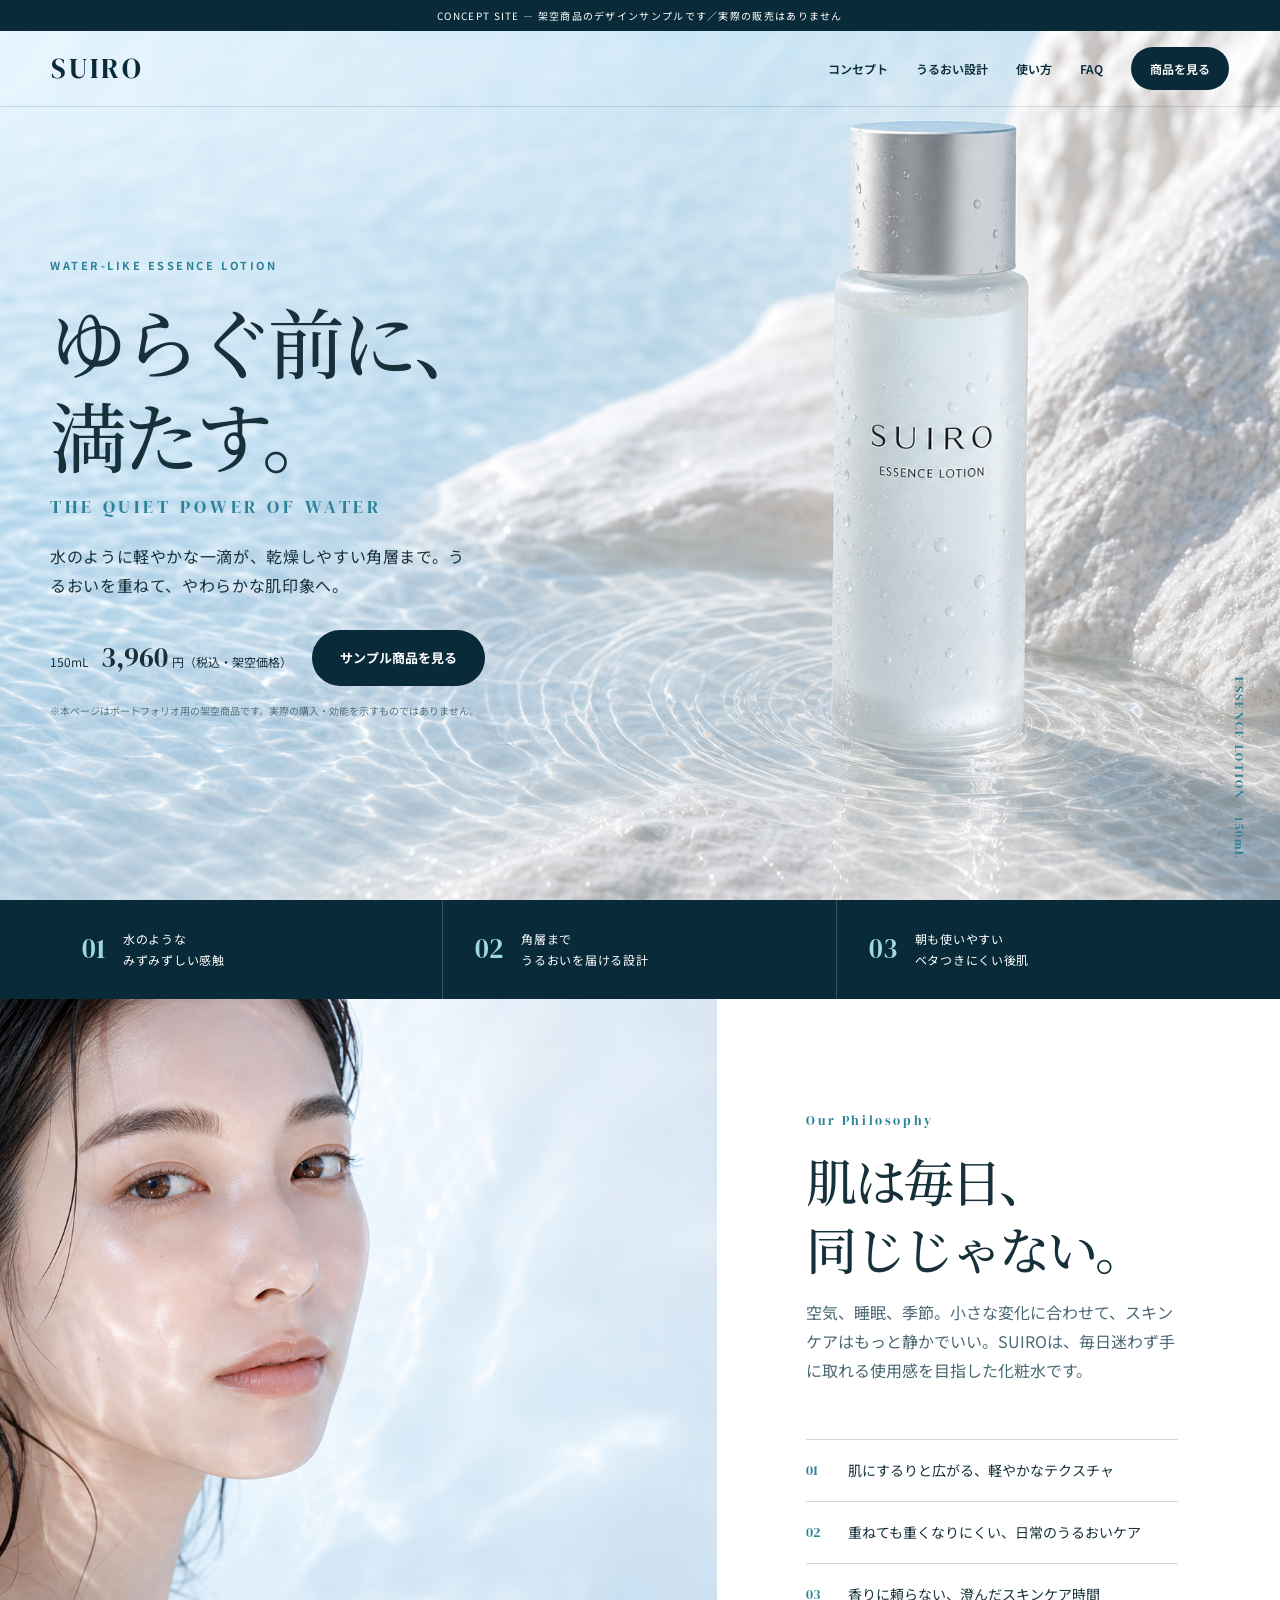
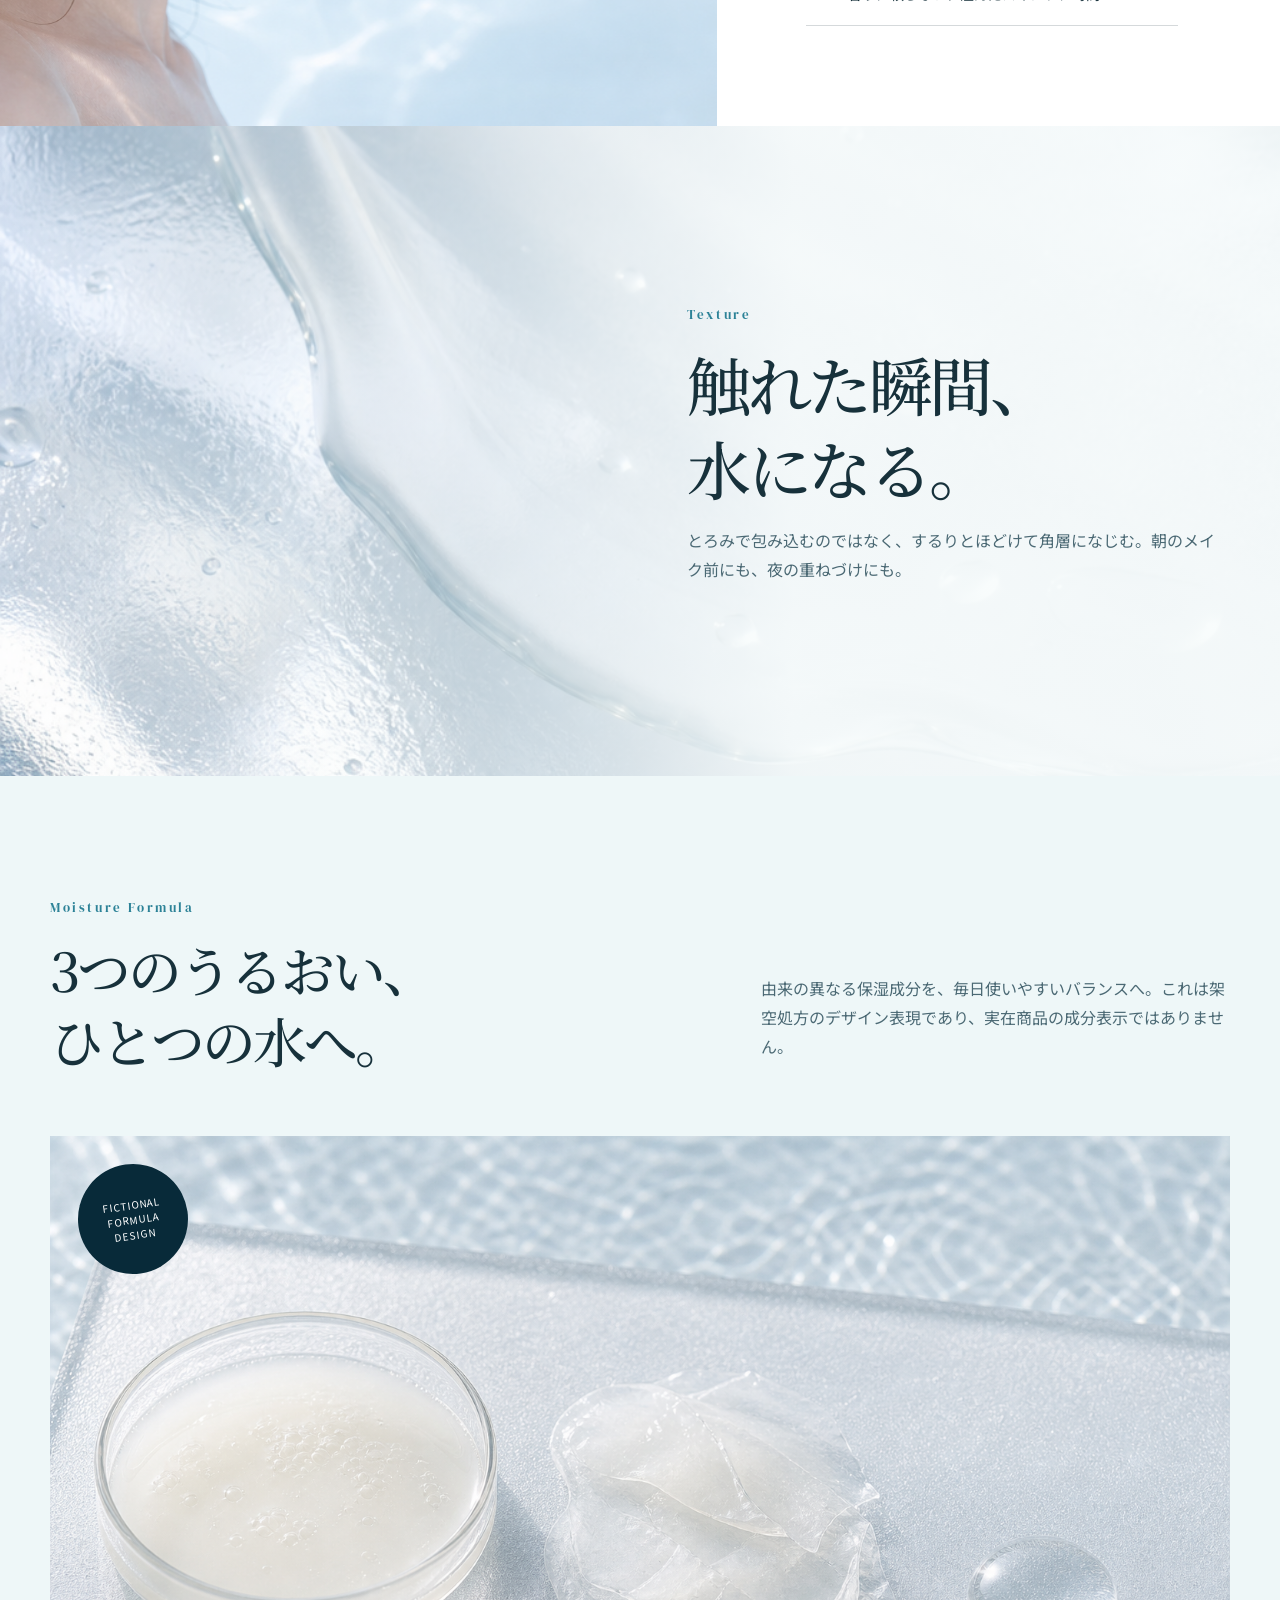
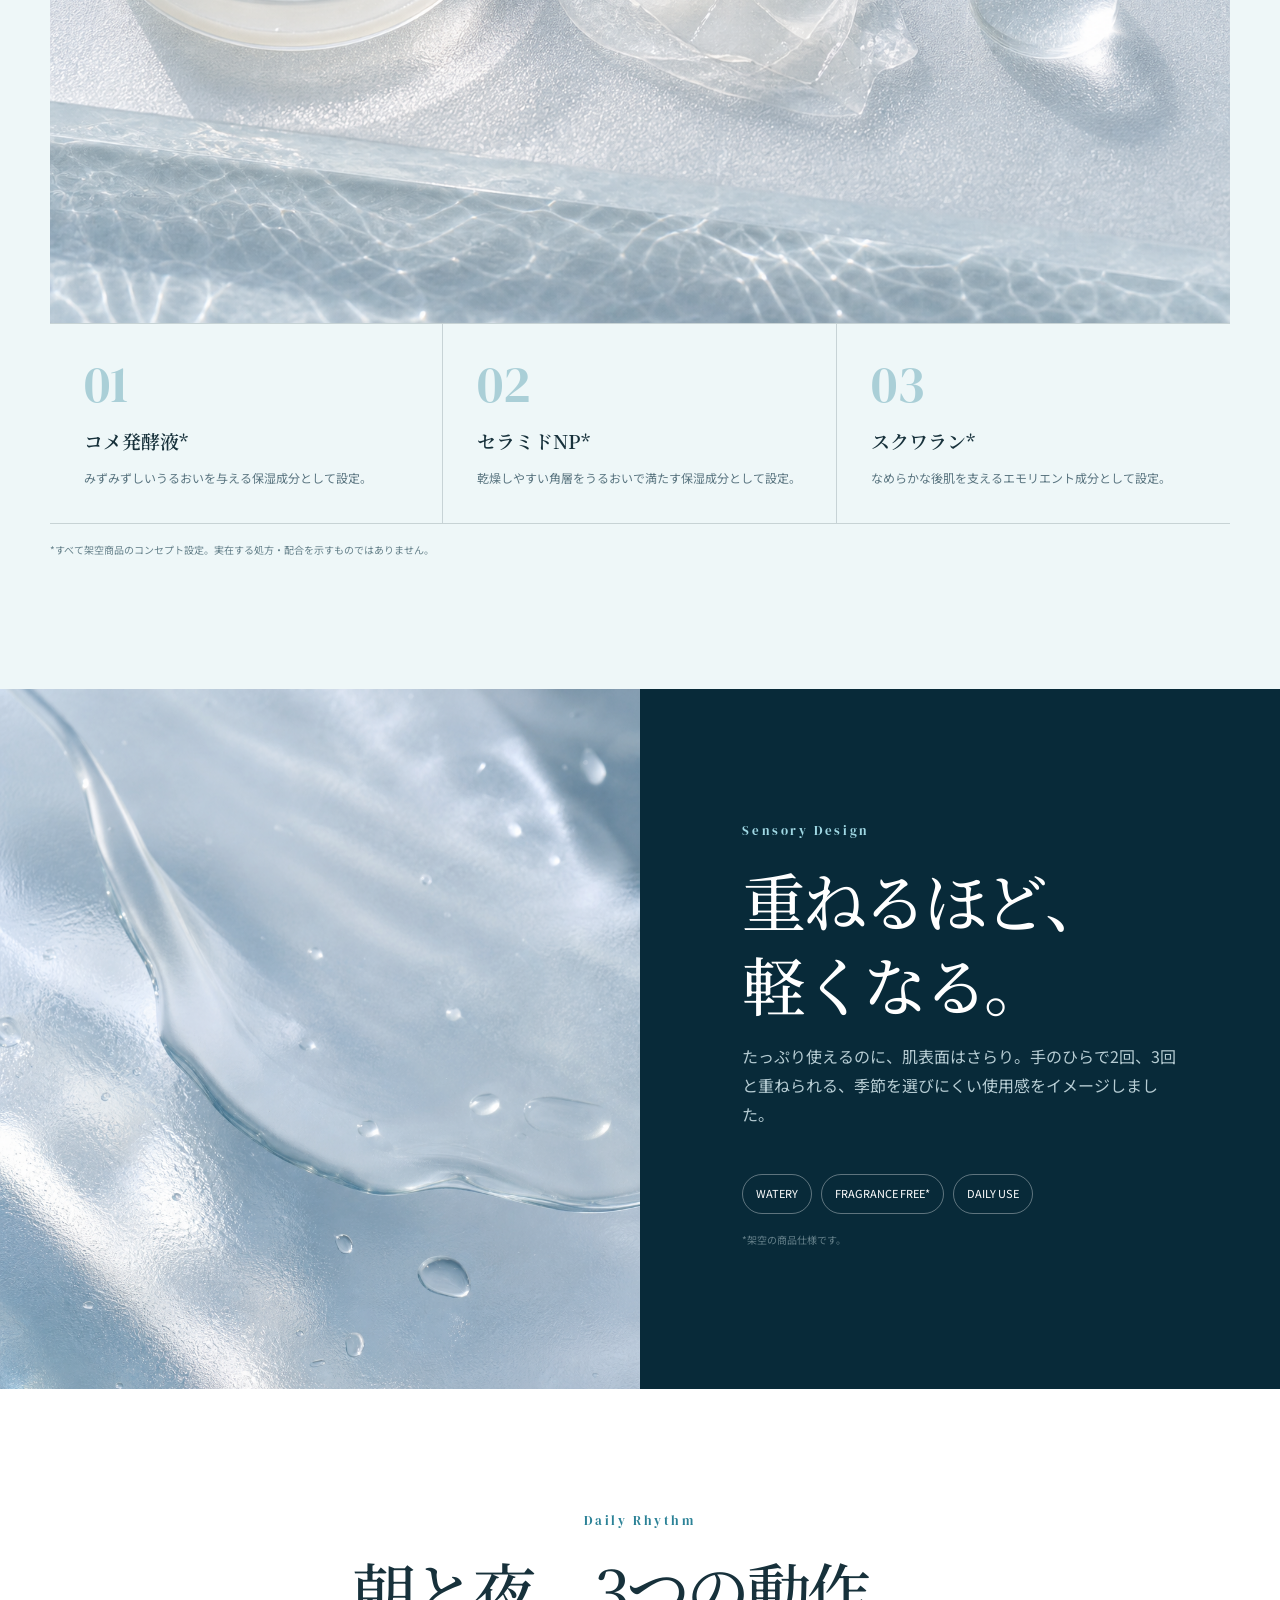
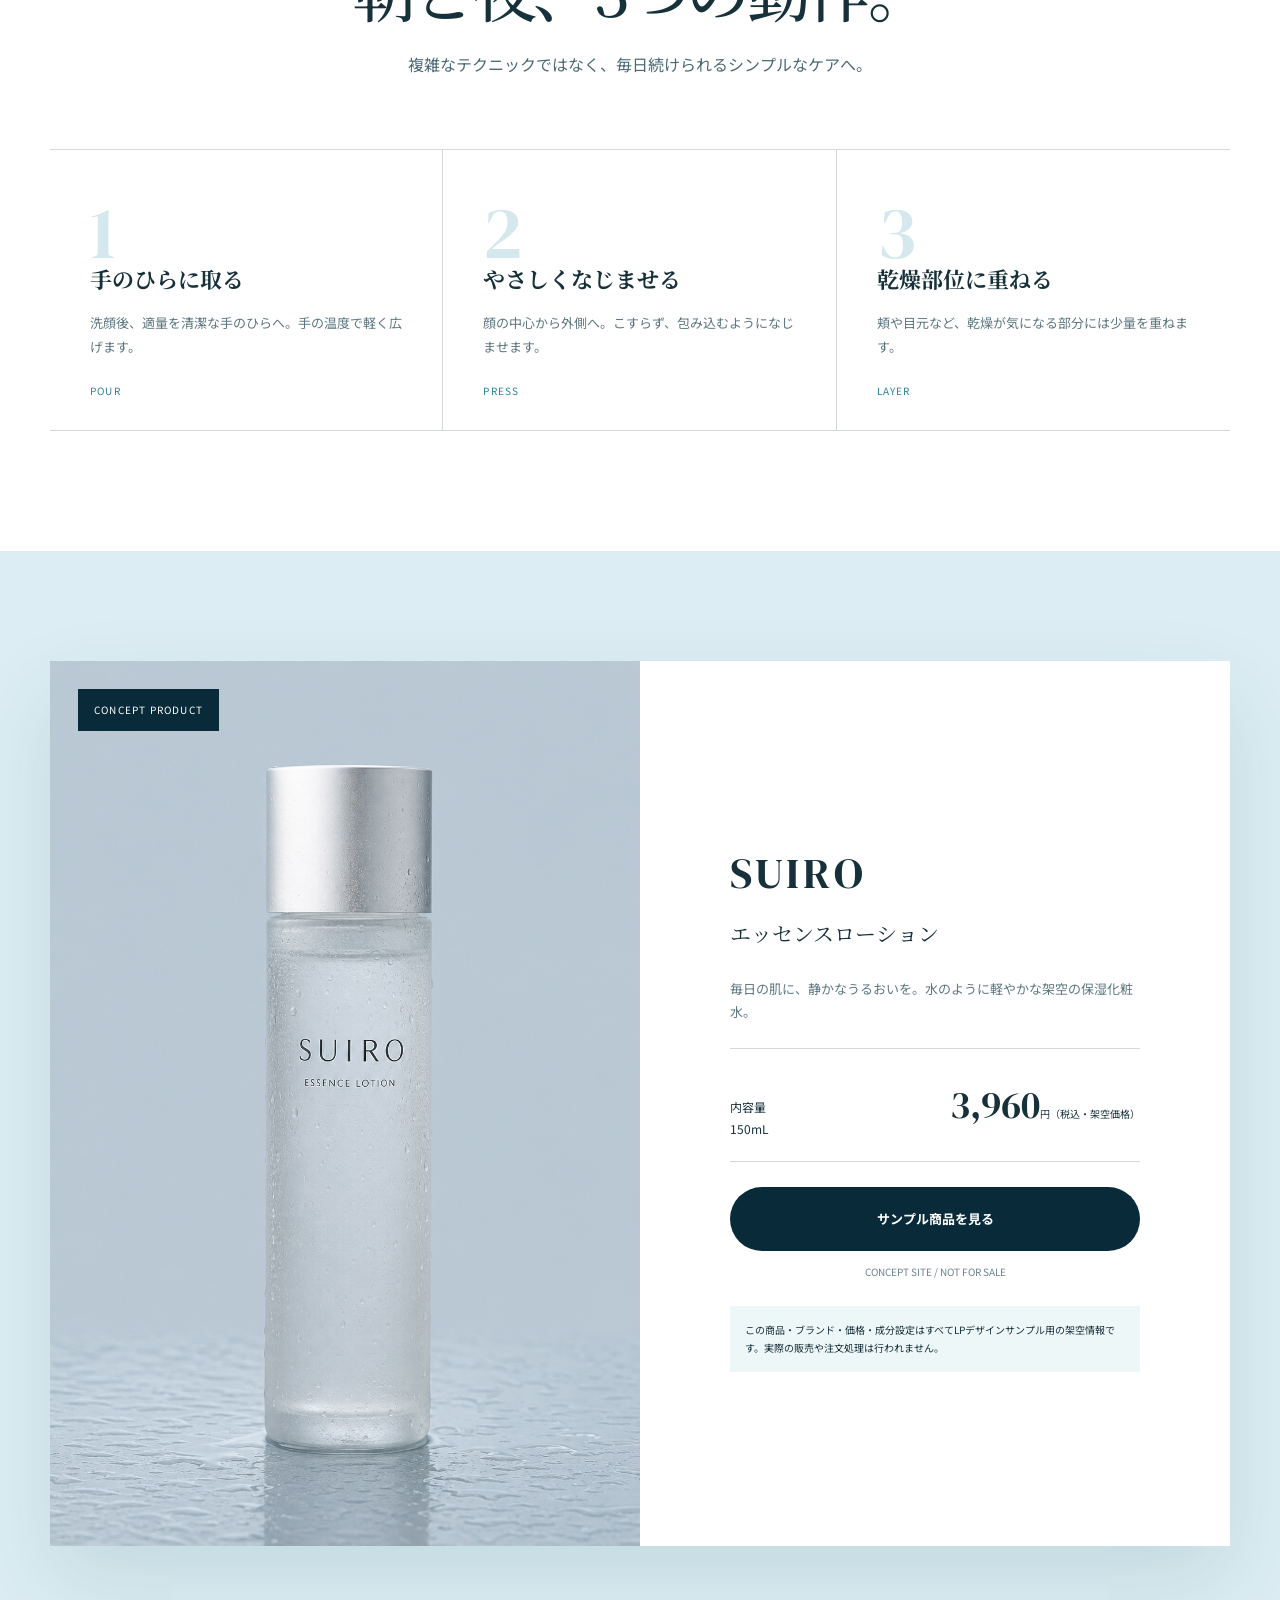
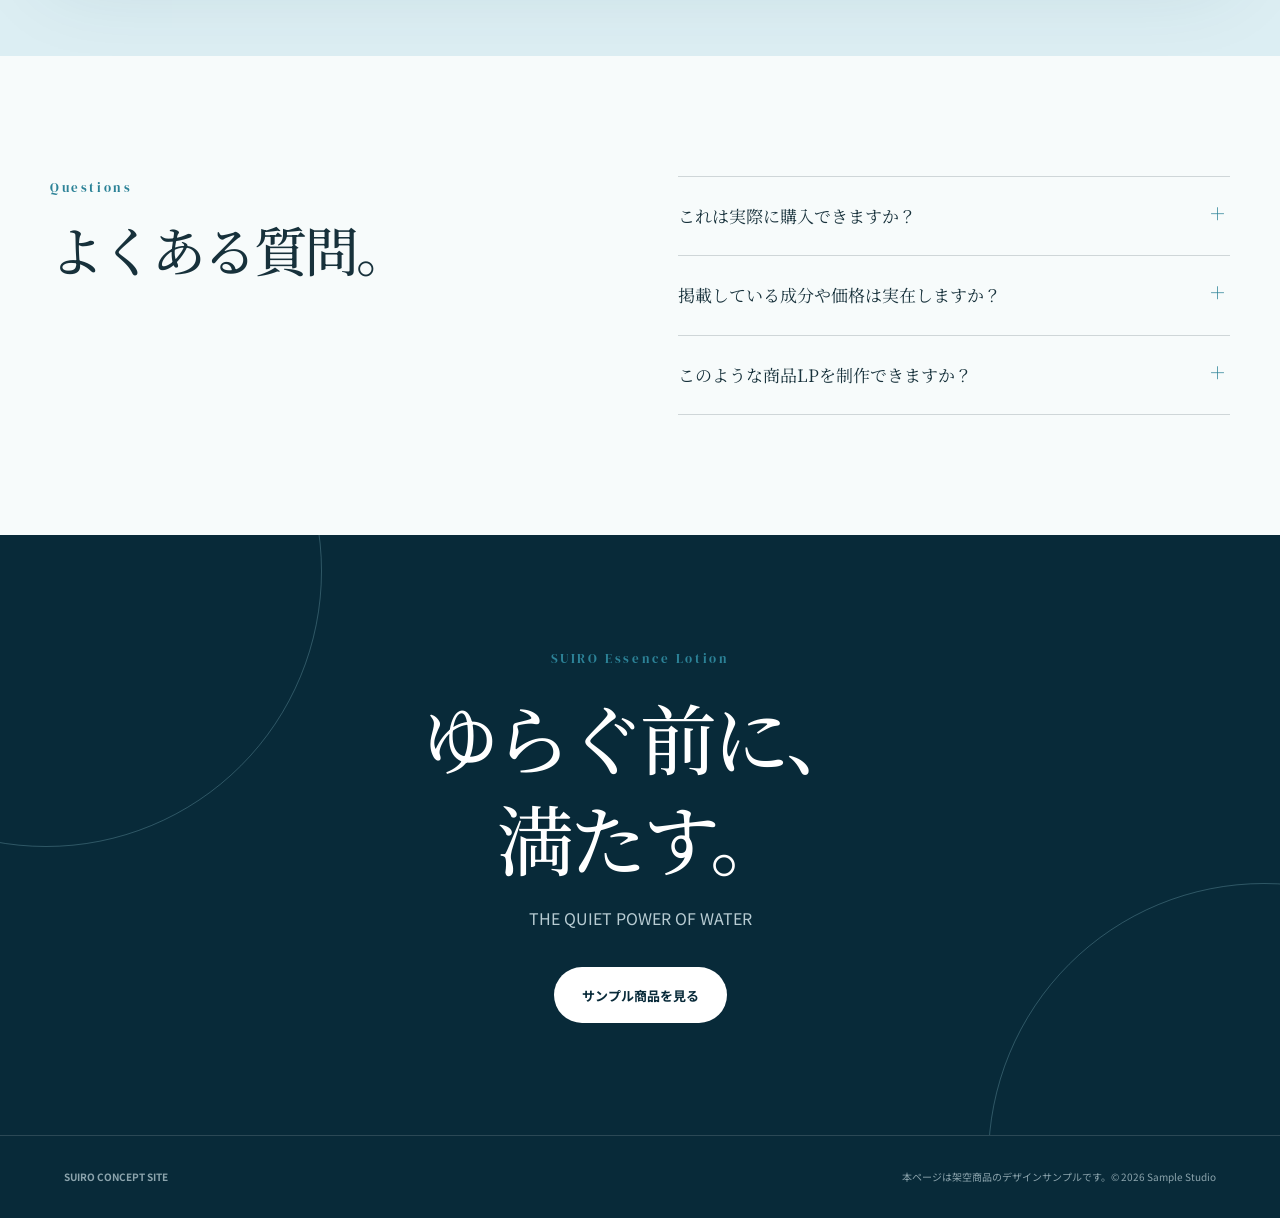
==== index.html @ c91f00da "Publish SUIRO cinematic LP preview" ====
<!doctype html>
<html lang="ja">
<head>
<meta charset="utf-8"><meta name="viewport" content="width=device-width,initial-scale=1">
<title>SUIRO｜ゆらぐ前に、満たす。エッセンスローション</title>
<meta name="description" content="水のように軽やかに、角層までうるおいを届ける架空の化粧水SUIRO。デザインサンプルLPです。">
<link rel="preconnect" href="https://fonts.googleapis.com"><link rel="preconnect" href="https://fonts.gstatic.com" crossorigin>
<link href="https://fonts.googleapis.com/css2?family=DM+Serif+Display&family=Noto+Sans+JP:wght@400;500;600;700;800&family=Noto+Serif+JP:wght@500;600&display=swap" rel="stylesheet">
<style>
:root{--ink:#17313b;--deep:#082a39;--blue:#dceef4;--pale:#eef7f8;--ice:#f7fbfb;--white:#fff;--line:rgba(23,49,59,.18);--aqua:#2c8297;--sans:"Noto Sans JP",sans-serif;--serif:"Noto Serif JP",serif;--display:"DM Serif Display",serif}*{box-sizing:border-box}html{scroll-behavior:smooth}body{margin:0;color:var(--ink);font-family:var(--sans);line-height:1.8;background:var(--ice);-webkit-font-smoothing:antialiased}a{color:inherit}img{display:block;max-width:100%}.wrap{width:min(1180px,calc(100% - 64px));margin:auto}.concept{height:31px;background:var(--deep);color:#fff;display:flex;align-items:center;justify-content:center;font-size:10px;letter-spacing:.13em;position:relative;z-index:30}header{position:absolute;top:31px;left:0;right:0;z-index:20;height:76px;padding:0 4vw;display:flex;align-items:center;justify-content:space-between;color:var(--deep);border-bottom:1px solid rgba(8,42,57,.14)}.logo{font-family:var(--display);font-size:28px;letter-spacing:.12em;text-decoration:none}.nav{display:flex;align-items:center;gap:28px;font-size:12px;font-weight:600}.nav a{text-decoration:none}.nav-buy{padding:11px 19px;background:var(--deep);color:#fff;border-radius:100px}.menu{display:none;border:0;background:none;color:inherit;font:inherit;font-weight:700}.hero{position:relative;min-height:720px;height:calc(100svh - 31px);max-height:930px;overflow:hidden;display:flex;align-items:center}.hero picture,.hero picture img{position:absolute;inset:0;width:100%;height:100%;object-fit:cover}.hero-copy{position:relative;z-index:2;width:min(1180px,calc(100% - 64px));margin:auto;padding-top:55px}.hero-kicker{font-size:11px;letter-spacing:.23em;font-weight:700;color:var(--aqua);margin-bottom:18px}.hero h1{font-family:var(--serif);font-size:clamp(54px,6vw,90px);font-weight:500;line-height:1.22;letter-spacing:-.055em;margin:0 0 24px}.hero h1 span{display:block;font-family:var(--display);font-size:.23em;letter-spacing:.22em;margin-top:15px;color:var(--aqua)}.hero-lede{font-size:16px;max-width:430px;letter-spacing:.04em}.hero-meta{display:flex;align-items:center;gap:20px;margin-top:30px}.price{font-size:12px}.price strong{font-family:var(--display);font-size:28px;font-weight:400;margin-right:4px}.btn{height:56px;padding:0 28px;display:inline-flex;align-items:center;justify-content:center;background:var(--deep);color:#fff;border:0;border-radius:100px;text-decoration:none;font:inherit;font-size:13px;font-weight:700;cursor:pointer;transition:.25s}.btn:hover{background:var(--aqua);transform:translateY(-2px)}.hero-note{font-size:10px;color:#54717c;margin-top:16px}.vertical{position:absolute;z-index:2;right:2.4vw;bottom:40px;writing-mode:vertical-rl;font-family:var(--display);font-size:12px;letter-spacing:.18em;color:var(--aqua)}
.ribbon{background:var(--deep);color:#fff}.ribbon-inner{width:min(1180px,calc(100% - 64px));margin:auto;display:grid;grid-template-columns:repeat(3,1fr)}.ribbon-item{padding:25px 32px;border-right:1px solid rgba(255,255,255,.2);display:flex;align-items:center;gap:18px}.ribbon-item:last-child{border:0}.ribbon-item b{font-family:var(--display);font-size:27px;font-weight:400;color:#9fd7e3}.ribbon-item span{font-size:12px;letter-spacing:.06em}
.section{padding:120px 0}.eyebrow{font-family:var(--display);font-size:13px;letter-spacing:.2em;color:var(--aqua);margin-bottom:15px}.title{font-family:var(--serif);font-size:clamp(39px,5vw,70px);font-weight:500;line-height:1.32;letter-spacing:-.055em;margin:0}.lead{font-size:16px;max-width:580px;color:#4b6974}.story{background:var(--white)}.story-grid{display:grid;grid-template-columns:1.12fr .88fr;min-height:720px}.story-img{position:relative;overflow:hidden}.story-img img{position:absolute;inset:0;width:100%;height:100%;object-fit:cover}.story-copy{padding:110px 8vw 100px 7vw;display:flex;flex-direction:column;justify-content:center}.story-copy .title{font-size:clamp(40px,4vw,64px)}.story-list{margin-top:38px;border-top:1px solid var(--line)}.story-list div{padding:18px 0;border-bottom:1px solid var(--line);display:grid;grid-template-columns:42px 1fr;font-size:14px}.story-list b{font-family:var(--display);font-weight:400;color:var(--aqua)}
.statement{position:relative;min-height:650px;display:flex;align-items:center;overflow:hidden}.statement img{position:absolute;inset:0;width:100%;height:100%;object-fit:cover}.statement:after{content:"";position:absolute;inset:0;background:linear-gradient(90deg,rgba(255,255,255,.03),rgba(248,252,252,.93) 62%)}.statement-copy{position:relative;z-index:2;width:min(1180px,calc(100% - 64px));margin:auto;display:flex;justify-content:flex-end}.statement-copy>div{width:46%}.statement .title{font-size:clamp(44px,5vw,72px)}
.formula{background:var(--pale);overflow:hidden}.formula-head{display:grid;grid-template-columns:1.15fr .85fr;gap:6vw;align-items:end;margin-bottom:60px}.formula-head .title{font-size:clamp(46px,4.2vw,62px)}.formula-visual{position:relative}.formula-visual img{width:100%;aspect-ratio:3/2;object-fit:cover}.formula-stamp{position:absolute;left:28px;top:28px;width:110px;height:110px;border-radius:50%;background:var(--deep);color:#fff;display:grid;place-items:center;text-align:center;font-size:10px;line-height:1.5;letter-spacing:.1em;transform:rotate(-8deg)}.ingredients{display:grid;grid-template-columns:repeat(3,1fr);margin-top:0;border-top:1px solid var(--line);border-bottom:1px solid var(--line)}.ingredient{padding:34px;border-right:1px solid var(--line)}.ingredient:last-child{border:0}.ingredient b{display:block;font-family:var(--display);font-size:52px;font-weight:400;color:#aacfd7;line-height:1}.ingredient h3{font-family:var(--serif);font-weight:600;font-size:19px;margin:14px 0 9px}.ingredient p{font-size:12px;color:#5a7580;margin:0}.formula-note{margin-top:17px;font-size:10px;color:#65808a}
.texture{display:grid;grid-template-columns:1fr 1fr;background:var(--deep);color:#fff;min-height:700px}.texture-img{position:relative}.texture-img img{position:absolute;inset:0;width:100%;height:100%;object-fit:cover}.texture-copy{padding:100px 8vw;display:flex;flex-direction:column;justify-content:center}.texture-copy .eyebrow{color:#9fd7e3}.texture-copy .lead{color:#b6ccd3}.texture-points{display:flex;gap:9px;flex-wrap:wrap;margin-top:30px}.texture-points span{border:1px solid rgba(255,255,255,.35);padding:9px 13px;border-radius:100px;font-size:11px}
.rhythm{background:#fff}.rhythm-head{text-align:center}.rhythm-head .lead{margin:18px auto 0}.steps{display:grid;grid-template-columns:repeat(3,1fr);gap:0;margin-top:70px;border-top:1px solid var(--line);border-bottom:1px solid var(--line)}.step{padding:45px 40px;border-right:1px solid var(--line);position:relative;min-height:280px}.step:last-child{border:0}.step-no{font-family:var(--display);font-size:74px;line-height:1;color:#d4e8ed}.step h3{font-family:var(--serif);font-size:22px;margin:-10px 0 12px}.step p{font-size:13px;color:#5d7780}.step small{position:absolute;bottom:30px;color:var(--aqua);font-size:10px;letter-spacing:.12em}
.offer{background:#dceef3;padding:110px 0}.offer-card{background:#fff;display:grid;grid-template-columns:1fr 1fr;min-height:650px;box-shadow:0 35px 80px rgba(14,67,82,.12)}.offer-img{position:relative;overflow:hidden}.offer-img img{width:100%;height:100%;object-fit:cover}.offer-badge{position:absolute;left:28px;top:28px;padding:12px 16px;background:var(--deep);color:#fff;font-size:10px;letter-spacing:.12em}.offer-copy{padding:70px 7vw;display:flex;flex-direction:column;justify-content:center}.offer-brand{font-family:var(--display);font-size:43px;letter-spacing:.1em}.offer-name{font-family:var(--serif);font-size:21px;margin-top:4px}.offer-desc{font-size:13px;color:#5d7882;margin:24px 0}.offer-price{padding:22px 0;border-block:1px solid var(--line);display:flex;justify-content:space-between;align-items:end}.offer-price span{font-size:12px}.offer-price strong{font-family:var(--display);font-size:38px;font-weight:400}.offer-price small{font-size:10px}.offer .btn{width:100%;margin-top:25px;height:64px}.shipping{text-align:center;font-size:10px;color:#6c858e;margin-top:12px}.sample-note{margin-top:25px;padding:15px;background:var(--pale);font-size:10px}
.faq{background:var(--ice)}.faq-grid{display:grid;grid-template-columns:1fr 1fr;gap:6vw}.faq-grid .title{font-size:clamp(42px,4.2vw,60px)}.faq-list{border-top:1px solid var(--line)}details{border-bottom:1px solid var(--line)}summary{list-style:none;padding:24px 42px 24px 0;font-family:var(--serif);font-size:17px;cursor:pointer;position:relative}summary::-webkit-details-marker{display:none}summary:after{content:"＋";position:absolute;right:4px;top:21px;color:var(--aqua)}details[open] summary:after{content:"−"}details p{margin:0;padding:0 36px 24px 0;font-size:13px;color:#5b7580}
.closing{position:relative;min-height:600px;display:grid;place-items:center;text-align:center;overflow:hidden;background:var(--deep);color:#fff}.closing:before,.closing:after{content:"";position:absolute;border:1px solid rgba(159,215,227,.26);border-radius:50%;width:550px;height:550px}.closing:before{left:-230px;top:-240px}.closing:after{right:-260px;bottom:-300px}.closing-content{position:relative;z-index:2}.closing .title{font-size:clamp(46px,6vw,80px)}.closing p{color:#b8ccd3}.closing .btn{background:#fff;color:var(--deep);margin-top:18px}footer{background:var(--deep);color:#8ca4ad;border-top:1px solid rgba(255,255,255,.14);padding:32px 5vw;display:flex;justify-content:space-between;font-size:10px}.sticky-buy{display:none}.modal{position:fixed;inset:0;z-index:80;background:rgba(4,24,31,.72);display:none;place-items:center;padding:24px}.modal.open{display:grid}.modal-card{width:min(520px,100%);background:#fff;padding:45px;text-align:center;box-shadow:0 30px 80px rgba(0,0,0,.3)}.modal-card h2{font-family:var(--serif);font-size:29px}.modal-card p{font-size:13px;color:#5d7580}.modal-card button{margin-top:16px}.reveal{transform:translateY(22px);transition:.7s ease}.reveal.on{transform:none}
.hero-video,.motion-plate{position:absolute;inset:0;width:100%;height:100%;object-fit:cover;opacity:0;pointer-events:none;transition:opacity .5s ease}.hero-video[data-ready="true"],.motion-plate[data-ready="true"]{opacity:1}.story-img .motion-plate,.statement .motion-plate{z-index:1}.statement-copy{z-index:3}.story-copy{position:relative;z-index:2}
body[data-motion-level="subtle"] .hero picture img{transform:scale(calc(1.02 + var(--motion-scroll,0)*.00002));transform-origin:70% 55%;transition:transform .15s linear}body[data-motion-level="subtle"] .story-img img{transform:translateY(calc(var(--motion-scroll,0)*-.012px)) scale(1.03)}body[data-motion-level="subtle"] .formula-stamp{animation:floatStamp 5s ease-in-out infinite}body[data-motion-level="static"] .reveal{transform:none}body[data-motion-level="static"] *{animation:none!important;scroll-behavior:auto!important}
.motion-demo{position:fixed;z-index:70;right:14px;bottom:14px;padding:7px;background:rgba(8,42,57,.9);backdrop-filter:blur(12px);border-radius:999px;box-shadow:0 12px 30px rgba(0,0,0,.2)}.motion-demo button{border:0;background:transparent;color:#b9d4dc;font:700 10px var(--sans);padding:8px 11px;border-radius:999px;cursor:pointer}.motion-demo button[aria-current="true"]{background:#fff;color:var(--deep)}@keyframes floatStamp{50%{transform:rotate(-4deg) translateY(-8px)}}
@media(max-width:760px){.wrap{width:calc(100% - 36px)}.concept{font-size:8px}header{top:31px;height:62px;padding:0 18px}.logo{font-size:23px}.nav{display:none}.nav.open{display:flex;position:absolute;top:62px;left:0;right:0;background:rgba(247,251,251,.98);padding:14px 18px;flex-direction:column;align-items:stretch;gap:0;box-shadow:0 18px 32px rgba(0,0,0,.1)}.nav.open a{padding:13px 0;border-bottom:1px solid var(--line)}.nav.open .nav-buy{background:none;color:var(--deep);border-radius:0}.menu{display:block}.hero{height:auto;min-height:780px;align-items:flex-start}.hero picture img{object-position:center bottom}.hero:after{content:"";position:absolute;inset:0;background:linear-gradient(180deg,#f7fbfb 0%,#f7fbfb 50%,rgba(247,251,251,.96) 61%,rgba(247,251,251,.48) 72%,transparent 82%)}.hero-copy{width:calc(100% - 36px);padding-top:132px}.hero-kicker{font-size:9px}.hero h1{font-size:48px;line-height:1.25}.hero-lede{font-size:13px;max-width:340px}.hero-meta{display:block;margin-top:20px}.price{margin-bottom:13px}.hero-note{max-width:290px}.vertical{display:none}.ribbon-inner{width:100%;grid-template-columns:1fr}.ribbon-item{padding:15px 20px;border-right:0;border-bottom:1px solid rgba(255,255,255,.2)}.ribbon-item b{font-size:22px}.section{padding:80px 0}.title{font-size:38px}.lead{font-size:14px}.story-grid{grid-template-columns:1fr}.story-img{height:450px}.story-img img{object-position:44% center}.story-copy{padding:70px 18px}.story-copy .title{font-size:38px}.statement{min-height:680px;align-items:flex-end}.statement img{object-position:28% center}.statement:after{background:linear-gradient(0deg,rgba(248,252,252,.98) 0%,rgba(248,252,252,.82) 38%,transparent 68%)}.statement-copy{width:calc(100% - 36px);padding-bottom:58px}.statement-copy>div{width:100%}.statement .title{font-size:40px}.formula-head{grid-template-columns:1fr;gap:12px}.formula-head .title{font-size:38px}.formula-visual img{aspect-ratio:4/3}.formula-stamp{width:86px;height:86px;left:15px;top:15px;font-size:8px}.ingredients{grid-template-columns:1fr}.ingredient{border-right:0;border-bottom:1px solid var(--line);padding:27px 4px}.ingredient:last-child{border:0}.ingredient b{font-size:42px}.texture{grid-template-columns:1fr;min-height:0}.texture-img{height:430px}.texture-copy{padding:70px 18px}.steps{grid-template-columns:1fr;margin-top:45px}.step{border-right:0;border-bottom:1px solid var(--line);padding:35px 4px;min-height:240px}.step:last-child{border:0}.offer{padding:70px 0}.offer-card{grid-template-columns:1fr}.offer-img{height:420px}.offer-copy{padding:48px 25px}.offer-brand{font-size:37px}.faq-grid{grid-template-columns:1fr}.faq-list{margin-top:20px}.closing{min-height:570px;padding:70px 18px}.closing .title{font-size:45px}footer{display:block;padding-bottom:105px}footer span{display:block;margin-top:8px}.sticky-buy{position:fixed;z-index:45;display:flex;left:10px;right:10px;bottom:10px;height:58px;background:var(--deep);color:#fff;border-radius:100px;align-items:center;justify-content:center;text-decoration:none;font-size:13px;font-weight:700;box-shadow:0 14px 35px rgba(0,0,0,.25);transform:translateY(90px);transition:.3s}.sticky-buy.show{transform:none}.modal-card{padding:34px 22px}}
@media(max-width:760px){.hero-video[data-ready="true"]{transform:translateY(7%) scale(1.08)}}
@media(prefers-reduced-motion:reduce){*{scroll-behavior:auto!important;animation:none!important}.reveal{transform:none}}
</style>
</head>
<body>
<div class="concept">CONCEPT SITE — 架空商品のデザインサンプルです／実際の販売はありません</div>
<header><a href="#top" class="logo">SUIRO</a><nav class="nav" id="nav"><a href="#concept">コンセプト</a><a href="#formula">うるおい設計</a><a href="#howto">使い方</a><a href="#faq">FAQ</a><a href="#offer" class="nav-buy">商品を見る</a></nav><button class="menu" aria-label="メニュー" aria-expanded="false" aria-controls="nav">MENU</button></header>
<main id="top">
<section class="hero"><picture><source media="(max-width:760px)" srcset="assets/hero-mobile.png"><img src="assets/hero-desktop.png" alt="浅い水面に置かれたSUIROエッセンスローション"></picture><video class="hero-video" muted loop playsinline preload="metadata" poster="assets/hero-desktop.png" aria-hidden="true"></video><div class="hero-copy"><div class="hero-kicker">WATER-LIKE ESSENCE LOTION</div><h1>ゆらぐ前に、<br>満たす。<span>THE QUIET POWER OF WATER</span></h1><p class="hero-lede">水のように軽やかな一滴が、乾燥しやすい角層まで。うるおいを重ねて、やわらかな肌印象へ。</p><div class="hero-meta"><div class="price">150mL　<strong>3,960</strong>円（税込・架空価格）</div><button class="btn open-modal">サンプル商品を見る</button></div><p class="hero-note">※本ページはポートフォリオ用の架空商品です。実際の購入・効能を示すものではありません。</p></div><div class="vertical">ESSENCE LOTION / 150mL</div></section>
<div class="ribbon"><div class="ribbon-inner"><div class="ribbon-item"><b>01</b><span>水のような<br>みずみずしい感触</span></div><div class="ribbon-item"><b>02</b><span>角層まで<br>うるおいを届ける設計</span></div><div class="ribbon-item"><b>03</b><span>朝も使いやすい<br>ベタつきにくい後肌</span></div></div></div>
<section class="story" id="concept"><div class="story-grid"><div class="story-img"><img src="assets/model.png" alt="自然な肌質の女性のポートレート"><video class="motion-plate" data-motion-slot="model" muted loop playsinline preload="none" poster="assets/model.png" aria-hidden="true"></video></div><div class="story-copy reveal"><div class="eyebrow">Our Philosophy</div><h2 class="title">肌は毎日、<br>同じじゃない。</h2><p class="lead">空気、睡眠、季節。小さな変化に合わせて、スキンケアはもっと静かでいい。SUIROは、毎日迷わず手に取れる使用感を目指した化粧水です。</p><div class="story-list"><div><b>01</b><span>肌にするりと広がる、軽やかなテクスチャ</span></div><div><b>02</b><span>重ねても重くなりにくい、日常のうるおいケア</span></div><div><b>03</b><span>香りに頼らない、澄んだスキンケア時間</span></div></div></div></div></section>
<section class="statement"><img src="assets/texture.png" alt="水の中に広がる化粧水のテクスチャ"><video class="motion-plate" data-motion-slot="texture" muted loop playsinline preload="none" poster="assets/texture.png" aria-hidden="true"></video><div class="statement-copy"><div class="reveal"><div class="eyebrow">Texture</div><h2 class="title">触れた瞬間、<br>水になる。</h2><p class="lead">とろみで包み込むのではなく、するりとほどけて角層になじむ。朝のメイク前にも、夜の重ねづけにも。</p></div></div></section>
<section class="section formula" id="formula"><div class="wrap"><div class="formula-head reveal"><div><div class="eyebrow">Moisture Formula</div><h2 class="title">3つのうるおい、<br>ひとつの水へ。</h2></div><p class="lead">由来の異なる保湿成分を、毎日使いやすいバランスへ。これは架空処方のデザイン表現であり、実在商品の成分表示ではありません。</p></div><div class="formula-visual reveal"><img src="assets/ingredients.png" alt="水と保湿成分をイメージした静物写真"><div class="formula-stamp">FICTIONAL<br>FORMULA<br>DESIGN</div></div><div class="ingredients reveal"><article class="ingredient"><b>01</b><h3>コメ発酵液*</h3><p>みずみずしいうるおいを与える保湿成分として設定。</p></article><article class="ingredient"><b>02</b><h3>セラミドNP*</h3><p>乾燥しやすい角層をうるおいで満たす保湿成分として設定。</p></article><article class="ingredient"><b>03</b><h3>スクワラン*</h3><p>なめらかな後肌を支えるエモリエント成分として設定。</p></article></div><p class="formula-note">*すべて架空商品のコンセプト設定。実在する処方・配合を示すものではありません。</p></div></section>
<section class="texture"><div class="texture-img"><img src="assets/texture.png" alt="透明な化粧水テクスチャのマクロ写真"></div><div class="texture-copy reveal"><div class="eyebrow">Sensory Design</div><h2 class="title">重ねるほど、<br>軽くなる。</h2><p class="lead">たっぷり使えるのに、肌表面はさらり。手のひらで2回、3回と重ねられる、季節を選びにくい使用感をイメージしました。</p><div class="texture-points"><span>WATERY</span><span>FRAGRANCE FREE*</span><span>DAILY USE</span></div><p class="formula-note">*架空の商品仕様です。</p></div></section>
<section class="section rhythm" id="howto"><div class="wrap"><div class="rhythm-head reveal"><div class="eyebrow">Daily Rhythm</div><h2 class="title">朝と夜、3つの動作。</h2><p class="lead">複雑なテクニックではなく、毎日続けられるシンプルなケアへ。</p></div><div class="steps reveal"><article class="step"><div class="step-no">1</div><h3>手のひらに取る</h3><p>洗顔後、適量を清潔な手のひらへ。手の温度で軽く広げます。</p><small>POUR</small></article><article class="step"><div class="step-no">2</div><h3>やさしくなじませる</h3><p>顔の中心から外側へ。こすらず、包み込むようになじませます。</p><small>PRESS</small></article><article class="step"><div class="step-no">3</div><h3>乾燥部位に重ねる</h3><p>頬や目元など、乾燥が気になる部分には少量を重ねます。</p><small>LAYER</small></article></div></div></section>
<section class="offer" id="offer"><div class="wrap"><div class="offer-card reveal"><div class="offer-img"><img src="assets/product.png" alt="SUIROエッセンスローションの商品画像"><div class="offer-badge">CONCEPT PRODUCT</div></div><div class="offer-copy"><div class="offer-brand">SUIRO</div><div class="offer-name">エッセンスローション</div><p class="offer-desc">毎日の肌に、静かなうるおいを。水のように軽やかな架空の保湿化粧水。</p><div class="offer-price"><span>内容量<br>150mL</span><div><strong>3,960</strong><small>円（税込・架空価格）</small></div></div><button class="btn open-modal">サンプル商品を見る</button><div class="shipping">CONCEPT SITE / NOT FOR SALE</div><div class="sample-note">この商品・ブランド・価格・成分設定はすべてLPデザインサンプル用の架空情報です。実際の販売や注文処理は行われません。</div></div></div></div></section>
<section class="section faq" id="faq"><div class="wrap faq-grid"><div class="reveal"><div class="eyebrow">Questions</div><h2 class="title">よくある質問。</h2></div><div class="faq-list reveal"><details><summary>これは実際に購入できますか？</summary><p>いいえ。本ページはLPデザインと画像制作のサンプルです。商品は架空であり、注文・決済は行われません。</p></details><details><summary>掲載している成分や価格は実在しますか？</summary><p>すべて架空商品のコンセプト設定です。実在する処方、価格、効能を示すものではありません。</p></details><details><summary>このような商品LPを制作できますか？</summary><p>商品情報、法的表示、写真素材、販売条件を確認し、実案件用に企画・画像制作・実装・PC/SP検証まで設計できます。</p></details></div></div></section>
<section class="closing"><div class="closing-content reveal"><div class="eyebrow">SUIRO Essence Lotion</div><h2 class="title">ゆらぐ前に、<br>満たす。</h2><p>THE QUIET POWER OF WATER</p><button class="btn open-modal">サンプル商品を見る</button></div></section>
</main><footer><strong>SUIRO CONCEPT SITE</strong><span>本ページは架空商品のデザインサンプルです。© 2026 Sample Studio</span></footer><a href="#offer" class="sticky-buy">SUIROの商品を見る</a>
<div class="modal" role="dialog" aria-modal="true" aria-labelledby="modalTitle"><div class="modal-card"><div class="eyebrow">Concept Only</div><h2 id="modalTitle">この商品は架空のサンプルです。</h2><p>デザイン確認用のため、購入・決済はできません。商品LP制作の見本としてご覧ください。</p><button class="btn close-modal">閉じる</button></div></div>
<script>
const menu=document.querySelector('.menu'),nav=document.querySelector('#nav');menu.addEventListener('click',()=>{const open=nav.classList.toggle('open');menu.setAttribute('aria-expanded',String(open))});nav.querySelectorAll('a').forEach(a=>a.addEventListener('click',()=>{nav.classList.remove('open');menu.setAttribute('aria-expanded','false')}));
const modal=document.querySelector('.modal'),openers=document.querySelectorAll('.open-modal'),closer=document.querySelector('.close-modal');openers.forEach(b=>b.addEventListener('click',()=>{modal.classList.add('open');closer.focus()}));const close=()=>modal.classList.remove('open');closer.addEventListener('click',close);modal.addEventListener('click',e=>{if(e.target===modal)close()});document.addEventListener('keydown',e=>{if(e.key==='Escape')close()});
const obs=new IntersectionObserver(es=>es.forEach(e=>{if(e.isIntersecting){e.target.classList.add('on');obs.unobserve(e.target)}}),{threshold:.1});document.querySelectorAll('.reveal').forEach(el=>obs.observe(el));
const sticky=document.querySelector('.sticky-buy');new IntersectionObserver(([e])=>sticky.classList.toggle('show',!e.isIntersecting),{threshold:.05}).observe(document.querySelector('.ribbon'));
</script>
<div class="motion-demo" hidden aria-label="モーションモード確認"><button data-mode="static">STATIC</button><button data-mode="subtle">SUBTLE</button><button data-mode="cinematic">CINEMATIC</button></div>
<script src="motion.js" defer></script>
</body></html>
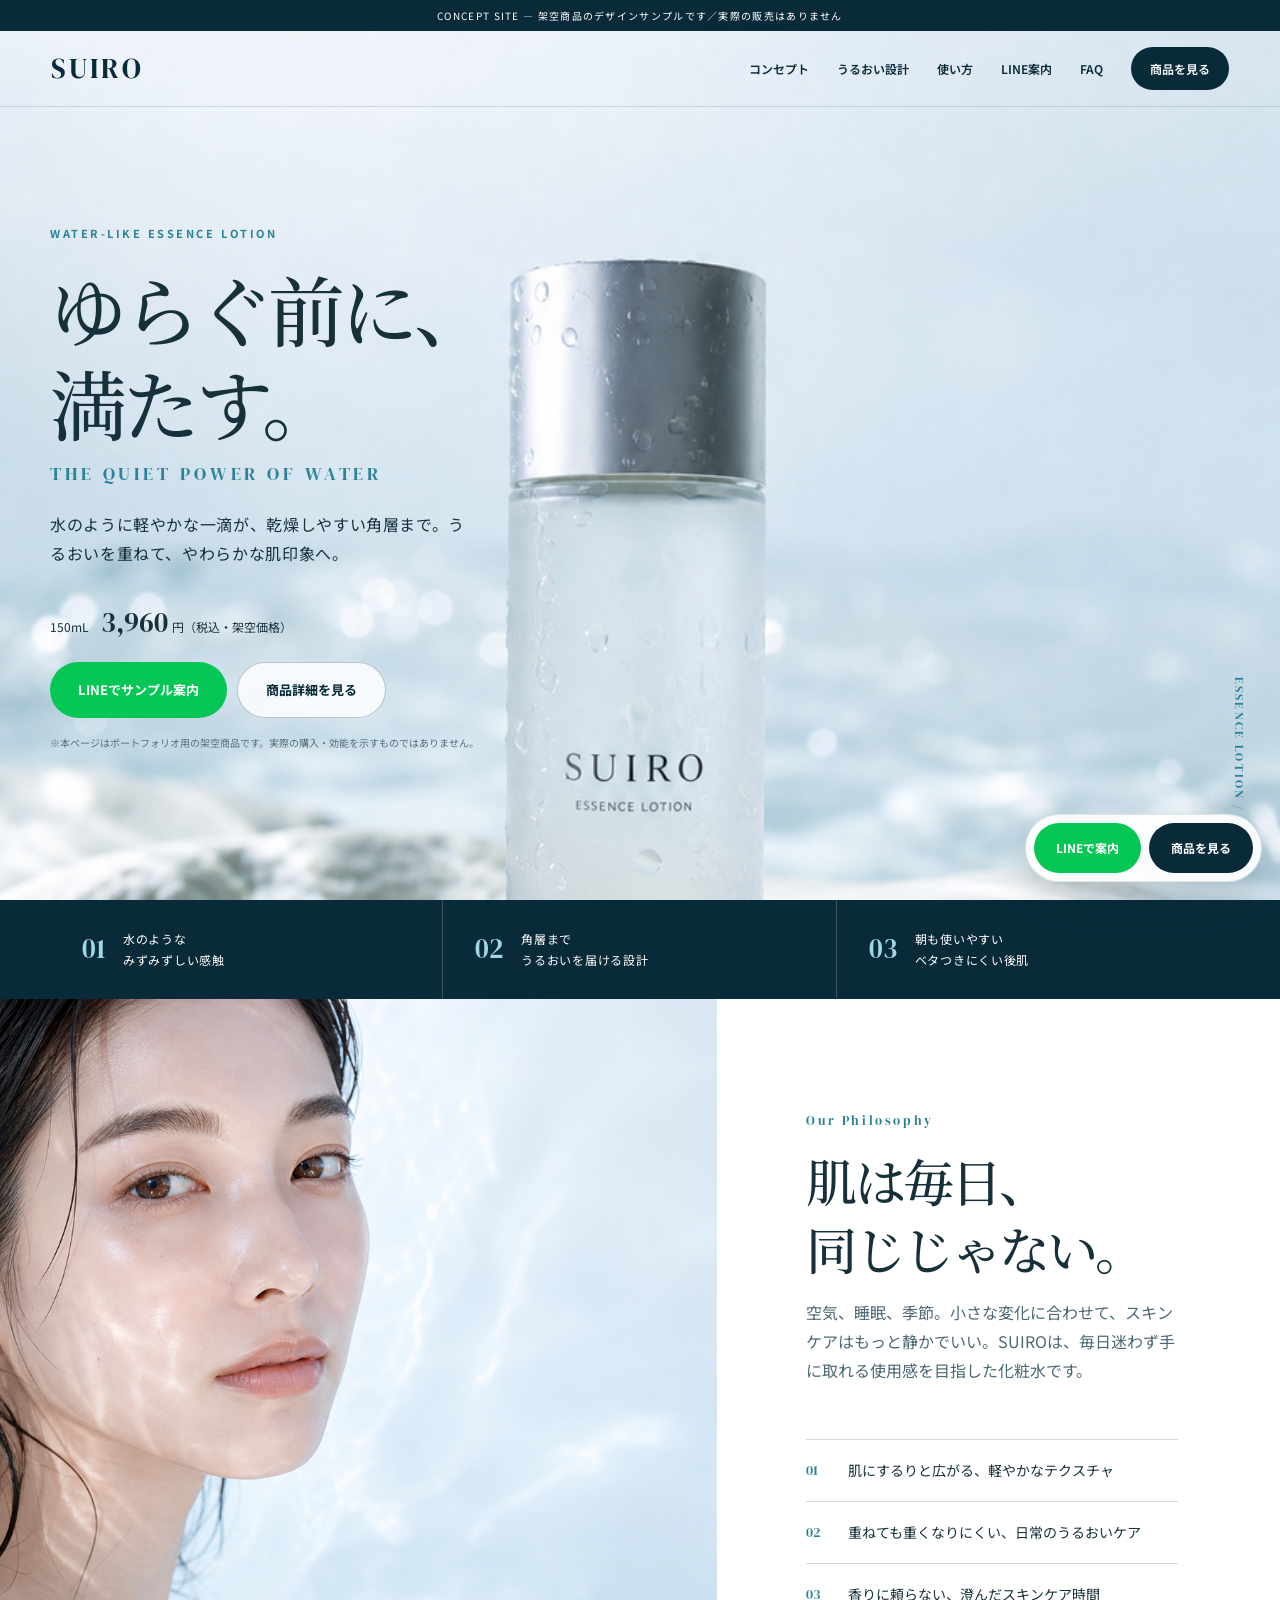
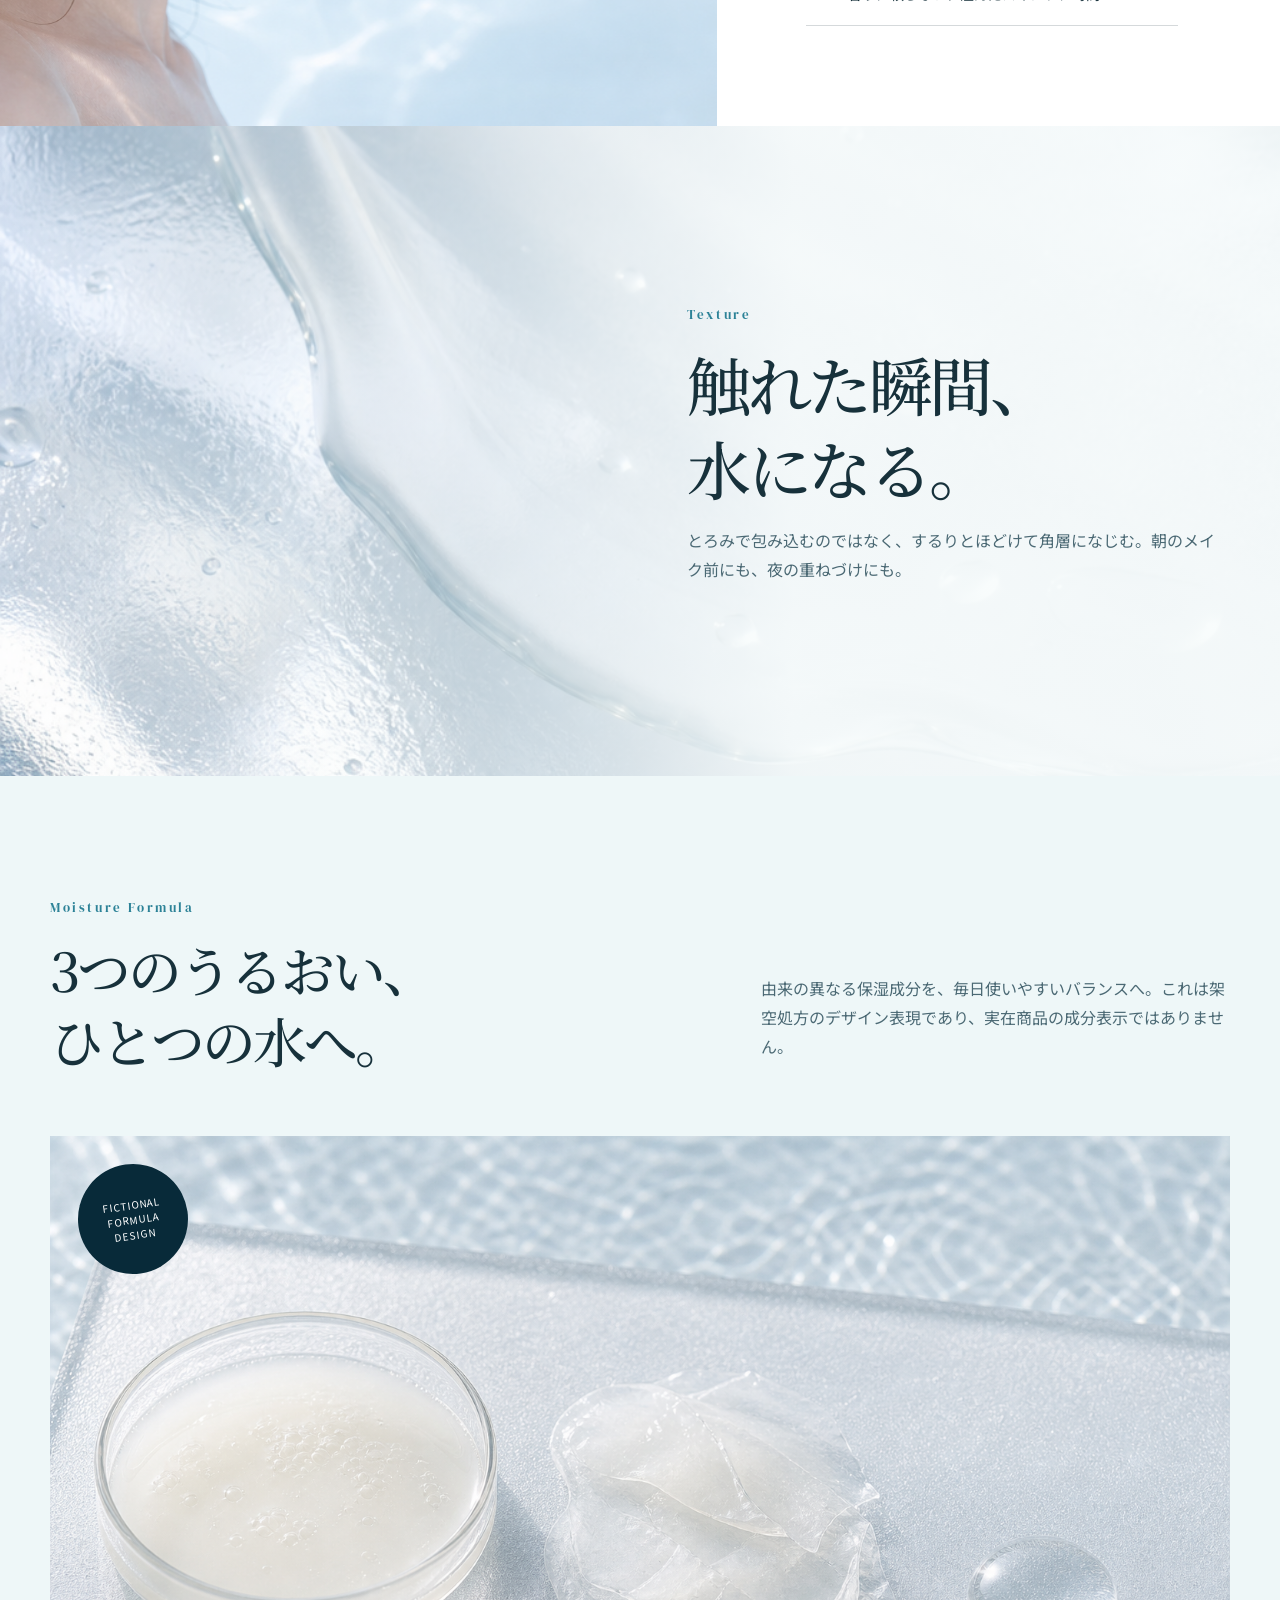
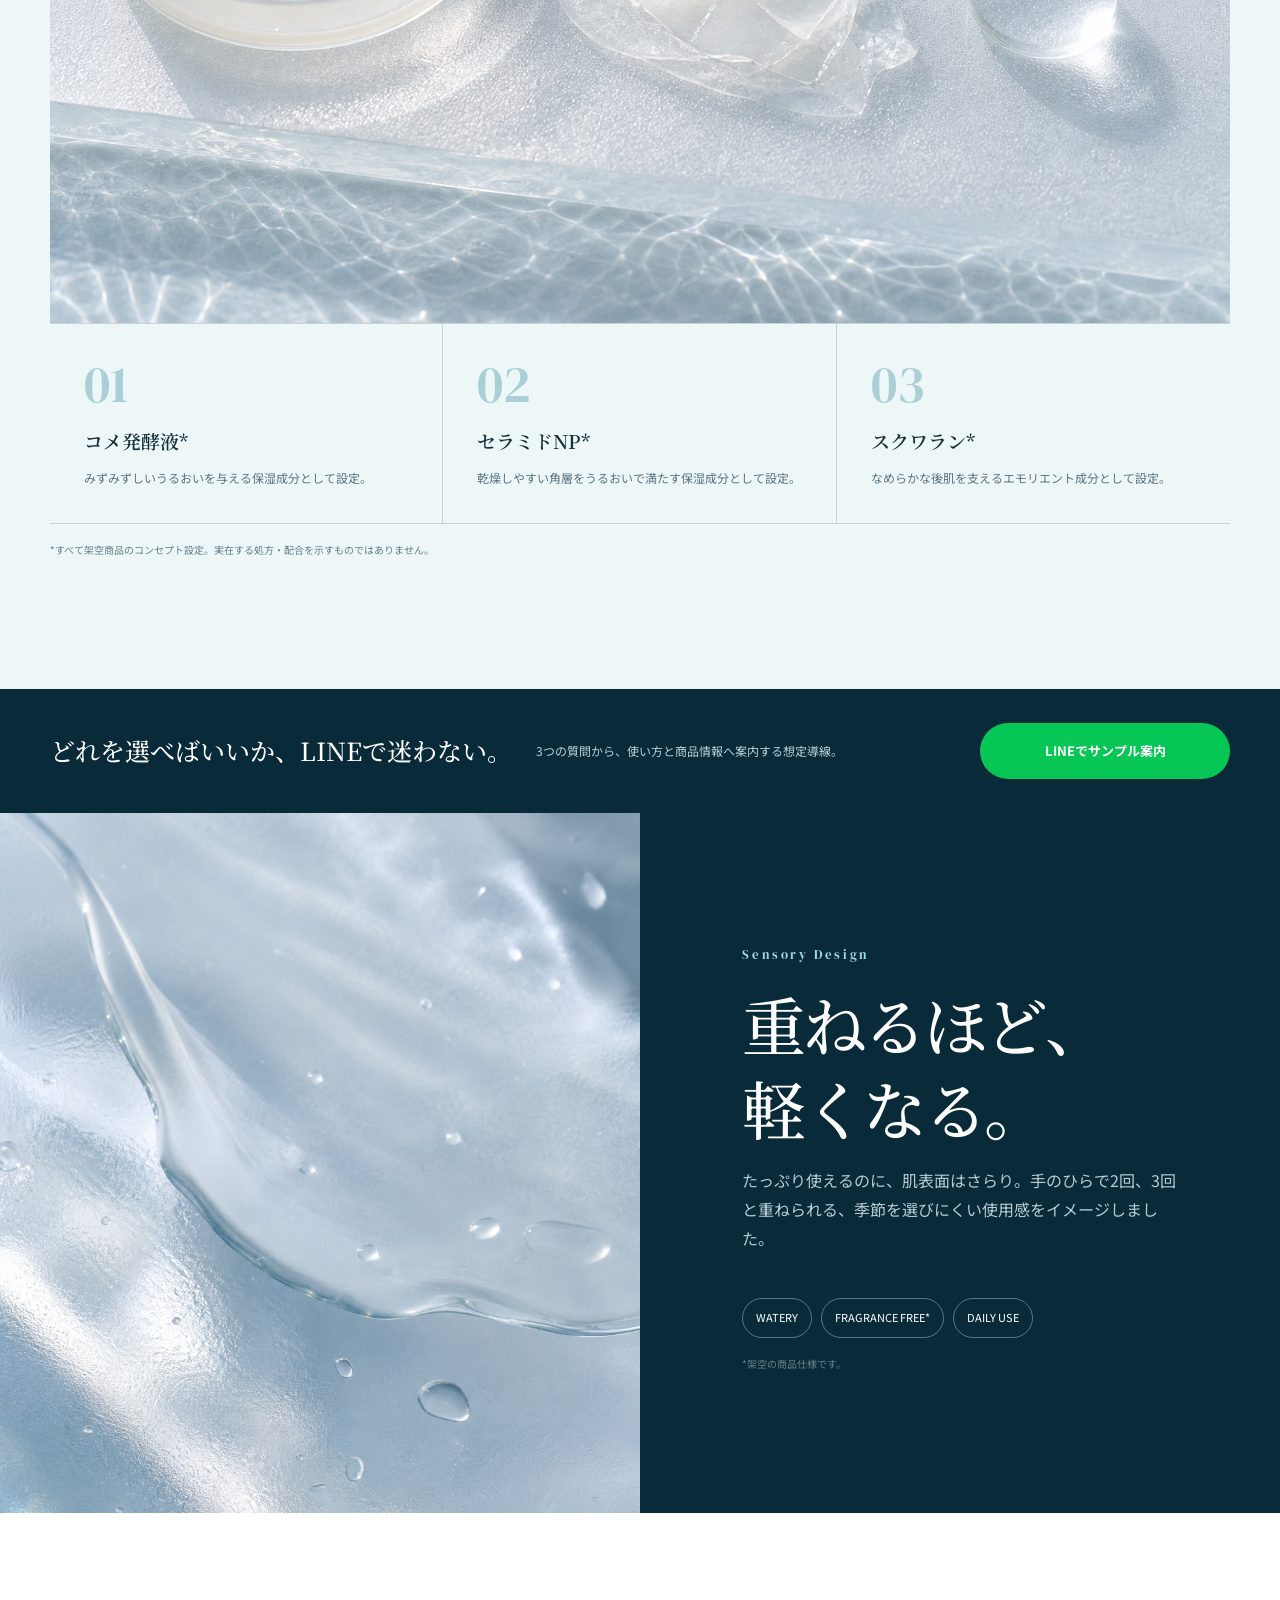
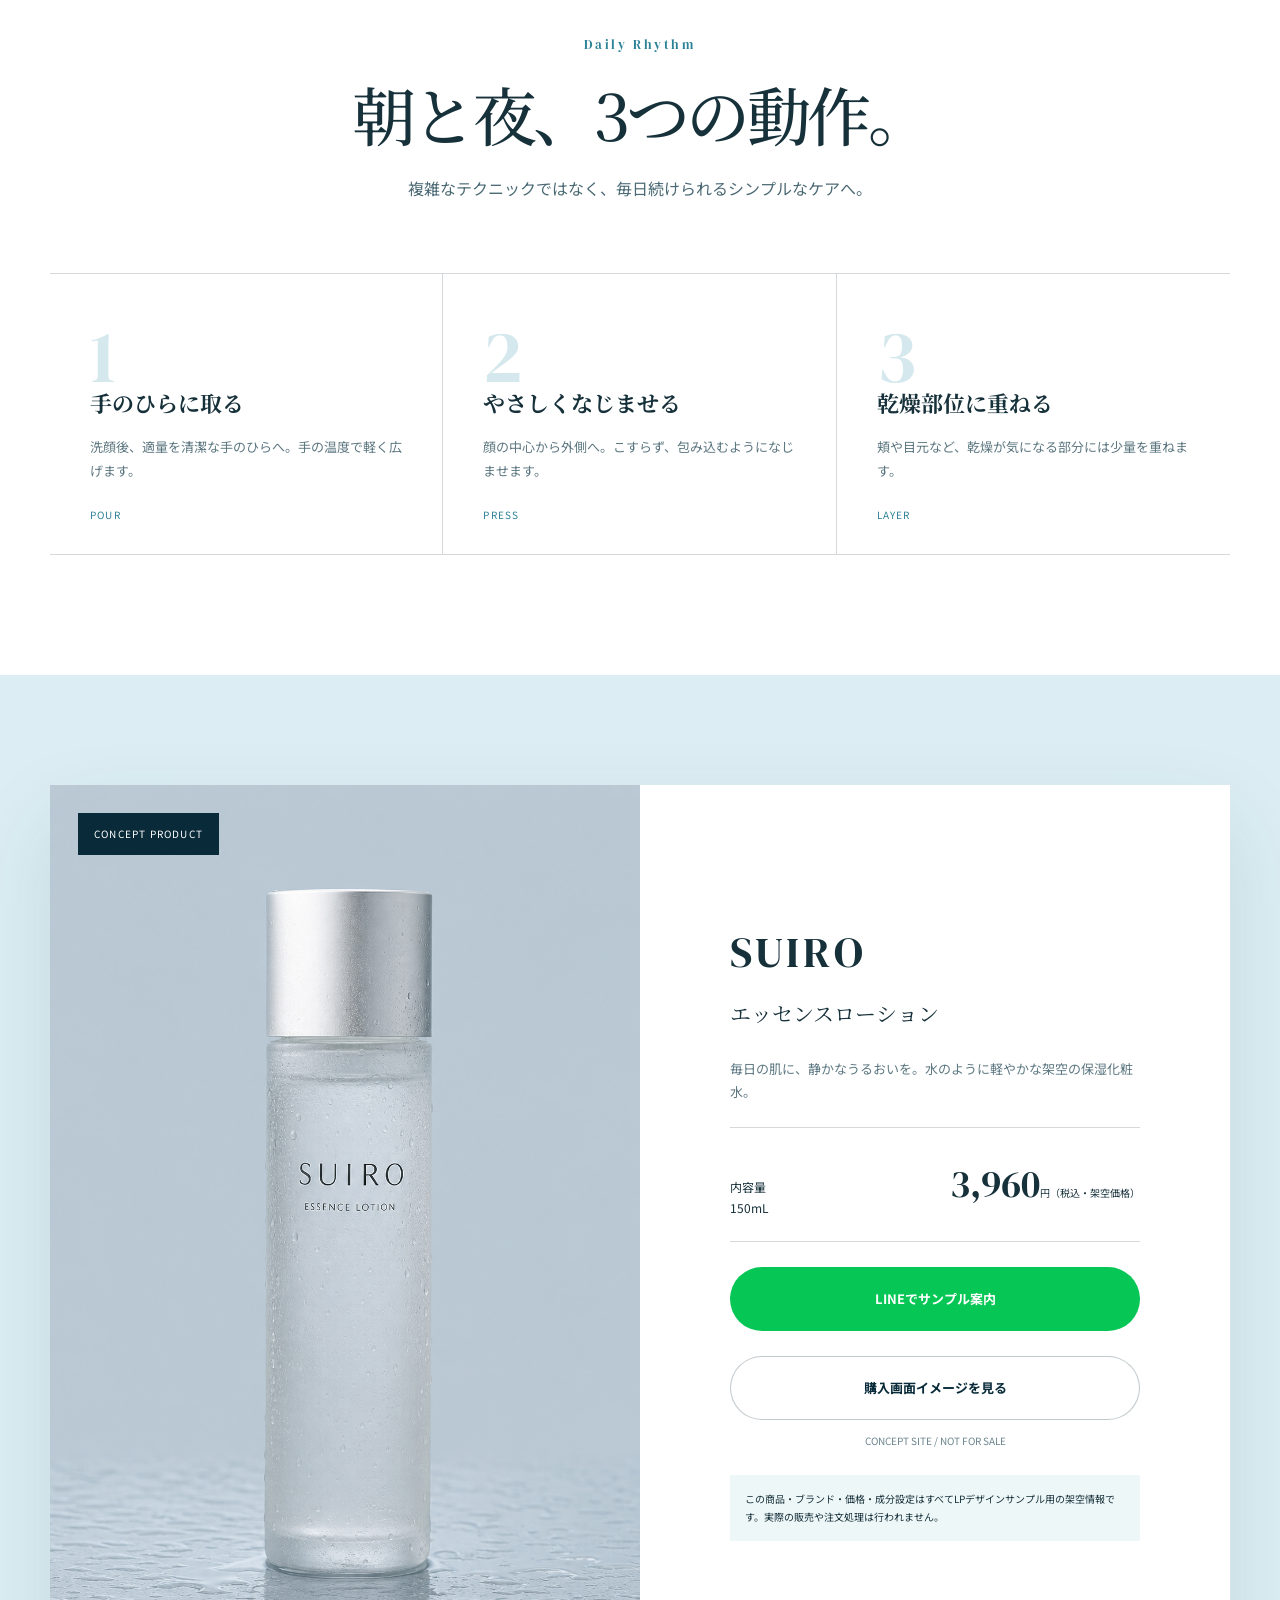
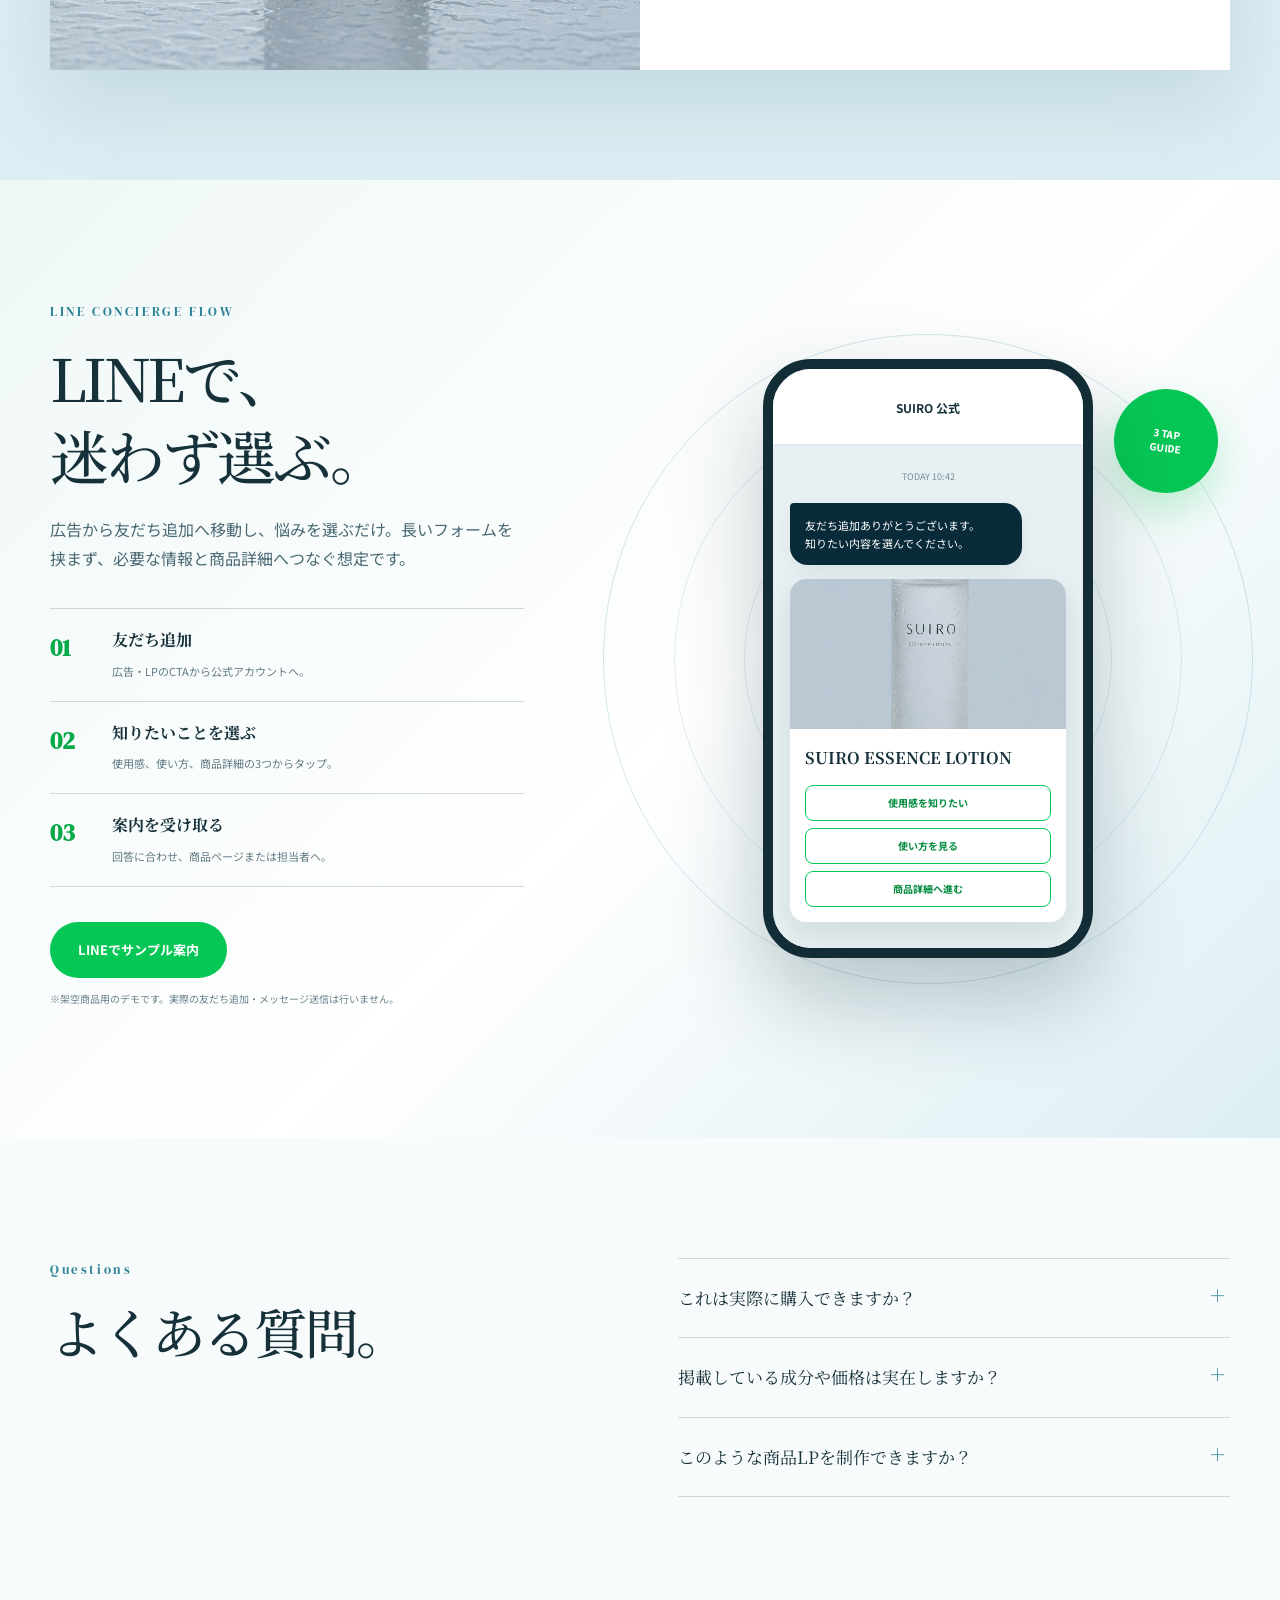
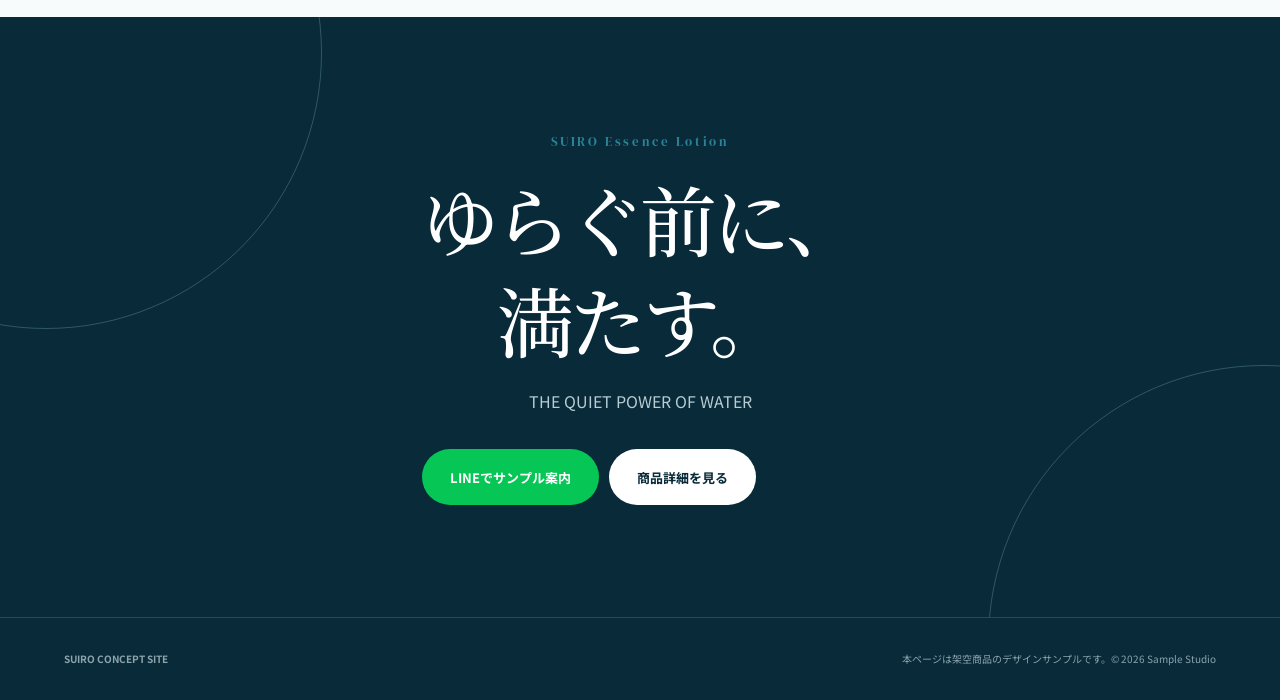
==== commit acec8ebb: "Add LINE conversion flow and repeated CTAs" ====
--- a/index.html
+++ b/index.html
@@ -16,36 +16,47 @@
 .rhythm{background:#fff}.rhythm-head{text-align:center}.rhythm-head .lead{margin:18px auto 0}.steps{display:grid;grid-template-columns:repeat(3,1fr);gap:0;margin-top:70px;border-top:1px solid var(--line);border-bottom:1px solid var(--line)}.step{padding:45px 40px;border-right:1px solid var(--line);position:relative;min-height:280px}.step:last-child{border:0}.step-no{font-family:var(--display);font-size:74px;line-height:1;color:#d4e8ed}.step h3{font-family:var(--serif);font-size:22px;margin:-10px 0 12px}.step p{font-size:13px;color:#5d7780}.step small{position:absolute;bottom:30px;color:var(--aqua);font-size:10px;letter-spacing:.12em}
 .offer{background:#dceef3;padding:110px 0}.offer-card{background:#fff;display:grid;grid-template-columns:1fr 1fr;min-height:650px;box-shadow:0 35px 80px rgba(14,67,82,.12)}.offer-img{position:relative;overflow:hidden}.offer-img img{width:100%;height:100%;object-fit:cover}.offer-badge{position:absolute;left:28px;top:28px;padding:12px 16px;background:var(--deep);color:#fff;font-size:10px;letter-spacing:.12em}.offer-copy{padding:70px 7vw;display:flex;flex-direction:column;justify-content:center}.offer-brand{font-family:var(--display);font-size:43px;letter-spacing:.1em}.offer-name{font-family:var(--serif);font-size:21px;margin-top:4px}.offer-desc{font-size:13px;color:#5d7882;margin:24px 0}.offer-price{padding:22px 0;border-block:1px solid var(--line);display:flex;justify-content:space-between;align-items:end}.offer-price span{font-size:12px}.offer-price strong{font-family:var(--display);font-size:38px;font-weight:400}.offer-price small{font-size:10px}.offer .btn{width:100%;margin-top:25px;height:64px}.shipping{text-align:center;font-size:10px;color:#6c858e;margin-top:12px}.sample-note{margin-top:25px;padding:15px;background:var(--pale);font-size:10px}
 .faq{background:var(--ice)}.faq-grid{display:grid;grid-template-columns:1fr 1fr;gap:6vw}.faq-grid .title{font-size:clamp(42px,4.2vw,60px)}.faq-list{border-top:1px solid var(--line)}details{border-bottom:1px solid var(--line)}summary{list-style:none;padding:24px 42px 24px 0;font-family:var(--serif);font-size:17px;cursor:pointer;position:relative}summary::-webkit-details-marker{display:none}summary:after{content:"＋";position:absolute;right:4px;top:21px;color:var(--aqua)}details[open] summary:after{content:"−"}details p{margin:0;padding:0 36px 24px 0;font-size:13px;color:#5b7580}
-.closing{position:relative;min-height:600px;display:grid;place-items:center;text-align:center;overflow:hidden;background:var(--deep);color:#fff}.closing:before,.closing:after{content:"";position:absolute;border:1px solid rgba(159,215,227,.26);border-radius:50%;width:550px;height:550px}.closing:before{left:-230px;top:-240px}.closing:after{right:-260px;bottom:-300px}.closing-content{position:relative;z-index:2}.closing .title{font-size:clamp(46px,6vw,80px)}.closing p{color:#b8ccd3}.closing .btn{background:#fff;color:var(--deep);margin-top:18px}footer{background:var(--deep);color:#8ca4ad;border-top:1px solid rgba(255,255,255,.14);padding:32px 5vw;display:flex;justify-content:space-between;font-size:10px}.sticky-buy{display:none}.modal{position:fixed;inset:0;z-index:80;background:rgba(4,24,31,.72);display:none;place-items:center;padding:24px}.modal.open{display:grid}.modal-card{width:min(520px,100%);background:#fff;padding:45px;text-align:center;box-shadow:0 30px 80px rgba(0,0,0,.3)}.modal-card h2{font-family:var(--serif);font-size:29px}.modal-card p{font-size:13px;color:#5d7580}.modal-card button{margin-top:16px}.reveal{transform:translateY(22px);transition:.7s ease}.reveal.on{transform:none}
+.closing{position:relative;min-height:600px;display:grid;place-items:center;text-align:center;overflow:hidden;background:var(--deep);color:#fff}.closing:before,.closing:after{content:"";position:absolute;border:1px solid rgba(159,215,227,.26);border-radius:50%;width:550px;height:550px}.closing:before{left:-230px;top:-240px}.closing:after{right:-260px;bottom:-300px}.closing-content{position:relative;z-index:2}.closing .title{font-size:clamp(46px,6vw,80px)}.closing p{color:#b8ccd3}.closing .btn{background:#fff;color:var(--deep);margin-top:18px}.closing .btn-line{background:#06c755;color:#fff}.closing .btn-line:hover{background:#05aa49}footer{background:var(--deep);color:#8ca4ad;border-top:1px solid rgba(255,255,255,.14);padding:32px 5vw;display:flex;justify-content:space-between;font-size:10px}.sticky-buy{display:none}.modal{position:fixed;inset:0;z-index:80;background:rgba(4,24,31,.72);display:none;place-items:center;padding:24px}.modal.open{display:grid}.modal-card{width:min(520px,100%);background:#fff;padding:45px;text-align:center;box-shadow:0 30px 80px rgba(0,0,0,.3)}.modal-card h2{font-family:var(--serif);font-size:29px}.modal-card p{font-size:13px;color:#5d7580}.modal-card button{margin-top:16px}.reveal{transform:translateY(22px);transition:.7s ease}.reveal.on{transform:none}
 .hero-video,.motion-plate{position:absolute;inset:0;width:100%;height:100%;object-fit:cover;opacity:0;pointer-events:none;transition:opacity .5s ease}.hero-video[data-ready="true"],.motion-plate[data-ready="true"]{opacity:1}.story-img .motion-plate,.statement .motion-plate{z-index:1}.statement-copy{z-index:3}.story-copy{position:relative;z-index:2}
 body[data-motion-level="subtle"] .hero picture img{transform:scale(calc(1.02 + var(--motion-scroll,0)*.00002));transform-origin:70% 55%;transition:transform .15s linear}body[data-motion-level="subtle"] .story-img img{transform:translateY(calc(var(--motion-scroll,0)*-.012px)) scale(1.03)}body[data-motion-level="subtle"] .formula-stamp{animation:floatStamp 5s ease-in-out infinite}body[data-motion-level="static"] .reveal{transform:none}body[data-motion-level="static"] *{animation:none!important;scroll-behavior:auto!important}
 .motion-demo{position:fixed;z-index:70;right:14px;bottom:14px;padding:7px;background:rgba(8,42,57,.9);backdrop-filter:blur(12px);border-radius:999px;box-shadow:0 12px 30px rgba(0,0,0,.2)}.motion-demo button{border:0;background:transparent;color:#b9d4dc;font:700 10px var(--sans);padding:8px 11px;border-radius:999px;cursor:pointer}.motion-demo button[aria-current="true"]{background:#fff;color:var(--deep)}@keyframes floatStamp{50%{transform:rotate(-4deg) translateY(-8px)}}
+.hero-actions,.closing-actions{display:flex;gap:10px;flex-wrap:wrap}.btn-line{background:#06c755;color:#fff}.btn-line:hover{background:#05aa49}.btn-ghost{background:rgba(255,255,255,.82);color:var(--deep);border:1px solid rgba(8,42,57,.25)}.hero-meta{align-items:flex-end}.hero-meta-main{display:grid;gap:14px}
+.mid-cta{background:var(--deep);color:#fff;padding:34px 0}.mid-cta-inner{display:grid;grid-template-columns:1fr auto;align-items:center;gap:40px}.mid-cta-copy{display:flex;align-items:center;gap:24px}.mid-cta-copy b{font-family:var(--serif);font-size:25px;font-weight:500}.mid-cta-copy span{font-size:12px;color:#b8cfd7}.mid-cta .btn-line{min-width:250px}
+.line-flow{padding:120px 0;background:linear-gradient(135deg,#eff8f7 0%,#fff 55%,#dceef3 100%);overflow:hidden}.line-grid{display:grid;grid-template-columns:.88fr 1.12fr;gap:8vw;align-items:center}.line-copy .title{font-size:clamp(42px,4.6vw,68px)}.line-copy .lead{margin:22px 0 30px}.line-steps{display:grid;gap:0;border-top:1px solid var(--line);margin:35px 0}.line-step{display:grid;grid-template-columns:48px 1fr;gap:14px;padding:17px 0;border-bottom:1px solid var(--line)}.line-step b{font-family:var(--display);font-size:24px;color:#06a948}.line-step strong{display:block;font-family:var(--serif);font-size:16px}.line-step span{font-size:11px;color:#627a83}.line-disclosure{font-size:10px;color:#68818a;margin-top:12px}
+.line-phone-wrap{position:relative;min-height:690px;display:grid;place-items:center}.line-orbit{position:absolute;width:650px;height:650px;border-radius:50%;border:1px solid rgba(44,130,151,.2)}.line-orbit:before,.line-orbit:after{content:"";position:absolute;border-radius:50%;border:1px solid rgba(44,130,151,.14);inset:70px}.line-orbit:after{inset:140px}.line-phone{position:relative;width:330px;background:#f8fafb;border:10px solid #132d37;border-radius:48px;box-shadow:0 40px 90px rgba(8,42,57,.25);overflow:hidden}.phone-head{height:76px;background:#fff;padding:28px 20px 12px;text-align:center;font-size:12px;font-weight:700;border-bottom:1px solid #e2e9eb}.phone-chat{padding:24px 17px 26px;background:#e7f0f2;min-height:490px}.chat-time{text-align:center;color:#799098;font-size:9px;margin-bottom:18px}.bubble{width:84%;background:#fff;border-radius:4px 18px 18px 18px;padding:13px 15px;font-size:11px;line-height:1.65;margin:0 0 12px;box-shadow:0 6px 18px rgba(8,42,57,.06)}.bubble.brand{background:var(--deep);color:#fff}.chat-card{background:#fff;border-radius:16px;overflow:hidden;margin-top:14px;box-shadow:0 12px 30px rgba(8,42,57,.1)}.chat-card img{width:100%;height:150px;object-fit:cover}.chat-card-copy{padding:15px}.chat-card-copy b{font-family:var(--serif);display:block}.chat-choices{display:grid;gap:7px;margin-top:12px}.chat-choices span{display:block;border:1px solid #06c755;color:#068d42;border-radius:8px;padding:8px;text-align:center;font-size:10px;font-weight:700}.line-badge{position:absolute;right:2%;top:11%;width:104px;height:104px;background:#06c755;color:#fff;border-radius:50%;display:grid;place-items:center;text-align:center;font-size:10px;font-weight:800;line-height:1.4;transform:rotate(7deg);box-shadow:0 18px 40px rgba(6,199,85,.25)}
+.sticky-dock{position:fixed;z-index:46;right:18px;bottom:18px;display:flex;gap:8px;padding:8px;background:rgba(255,255,255,.9);backdrop-filter:blur(12px);border:1px solid rgba(8,42,57,.12);border-radius:999px;box-shadow:0 18px 45px rgba(8,42,57,.2);transform:translateY(120px);opacity:0;transition:.3s}.sticky-dock.show{transform:none;opacity:1}.sticky-dock .btn{height:50px;padding:0 22px;font-size:12px}.sticky-dock .dock-product{background:var(--deep)}
+.line-modal-card{width:min(780px,100%);background:#fff;display:grid;grid-template-columns:.8fr 1.2fr;overflow:hidden}.line-modal-visual{background:var(--deep);color:#fff;padding:42px;display:flex;flex-direction:column;justify-content:space-between}.line-modal-visual strong{font-family:var(--display);font-size:36px;letter-spacing:.08em}.line-modal-body{padding:44px}.line-modal-body h2{font-family:var(--serif);font-size:30px;margin:0 0 12px}.line-modal-body p{font-size:13px;color:#607780}.line-demo-path{display:grid;gap:10px;margin:25px 0}.line-demo-path div{display:flex;gap:13px;align-items:center;font-size:12px}.line-demo-path b{width:28px;height:28px;border-radius:50%;background:#06c755;color:#fff;display:grid;place-items:center}.line-modal-actions{display:flex;gap:9px;flex-wrap:wrap}
 @media(max-width:760px){.wrap{width:calc(100% - 36px)}.concept{font-size:8px}header{top:31px;height:62px;padding:0 18px}.logo{font-size:23px}.nav{display:none}.nav.open{display:flex;position:absolute;top:62px;left:0;right:0;background:rgba(247,251,251,.98);padding:14px 18px;flex-direction:column;align-items:stretch;gap:0;box-shadow:0 18px 32px rgba(0,0,0,.1)}.nav.open a{padding:13px 0;border-bottom:1px solid var(--line)}.nav.open .nav-buy{background:none;color:var(--deep);border-radius:0}.menu{display:block}.hero{height:auto;min-height:780px;align-items:flex-start}.hero picture img{object-position:center bottom}.hero:after{content:"";position:absolute;inset:0;background:linear-gradient(180deg,#f7fbfb 0%,#f7fbfb 50%,rgba(247,251,251,.96) 61%,rgba(247,251,251,.48) 72%,transparent 82%)}.hero-copy{width:calc(100% - 36px);padding-top:132px}.hero-kicker{font-size:9px}.hero h1{font-size:48px;line-height:1.25}.hero-lede{font-size:13px;max-width:340px}.hero-meta{display:block;margin-top:20px}.price{margin-bottom:13px}.hero-note{max-width:290px}.vertical{display:none}.ribbon-inner{width:100%;grid-template-columns:1fr}.ribbon-item{padding:15px 20px;border-right:0;border-bottom:1px solid rgba(255,255,255,.2)}.ribbon-item b{font-size:22px}.section{padding:80px 0}.title{font-size:38px}.lead{font-size:14px}.story-grid{grid-template-columns:1fr}.story-img{height:450px}.story-img img{object-position:44% center}.story-copy{padding:70px 18px}.story-copy .title{font-size:38px}.statement{min-height:680px;align-items:flex-end}.statement img{object-position:28% center}.statement:after{background:linear-gradient(0deg,rgba(248,252,252,.98) 0%,rgba(248,252,252,.82) 38%,transparent 68%)}.statement-copy{width:calc(100% - 36px);padding-bottom:58px}.statement-copy>div{width:100%}.statement .title{font-size:40px}.formula-head{grid-template-columns:1fr;gap:12px}.formula-head .title{font-size:38px}.formula-visual img{aspect-ratio:4/3}.formula-stamp{width:86px;height:86px;left:15px;top:15px;font-size:8px}.ingredients{grid-template-columns:1fr}.ingredient{border-right:0;border-bottom:1px solid var(--line);padding:27px 4px}.ingredient:last-child{border:0}.ingredient b{font-size:42px}.texture{grid-template-columns:1fr;min-height:0}.texture-img{height:430px}.texture-copy{padding:70px 18px}.steps{grid-template-columns:1fr;margin-top:45px}.step{border-right:0;border-bottom:1px solid var(--line);padding:35px 4px;min-height:240px}.step:last-child{border:0}.offer{padding:70px 0}.offer-card{grid-template-columns:1fr}.offer-img{height:420px}.offer-copy{padding:48px 25px}.offer-brand{font-size:37px}.faq-grid{grid-template-columns:1fr}.faq-list{margin-top:20px}.closing{min-height:570px;padding:70px 18px}.closing .title{font-size:45px}footer{display:block;padding-bottom:105px}footer span{display:block;margin-top:8px}.sticky-buy{position:fixed;z-index:45;display:flex;left:10px;right:10px;bottom:10px;height:58px;background:var(--deep);color:#fff;border-radius:100px;align-items:center;justify-content:center;text-decoration:none;font-size:13px;font-weight:700;box-shadow:0 14px 35px rgba(0,0,0,.25);transform:translateY(90px);transition:.3s}.sticky-buy.show{transform:none}.modal-card{padding:34px 22px}}
 @media(max-width:760px){.hero-video[data-ready="true"]{transform:translateY(7%) scale(1.08)}}
+@media(max-width:760px){.hero-actions{display:grid}.hero-actions .btn{width:100%}.mid-cta{padding:28px 18px}.mid-cta-inner{grid-template-columns:1fr;gap:20px}.mid-cta-copy{display:block}.mid-cta-copy b{display:block;font-size:22px}.mid-cta-copy span{display:block;margin-top:6px}.mid-cta .btn-line{width:100%;min-width:0}.line-flow{padding:80px 0}.line-grid{grid-template-columns:1fr}.line-phone-wrap{min-height:580px;margin-top:20px}.line-orbit{width:520px;height:520px}.line-phone{width:290px;border-width:8px;border-radius:40px}.phone-chat{min-height:440px}.line-badge{right:4%;top:5%;width:82px;height:82px}.sticky-dock{left:8px;right:8px;bottom:8px;border-radius:18px}.sticky-dock .btn{flex:1;padding:0 10px}.line-modal-card{grid-template-columns:1fr}.line-modal-visual{padding:24px}.line-modal-body{padding:28px 22px}.closing-actions{display:grid}.closing-actions .btn{width:100%}}
 @media(prefers-reduced-motion:reduce){*{scroll-behavior:auto!important;animation:none!important}.reveal{transform:none}}
 </style>
 </head>
 <body>
 <div class="concept">CONCEPT SITE — 架空商品のデザインサンプルです／実際の販売はありません</div>
-<header><a href="#top" class="logo">SUIRO</a><nav class="nav" id="nav"><a href="#concept">コンセプト</a><a href="#formula">うるおい設計</a><a href="#howto">使い方</a><a href="#faq">FAQ</a><a href="#offer" class="nav-buy">商品を見る</a></nav><button class="menu" aria-label="メニュー" aria-expanded="false" aria-controls="nav">MENU</button></header>
+<header><a href="#top" class="logo">SUIRO</a><nav class="nav" id="nav"><a href="#concept">コンセプト</a><a href="#formula">うるおい設計</a><a href="#howto">使い方</a><a href="#line-flow">LINE案内</a><a href="#faq">FAQ</a><a href="#offer" class="nav-buy">商品を見る</a></nav><button class="menu" aria-label="メニュー" aria-expanded="false" aria-controls="nav">MENU</button></header>
 <main id="top">
-<section class="hero"><picture><source media="(max-width:760px)" srcset="assets/hero-mobile.png"><img src="assets/hero-desktop.png" alt="浅い水面に置かれたSUIROエッセンスローション"></picture><video class="hero-video" muted loop playsinline preload="metadata" poster="assets/hero-desktop.png" aria-hidden="true"></video><div class="hero-copy"><div class="hero-kicker">WATER-LIKE ESSENCE LOTION</div><h1>ゆらぐ前に、<br>満たす。<span>THE QUIET POWER OF WATER</span></h1><p class="hero-lede">水のように軽やかな一滴が、乾燥しやすい角層まで。うるおいを重ねて、やわらかな肌印象へ。</p><div class="hero-meta"><div class="price">150mL　<strong>3,960</strong>円（税込・架空価格）</div><button class="btn open-modal">サンプル商品を見る</button></div><p class="hero-note">※本ページはポートフォリオ用の架空商品です。実際の購入・効能を示すものではありません。</p></div><div class="vertical">ESSENCE LOTION / 150mL</div></section>
+<section class="hero"><picture><source media="(max-width:760px)" srcset="assets/hero-mobile.png"><img src="assets/hero-desktop.png" alt="浅い水面に置かれたSUIROエッセンスローション"></picture><video class="hero-video" muted loop playsinline preload="metadata" poster="assets/hero-desktop.png" aria-hidden="true"></video><div class="hero-copy"><div class="hero-kicker">WATER-LIKE ESSENCE LOTION</div><h1>ゆらぐ前に、<br>満たす。<span>THE QUIET POWER OF WATER</span></h1><p class="hero-lede">水のように軽やかな一滴が、乾燥しやすい角層まで。うるおいを重ねて、やわらかな肌印象へ。</p><div class="hero-meta"><div class="hero-meta-main"><div class="price">150mL　<strong>3,960</strong>円（税込・架空価格）</div><div class="hero-actions"><button class="btn btn-line open-line">LINEでサンプル案内</button><a class="btn btn-ghost" href="#offer">商品詳細を見る</a></div></div></div><p class="hero-note">※本ページはポートフォリオ用の架空商品です。実際の購入・効能を示すものではありません。</p></div><div class="vertical">ESSENCE LOTION / 150mL</div></section>
 <div class="ribbon"><div class="ribbon-inner"><div class="ribbon-item"><b>01</b><span>水のような<br>みずみずしい感触</span></div><div class="ribbon-item"><b>02</b><span>角層まで<br>うるおいを届ける設計</span></div><div class="ribbon-item"><b>03</b><span>朝も使いやすい<br>ベタつきにくい後肌</span></div></div></div>
 <section class="story" id="concept"><div class="story-grid"><div class="story-img"><img src="assets/model.png" alt="自然な肌質の女性のポートレート"><video class="motion-plate" data-motion-slot="model" muted loop playsinline preload="none" poster="assets/model.png" aria-hidden="true"></video></div><div class="story-copy reveal"><div class="eyebrow">Our Philosophy</div><h2 class="title">肌は毎日、<br>同じじゃない。</h2><p class="lead">空気、睡眠、季節。小さな変化に合わせて、スキンケアはもっと静かでいい。SUIROは、毎日迷わず手に取れる使用感を目指した化粧水です。</p><div class="story-list"><div><b>01</b><span>肌にするりと広がる、軽やかなテクスチャ</span></div><div><b>02</b><span>重ねても重くなりにくい、日常のうるおいケア</span></div><div><b>03</b><span>香りに頼らない、澄んだスキンケア時間</span></div></div></div></div></section>
 <section class="statement"><img src="assets/texture.png" alt="水の中に広がる化粧水のテクスチャ"><video class="motion-plate" data-motion-slot="texture" muted loop playsinline preload="none" poster="assets/texture.png" aria-hidden="true"></video><div class="statement-copy"><div class="reveal"><div class="eyebrow">Texture</div><h2 class="title">触れた瞬間、<br>水になる。</h2><p class="lead">とろみで包み込むのではなく、するりとほどけて角層になじむ。朝のメイク前にも、夜の重ねづけにも。</p></div></div></section>
 <section class="section formula" id="formula"><div class="wrap"><div class="formula-head reveal"><div><div class="eyebrow">Moisture Formula</div><h2 class="title">3つのうるおい、<br>ひとつの水へ。</h2></div><p class="lead">由来の異なる保湿成分を、毎日使いやすいバランスへ。これは架空処方のデザイン表現であり、実在商品の成分表示ではありません。</p></div><div class="formula-visual reveal"><img src="assets/ingredients.png" alt="水と保湿成分をイメージした静物写真"><div class="formula-stamp">FICTIONAL<br>FORMULA<br>DESIGN</div></div><div class="ingredients reveal"><article class="ingredient"><b>01</b><h3>コメ発酵液*</h3><p>みずみずしいうるおいを与える保湿成分として設定。</p></article><article class="ingredient"><b>02</b><h3>セラミドNP*</h3><p>乾燥しやすい角層をうるおいで満たす保湿成分として設定。</p></article><article class="ingredient"><b>03</b><h3>スクワラン*</h3><p>なめらかな後肌を支えるエモリエント成分として設定。</p></article></div><p class="formula-note">*すべて架空商品のコンセプト設定。実在する処方・配合を示すものではありません。</p></div></section>
+<aside class="mid-cta"><div class="wrap mid-cta-inner"><div class="mid-cta-copy"><b>どれを選べばいいか、LINEで迷わない。</b><span>3つの質問から、使い方と商品情報へ案内する想定導線。</span></div><button class="btn btn-line open-line">LINEでサンプル案内</button></div></aside>
 <section class="texture"><div class="texture-img"><img src="assets/texture.png" alt="透明な化粧水テクスチャのマクロ写真"></div><div class="texture-copy reveal"><div class="eyebrow">Sensory Design</div><h2 class="title">重ねるほど、<br>軽くなる。</h2><p class="lead">たっぷり使えるのに、肌表面はさらり。手のひらで2回、3回と重ねられる、季節を選びにくい使用感をイメージしました。</p><div class="texture-points"><span>WATERY</span><span>FRAGRANCE FREE*</span><span>DAILY USE</span></div><p class="formula-note">*架空の商品仕様です。</p></div></section>
 <section class="section rhythm" id="howto"><div class="wrap"><div class="rhythm-head reveal"><div class="eyebrow">Daily Rhythm</div><h2 class="title">朝と夜、3つの動作。</h2><p class="lead">複雑なテクニックではなく、毎日続けられるシンプルなケアへ。</p></div><div class="steps reveal"><article class="step"><div class="step-no">1</div><h3>手のひらに取る</h3><p>洗顔後、適量を清潔な手のひらへ。手の温度で軽く広げます。</p><small>POUR</small></article><article class="step"><div class="step-no">2</div><h3>やさしくなじませる</h3><p>顔の中心から外側へ。こすらず、包み込むようになじませます。</p><small>PRESS</small></article><article class="step"><div class="step-no">3</div><h3>乾燥部位に重ねる</h3><p>頬や目元など、乾燥が気になる部分には少量を重ねます。</p><small>LAYER</small></article></div></div></section>
-<section class="offer" id="offer"><div class="wrap"><div class="offer-card reveal"><div class="offer-img"><img src="assets/product.png" alt="SUIROエッセンスローションの商品画像"><div class="offer-badge">CONCEPT PRODUCT</div></div><div class="offer-copy"><div class="offer-brand">SUIRO</div><div class="offer-name">エッセンスローション</div><p class="offer-desc">毎日の肌に、静かなうるおいを。水のように軽やかな架空の保湿化粧水。</p><div class="offer-price"><span>内容量<br>150mL</span><div><strong>3,960</strong><small>円（税込・架空価格）</small></div></div><button class="btn open-modal">サンプル商品を見る</button><div class="shipping">CONCEPT SITE / NOT FOR SALE</div><div class="sample-note">この商品・ブランド・価格・成分設定はすべてLPデザインサンプル用の架空情報です。実際の販売や注文処理は行われません。</div></div></div></div></section>
+<section class="offer" id="offer"><div class="wrap"><div class="offer-card reveal"><div class="offer-img"><img src="assets/product.png" alt="SUIROエッセンスローションの商品画像"><div class="offer-badge">CONCEPT PRODUCT</div></div><div class="offer-copy"><div class="offer-brand">SUIRO</div><div class="offer-name">エッセンスローション</div><p class="offer-desc">毎日の肌に、静かなうるおいを。水のように軽やかな架空の保湿化粧水。</p><div class="offer-price"><span>内容量<br>150mL</span><div><strong>3,960</strong><small>円（税込・架空価格）</small></div></div><button class="btn btn-line open-line">LINEでサンプル案内</button><button class="btn btn-ghost open-modal">購入画面イメージを見る</button><div class="shipping">CONCEPT SITE / NOT FOR SALE</div><div class="sample-note">この商品・ブランド・価格・成分設定はすべてLPデザインサンプル用の架空情報です。実際の販売や注文処理は行われません。</div></div></div></div></section>
+<section class="line-flow" id="line-flow"><div class="wrap line-grid"><div class="line-copy reveal"><div class="eyebrow">LINE CONCIERGE FLOW</div><h2 class="title">LINEで、<br>迷わず選ぶ。</h2><p class="lead">広告から友だち追加へ移動し、悩みを選ぶだけ。長いフォームを挟まず、必要な情報と商品詳細へつなぐ想定です。</p><div class="line-steps"><div class="line-step"><b>01</b><div><strong>友だち追加</strong><span>広告・LPのCTAから公式アカウントへ。</span></div></div><div class="line-step"><b>02</b><div><strong>知りたいことを選ぶ</strong><span>使用感、使い方、商品詳細の3つからタップ。</span></div></div><div class="line-step"><b>03</b><div><strong>案内を受け取る</strong><span>回答に合わせ、商品ページまたは担当者へ。</span></div></div></div><button class="btn btn-line open-line">LINEでサンプル案内</button><p class="line-disclosure">※架空商品用のデモです。実際の友だち追加・メッセージ送信は行いません。</p></div><div class="line-phone-wrap reveal"><div class="line-orbit"></div><div class="line-badge">3 TAP<br>GUIDE</div><div class="line-phone"><div class="phone-head">SUIRO 公式</div><div class="phone-chat"><div class="chat-time">TODAY 10:42</div><div class="bubble brand">友だち追加ありがとうございます。<br>知りたい内容を選んでください。</div><div class="chat-card"><img src="assets/product.png" alt="SUIROの商品案内カード"><div class="chat-card-copy"><b>SUIRO ESSENCE LOTION</b><div class="chat-choices"><span>使用感を知りたい</span><span>使い方を見る</span><span>商品詳細へ進む</span></div></div></div></div></div></div></div></section>
 <section class="section faq" id="faq"><div class="wrap faq-grid"><div class="reveal"><div class="eyebrow">Questions</div><h2 class="title">よくある質問。</h2></div><div class="faq-list reveal"><details><summary>これは実際に購入できますか？</summary><p>いいえ。本ページはLPデザインと画像制作のサンプルです。商品は架空であり、注文・決済は行われません。</p></details><details><summary>掲載している成分や価格は実在しますか？</summary><p>すべて架空商品のコンセプト設定です。実在する処方、価格、効能を示すものではありません。</p></details><details><summary>このような商品LPを制作できますか？</summary><p>商品情報、法的表示、写真素材、販売条件を確認し、実案件用に企画・画像制作・実装・PC/SP検証まで設計できます。</p></details></div></div></section>
-<section class="closing"><div class="closing-content reveal"><div class="eyebrow">SUIRO Essence Lotion</div><h2 class="title">ゆらぐ前に、<br>満たす。</h2><p>THE QUIET POWER OF WATER</p><button class="btn open-modal">サンプル商品を見る</button></div></section>
-</main><footer><strong>SUIRO CONCEPT SITE</strong><span>本ページは架空商品のデザインサンプルです。© 2026 Sample Studio</span></footer><a href="#offer" class="sticky-buy">SUIROの商品を見る</a>
+<section class="closing"><div class="closing-content reveal"><div class="eyebrow">SUIRO Essence Lotion</div><h2 class="title">ゆらぐ前に、<br>満たす。</h2><p>THE QUIET POWER OF WATER</p><div class="closing-actions"><button class="btn btn-line open-line">LINEでサンプル案内</button><a class="btn" href="#offer">商品詳細を見る</a></div></div></section>
+</main><footer><strong>SUIRO CONCEPT SITE</strong><span>本ページは架空商品のデザインサンプルです。© 2026 Sample Studio</span></footer><div class="sticky-dock" aria-hidden="true" inert><button class="btn btn-line open-line">LINEで案内</button><a href="#offer" class="btn dock-product">商品を見る</a></div>
 <div class="modal" role="dialog" aria-modal="true" aria-labelledby="modalTitle"><div class="modal-card"><div class="eyebrow">Concept Only</div><h2 id="modalTitle">この商品は架空のサンプルです。</h2><p>デザイン確認用のため、購入・決済はできません。商品LP制作の見本としてご覧ください。</p><button class="btn close-modal">閉じる</button></div></div>
+<div class="modal" id="lineModal" role="dialog" aria-modal="true" aria-labelledby="lineModalTitle"><div class="line-modal-card"><div class="line-modal-visual"><strong>SUIRO</strong><span>LINE CONCIERGE<br>FLOW DEMO</span></div><div class="line-modal-body"><div class="eyebrow">Preview Flow</div><h2 id="lineModalTitle">友だち追加後の流れ</h2><p>本番ではLINE公式アカウントへ接続し、タップ回答から商品詳細または購入ページへ案内します。</p><div class="line-demo-path"><div><b>1</b><span>友だち追加</span></div><div><b>2</b><span>悩み・知りたい情報を選択</span></div><div><b>3</b><span>商品情報・使い方を受け取る</span></div></div><p class="line-disclosure">現在は架空商品のデモのため、外部LINEへ移動しません。</p><div class="line-modal-actions"><button class="btn btn-line close-line">デモを確認しました</button><button class="btn btn-ghost close-line">閉じる</button></div></div></div></div>
 <script>
 const menu=document.querySelector('.menu'),nav=document.querySelector('#nav');menu.addEventListener('click',()=>{const open=nav.classList.toggle('open');menu.setAttribute('aria-expanded',String(open))});nav.querySelectorAll('a').forEach(a=>a.addEventListener('click',()=>{nav.classList.remove('open');menu.setAttribute('aria-expanded','false')}));
-const modal=document.querySelector('.modal'),openers=document.querySelectorAll('.open-modal'),closer=document.querySelector('.close-modal');openers.forEach(b=>b.addEventListener('click',()=>{modal.classList.add('open');closer.focus()}));const close=()=>modal.classList.remove('open');closer.addEventListener('click',close);modal.addEventListener('click',e=>{if(e.target===modal)close()});document.addEventListener('keydown',e=>{if(e.key==='Escape')close()});
+const modal=document.querySelector('.modal'),openers=document.querySelectorAll('.open-modal'),closer=document.querySelector('.close-modal');openers.forEach(b=>b.addEventListener('click',()=>{modal.classList.add('open');closer.focus()}));const close=()=>modal.classList.remove('open');closer.addEventListener('click',close);modal.addEventListener('click',e=>{if(e.target===modal)close()});document.addEventListener('keydown',e=>{if(e.key==='Escape'){close();document.querySelector('#lineModal')?.classList.remove('open')}});
 const obs=new IntersectionObserver(es=>es.forEach(e=>{if(e.isIntersecting){e.target.classList.add('on');obs.unobserve(e.target)}}),{threshold:.1});document.querySelectorAll('.reveal').forEach(el=>obs.observe(el));
-const sticky=document.querySelector('.sticky-buy');new IntersectionObserver(([e])=>sticky.classList.toggle('show',!e.isIntersecting),{threshold:.05}).observe(document.querySelector('.ribbon'));
+const lineModal=document.querySelector('#lineModal'),lineOpeners=document.querySelectorAll('.open-line'),lineClosers=document.querySelectorAll('.close-line');lineOpeners.forEach(b=>b.addEventListener('click',()=>{lineModal.classList.add('open');lineClosers[0].focus()}));lineClosers.forEach(b=>b.addEventListener('click',()=>lineModal.classList.remove('open')));lineModal.addEventListener('click',e=>{if(e.target===lineModal)lineModal.classList.remove('open')});
+const sticky=document.querySelector('.sticky-dock');new IntersectionObserver(([e])=>{const show=!e.isIntersecting;sticky.classList.toggle('show',show);sticky.toggleAttribute('inert',!show);sticky.setAttribute('aria-hidden',String(!show))},{threshold:.05}).observe(document.querySelector('.ribbon'));
 </script>
 <div class="motion-demo" hidden aria-label="モーションモード確認"><button data-mode="static">STATIC</button><button data-mode="subtle">SUBTLE</button><button data-mode="cinematic">CINEMATIC</button></div>
 <script src="motion.js" defer></script>
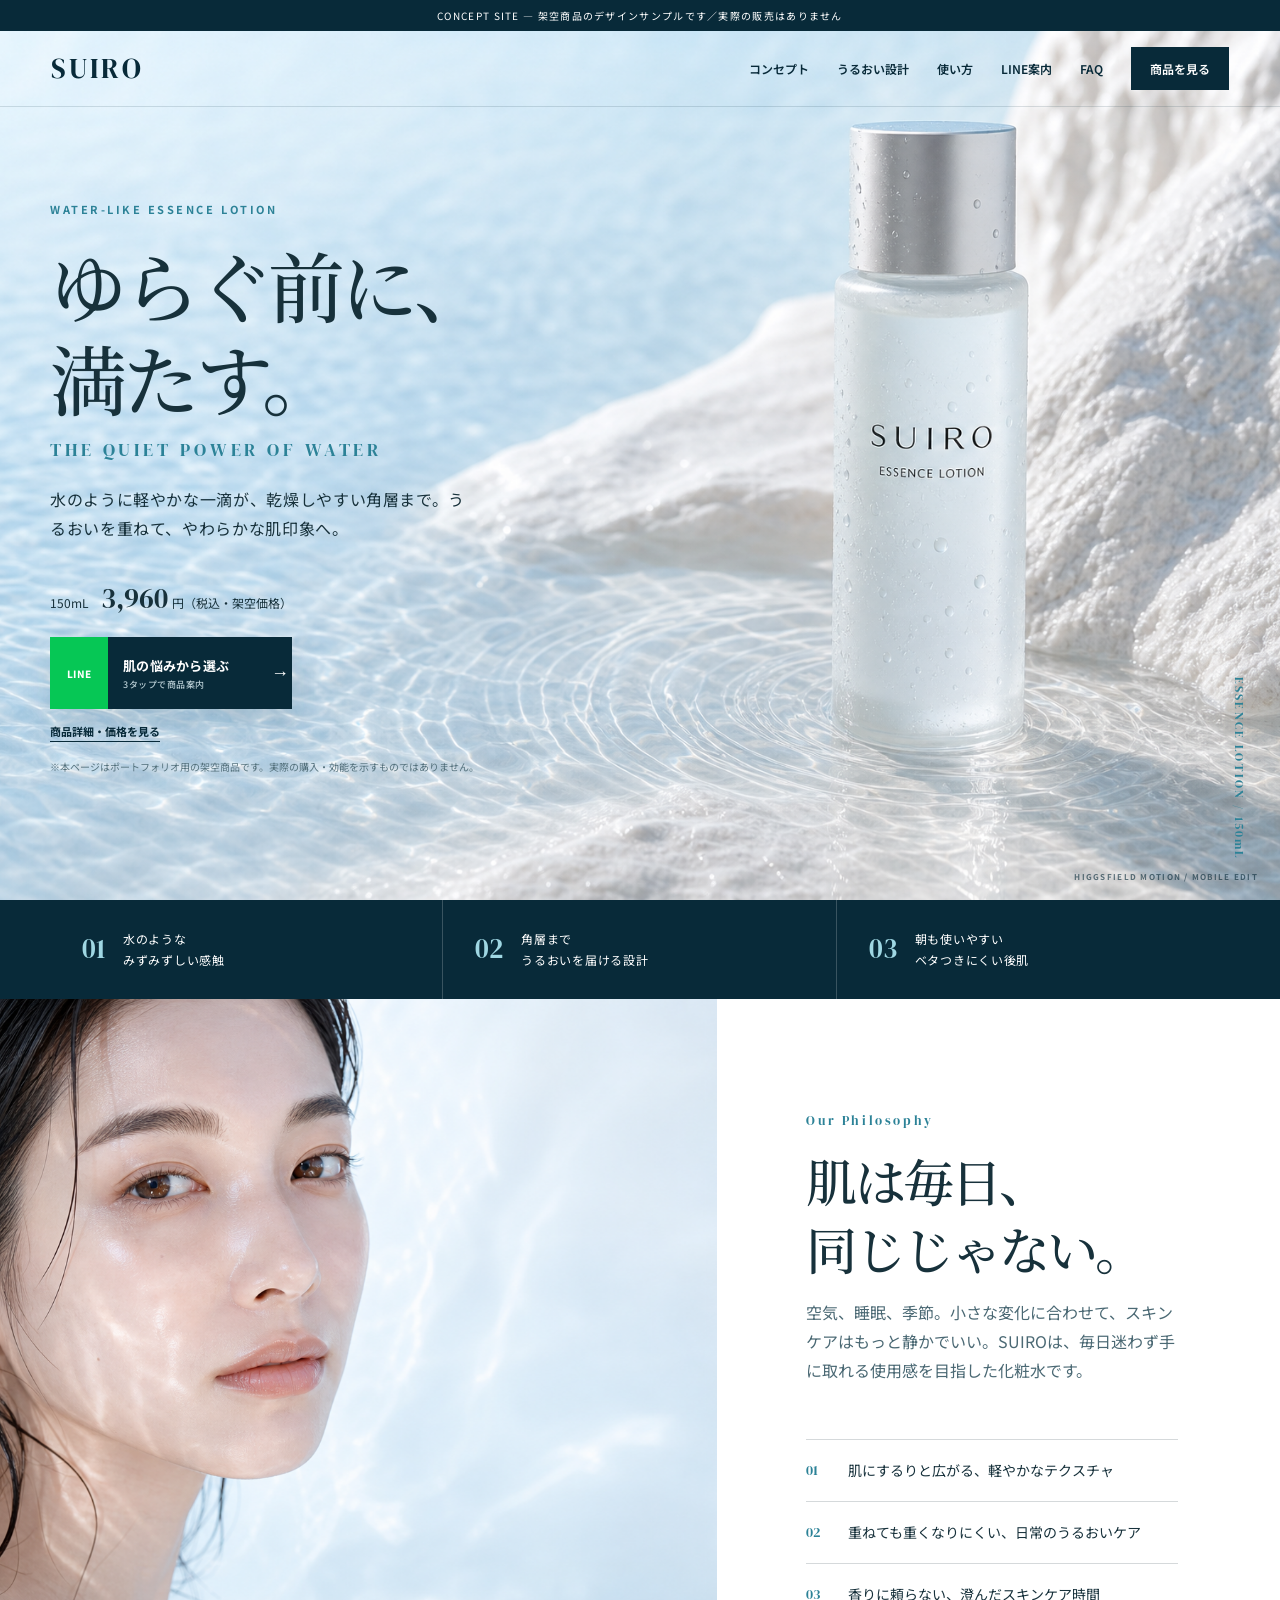
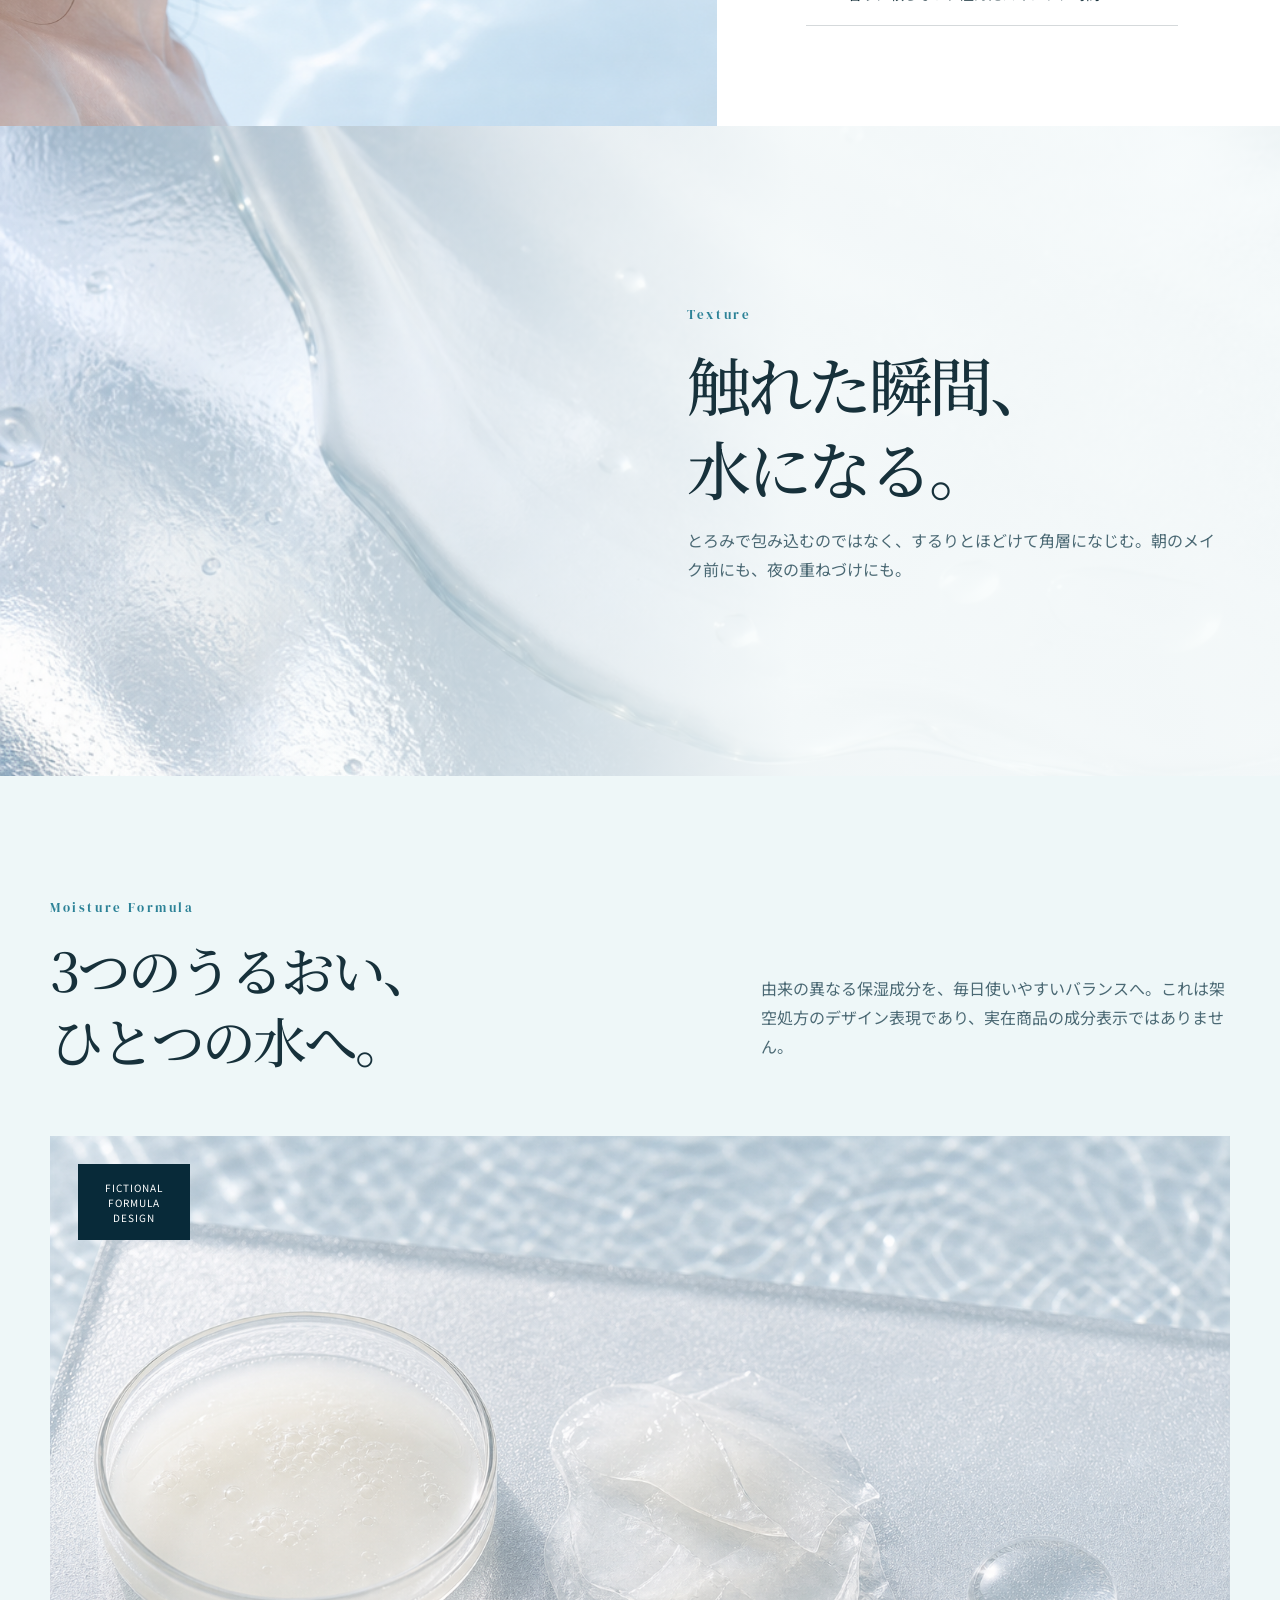
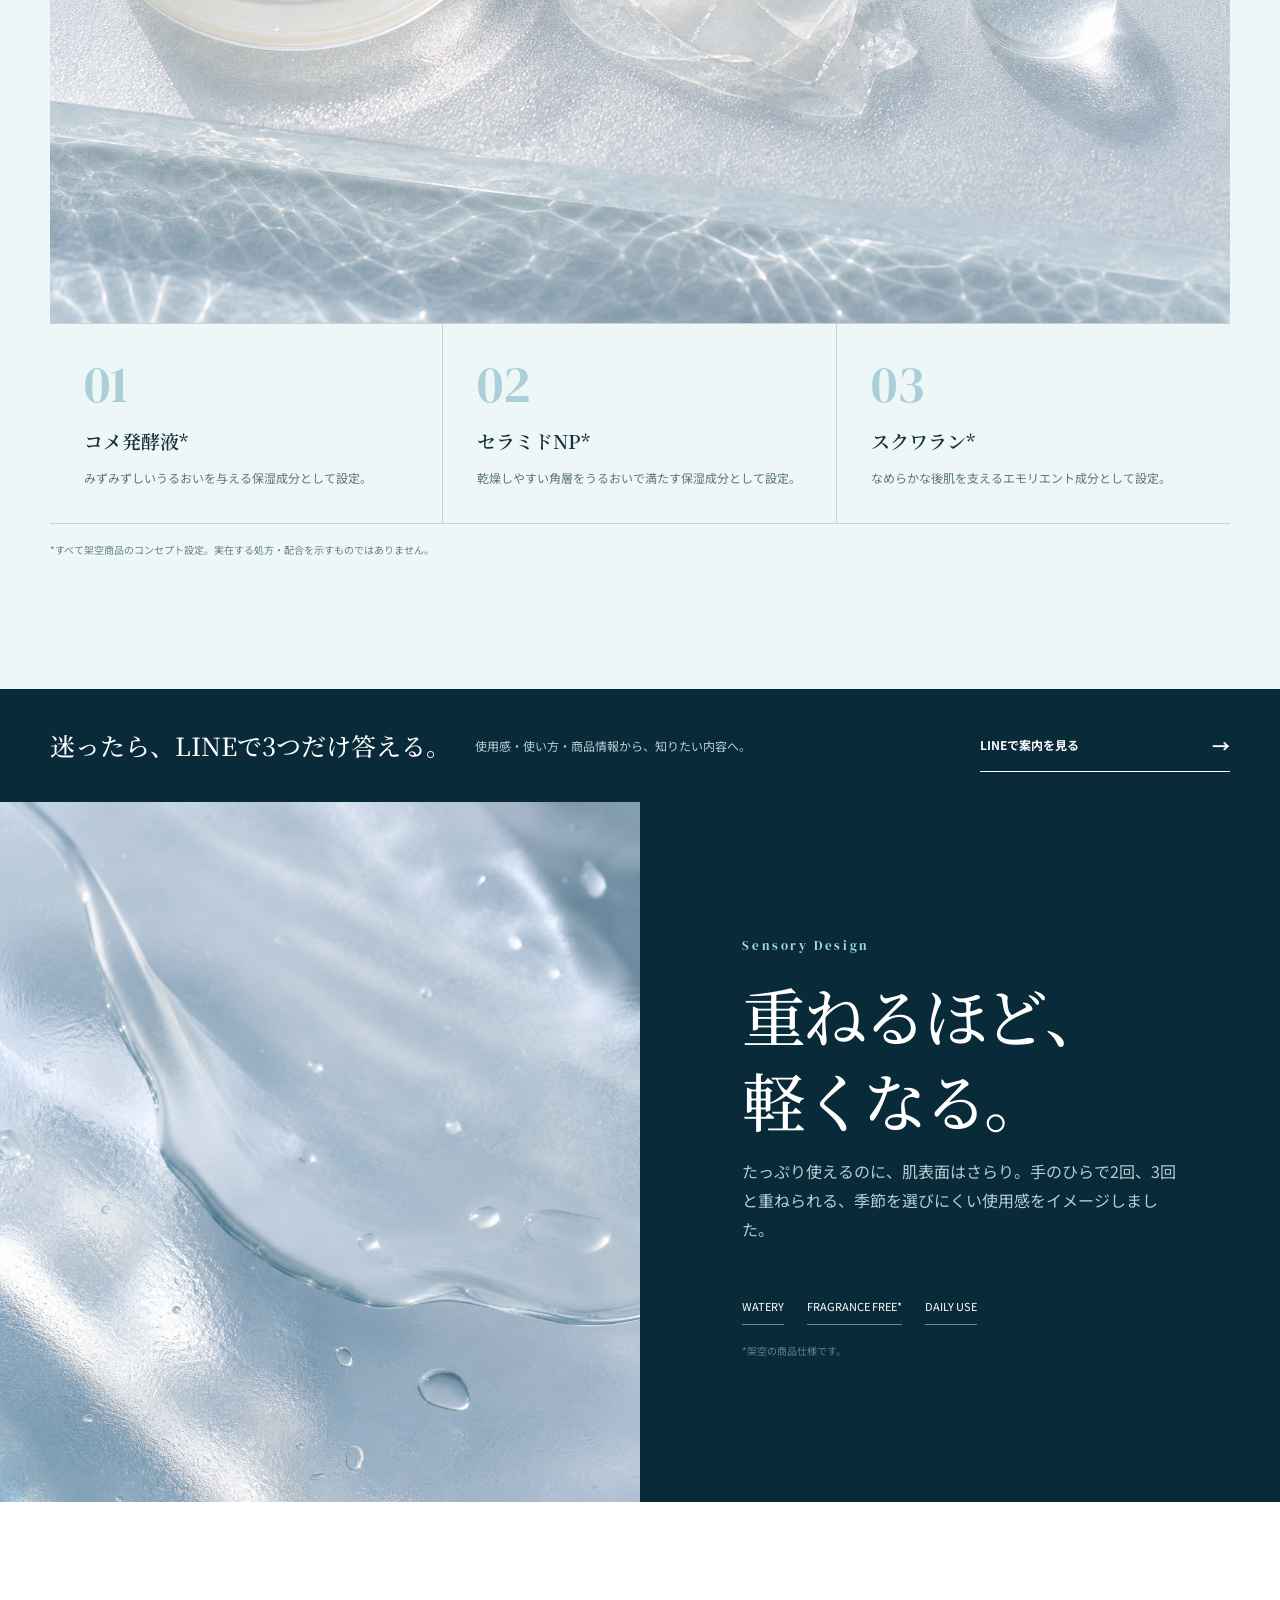
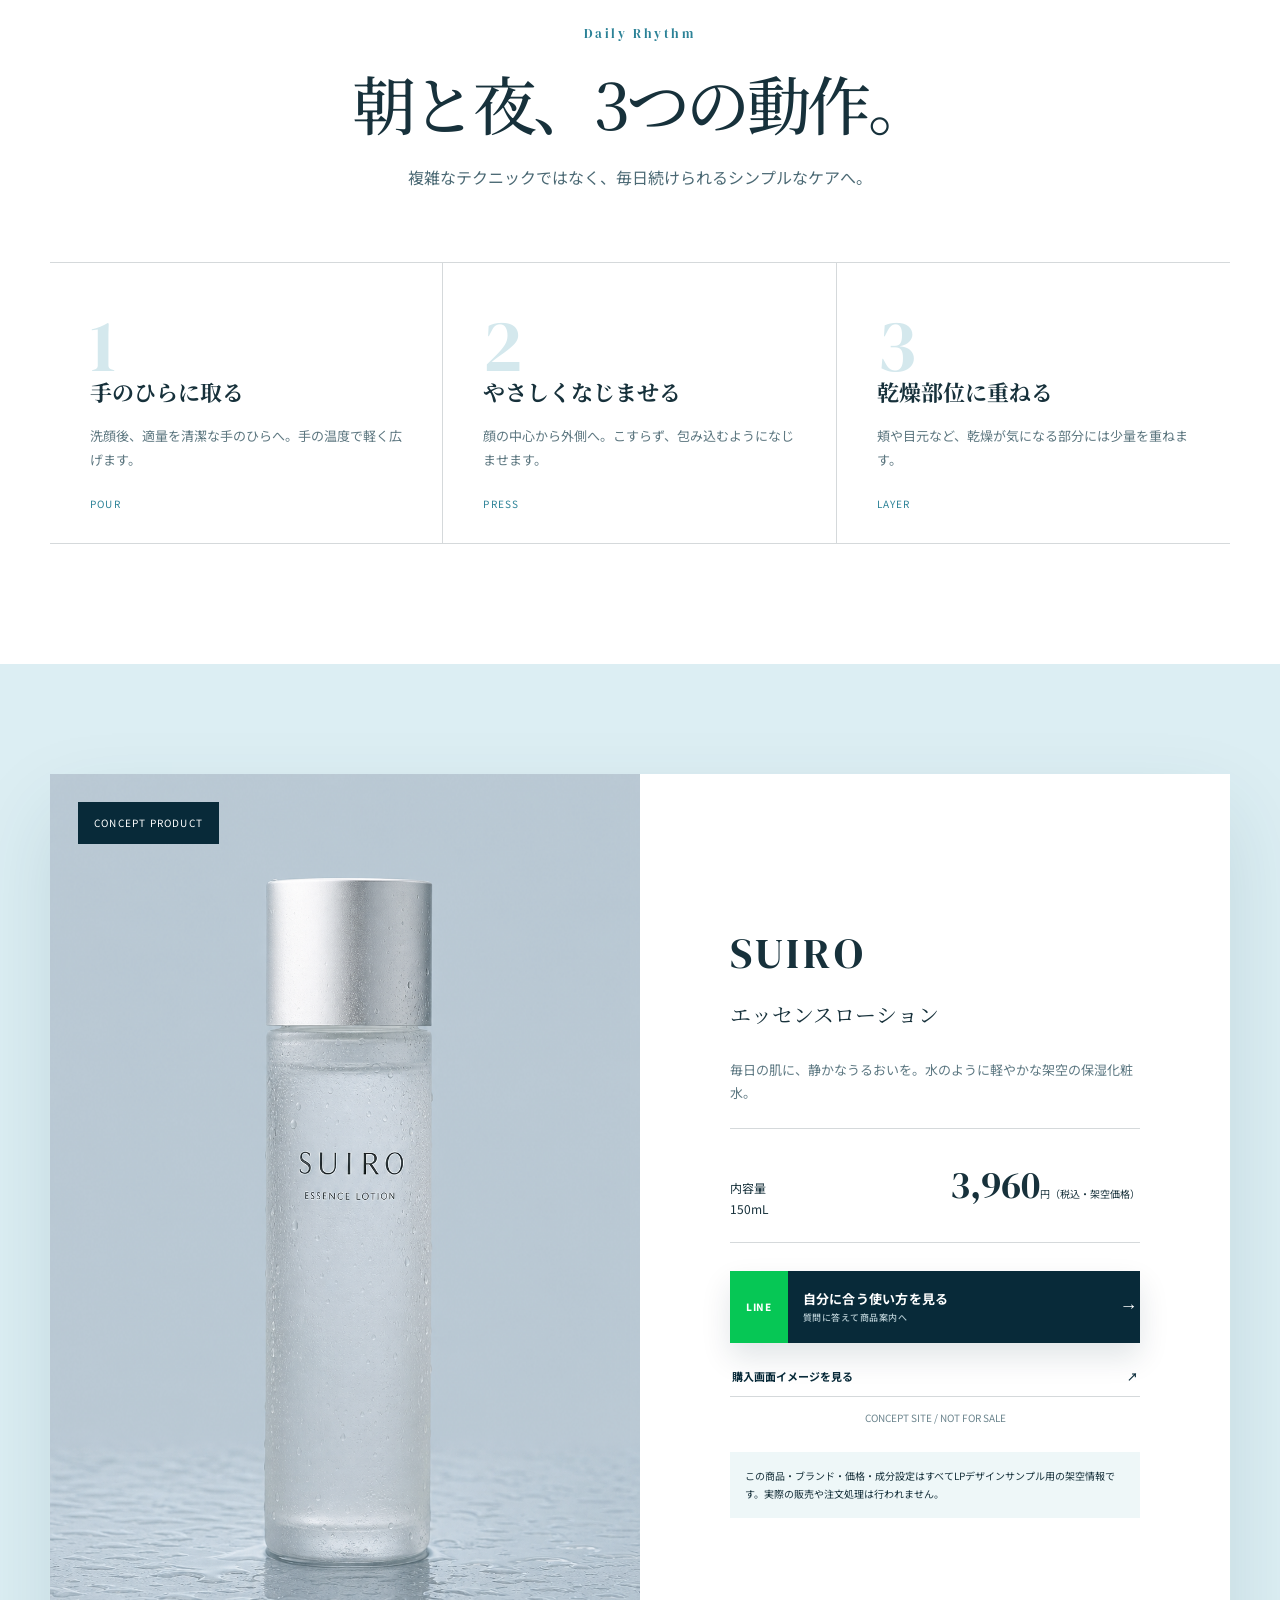
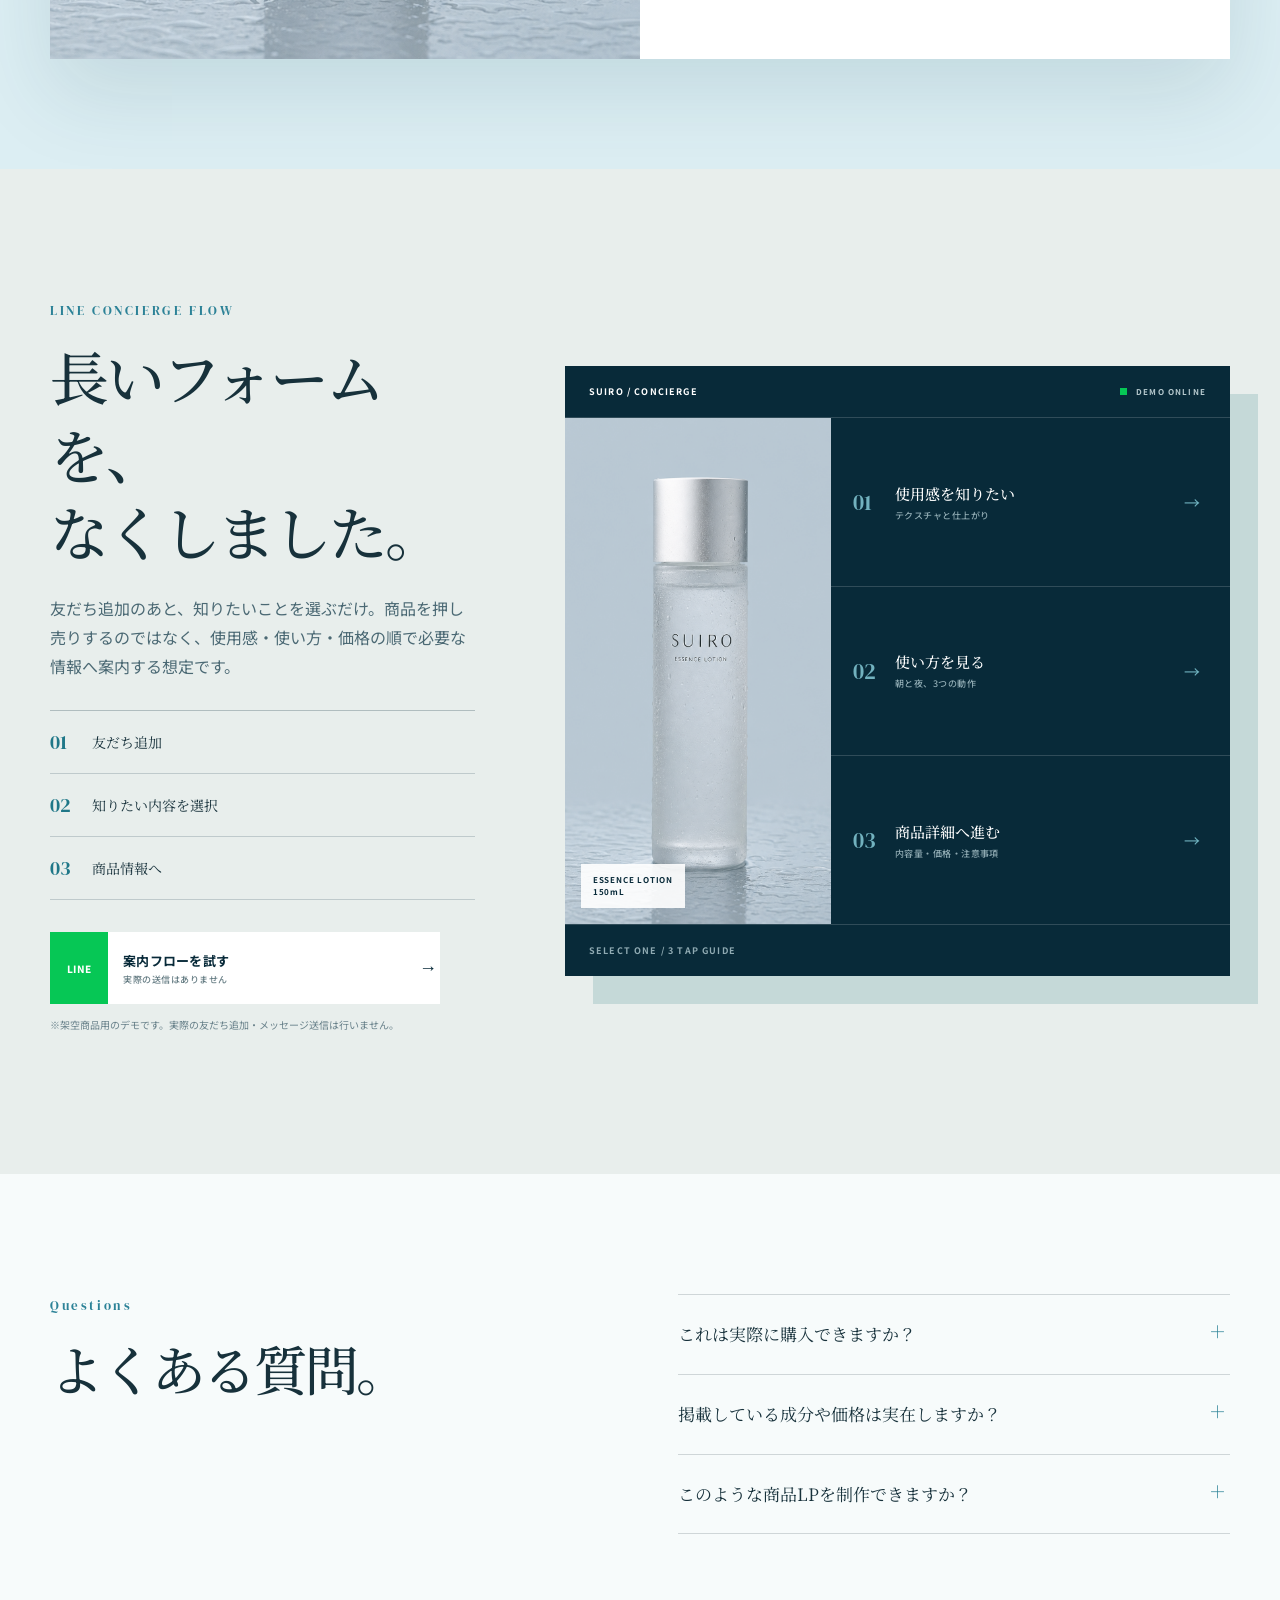
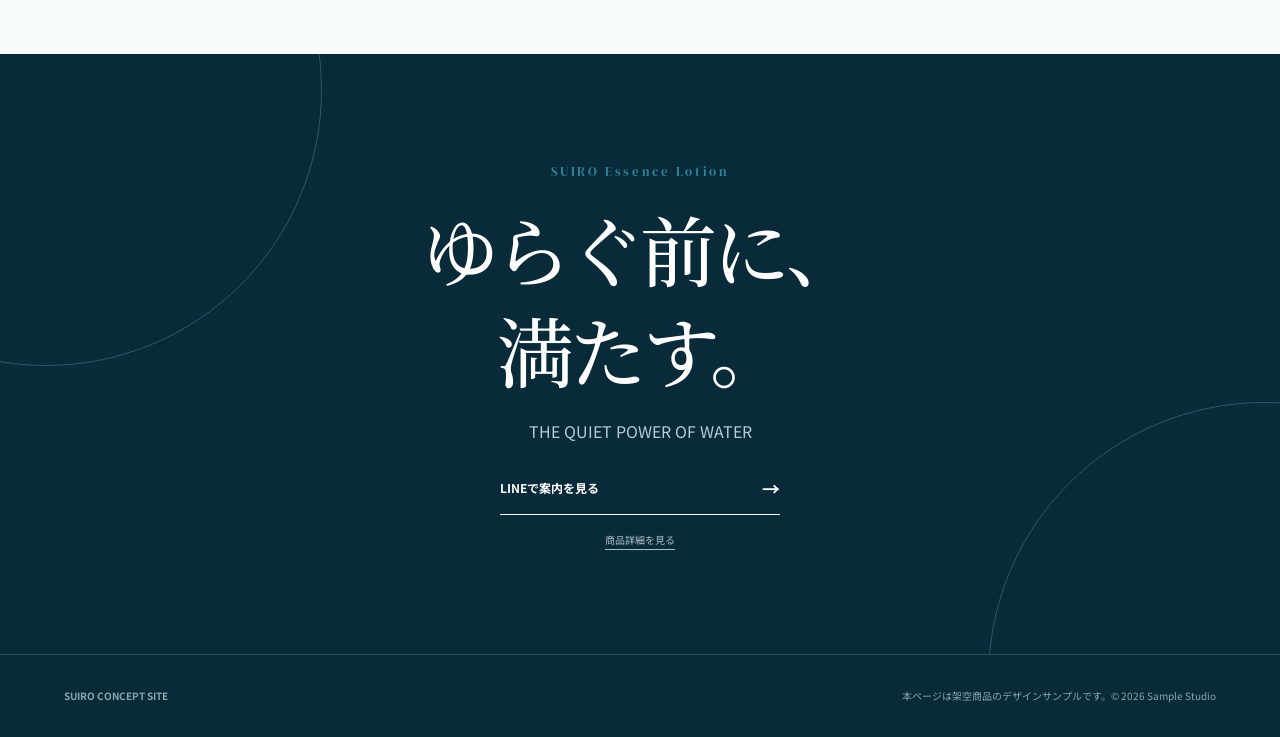
==== commit 736b4dc0: "Replace generic CTA UI with editorial conversion design" ====
--- a/index.html
+++ b/index.html
@@ -29,6 +29,10 @@
 @media(max-width:760px){.wrap{width:calc(100% - 36px)}.concept{font-size:8px}header{top:31px;height:62px;padding:0 18px}.logo{font-size:23px}.nav{display:none}.nav.open{display:flex;position:absolute;top:62px;left:0;right:0;background:rgba(247,251,251,.98);padding:14px 18px;flex-direction:column;align-items:stretch;gap:0;box-shadow:0 18px 32px rgba(0,0,0,.1)}.nav.open a{padding:13px 0;border-bottom:1px solid var(--line)}.nav.open .nav-buy{background:none;color:var(--deep);border-radius:0}.menu{display:block}.hero{height:auto;min-height:780px;align-items:flex-start}.hero picture img{object-position:center bottom}.hero:after{content:"";position:absolute;inset:0;background:linear-gradient(180deg,#f7fbfb 0%,#f7fbfb 50%,rgba(247,251,251,.96) 61%,rgba(247,251,251,.48) 72%,transparent 82%)}.hero-copy{width:calc(100% - 36px);padding-top:132px}.hero-kicker{font-size:9px}.hero h1{font-size:48px;line-height:1.25}.hero-lede{font-size:13px;max-width:340px}.hero-meta{display:block;margin-top:20px}.price{margin-bottom:13px}.hero-note{max-width:290px}.vertical{display:none}.ribbon-inner{width:100%;grid-template-columns:1fr}.ribbon-item{padding:15px 20px;border-right:0;border-bottom:1px solid rgba(255,255,255,.2)}.ribbon-item b{font-size:22px}.section{padding:80px 0}.title{font-size:38px}.lead{font-size:14px}.story-grid{grid-template-columns:1fr}.story-img{height:450px}.story-img img{object-position:44% center}.story-copy{padding:70px 18px}.story-copy .title{font-size:38px}.statement{min-height:680px;align-items:flex-end}.statement img{object-position:28% center}.statement:after{background:linear-gradient(0deg,rgba(248,252,252,.98) 0%,rgba(248,252,252,.82) 38%,transparent 68%)}.statement-copy{width:calc(100% - 36px);padding-bottom:58px}.statement-copy>div{width:100%}.statement .title{font-size:40px}.formula-head{grid-template-columns:1fr;gap:12px}.formula-head .title{font-size:38px}.formula-visual img{aspect-ratio:4/3}.formula-stamp{width:86px;height:86px;left:15px;top:15px;font-size:8px}.ingredients{grid-template-columns:1fr}.ingredient{border-right:0;border-bottom:1px solid var(--line);padding:27px 4px}.ingredient:last-child{border:0}.ingredient b{font-size:42px}.texture{grid-template-columns:1fr;min-height:0}.texture-img{height:430px}.texture-copy{padding:70px 18px}.steps{grid-template-columns:1fr;margin-top:45px}.step{border-right:0;border-bottom:1px solid var(--line);padding:35px 4px;min-height:240px}.step:last-child{border:0}.offer{padding:70px 0}.offer-card{grid-template-columns:1fr}.offer-img{height:420px}.offer-copy{padding:48px 25px}.offer-brand{font-size:37px}.faq-grid{grid-template-columns:1fr}.faq-list{margin-top:20px}.closing{min-height:570px;padding:70px 18px}.closing .title{font-size:45px}footer{display:block;padding-bottom:105px}footer span{display:block;margin-top:8px}.sticky-buy{position:fixed;z-index:45;display:flex;left:10px;right:10px;bottom:10px;height:58px;background:var(--deep);color:#fff;border-radius:100px;align-items:center;justify-content:center;text-decoration:none;font-size:13px;font-weight:700;box-shadow:0 14px 35px rgba(0,0,0,.25);transform:translateY(90px);transition:.3s}.sticky-buy.show{transform:none}.modal-card{padding:34px 22px}}
 @media(max-width:760px){.hero-video[data-ready="true"]{transform:translateY(7%) scale(1.08)}}
 @media(max-width:760px){.hero-actions{display:grid}.hero-actions .btn{width:100%}.mid-cta{padding:28px 18px}.mid-cta-inner{grid-template-columns:1fr;gap:20px}.mid-cta-copy{display:block}.mid-cta-copy b{display:block;font-size:22px}.mid-cta-copy span{display:block;margin-top:6px}.mid-cta .btn-line{width:100%;min-width:0}.line-flow{padding:80px 0}.line-grid{grid-template-columns:1fr}.line-phone-wrap{min-height:580px;margin-top:20px}.line-orbit{width:520px;height:520px}.line-phone{width:290px;border-width:8px;border-radius:40px}.phone-chat{min-height:440px}.line-badge{right:4%;top:5%;width:82px;height:82px}.sticky-dock{left:8px;right:8px;bottom:8px;border-radius:18px}.sticky-dock .btn{flex:1;padding:0 10px}.line-modal-card{grid-template-columns:1fr}.line-modal-visual{padding:24px}.line-modal-body{padding:28px 22px}.closing-actions{display:grid}.closing-actions .btn{width:100%}}
+/* Editorial conversion system — deliberately avoids generic pill/card UI */
+.btn,.nav-buy,.texture-points span{border-radius:0}.formula-stamp{border-radius:0;width:112px;height:76px;transform:none}.texture-points span{border:0;border-bottom:1px solid rgba(255,255,255,.45);padding:7px 0;margin-right:14px}.modal-card{border-radius:0}
+.hero-media-label{position:absolute;z-index:4;right:22px;bottom:18px;color:rgba(8,42,57,.62);font:700 8px var(--sans);letter-spacing:.16em}.line-entry{appearance:none;border:0;border-radius:0;display:grid;grid-template-columns:58px 1fr 24px;align-items:stretch;width:min(390px,100%);min-height:72px;padding:0;background:var(--deep);color:#fff;text-align:left;cursor:pointer;box-shadow:0 14px 30px rgba(8,42,57,.12)}.line-entry>span:nth-child(2){display:flex;flex-direction:column;justify-content:center;padding:10px 15px}.line-entry b{font:700 13px var(--sans);letter-spacing:.02em}.line-entry small{font:500 9px var(--sans);color:#b6cbd2;margin-top:3px;letter-spacing:.06em}.line-entry>i{display:grid;place-items:center;font-style:normal;font-size:18px}.line-mark{display:grid!important;place-items:center;padding:0!important;background:#06c755;color:#fff;font:800 10px var(--sans)!important;letter-spacing:.05em}.line-entry:hover>i{transform:translateX(3px)}.line-entry>i{transition:transform .2s}.hero-actions{display:grid;justify-items:start;gap:13px}.hero-detail-link{color:var(--deep);font-size:11px;font-weight:700;text-underline-offset:5px;text-decoration-thickness:1px}.mid-cta{padding:30px 0}.line-text-link{appearance:none;border:0;border-bottom:1px solid currentColor;background:transparent;color:inherit;display:grid;grid-template-columns:1fr auto;gap:44px;align-items:center;min-width:250px;padding:13px 0;font:700 12px var(--sans);cursor:pointer;text-align:left}.line-text-link i{font-style:normal;font-size:18px}.offer-preview{appearance:none;width:100%;border:0;border-bottom:1px solid var(--line);border-radius:0;background:transparent;color:var(--deep);display:flex;justify-content:space-between;padding:17px 2px 12px;margin-top:8px;font:700 11px var(--sans);cursor:pointer}.offer .line-entry{width:100%;margin-top:28px}.line-flow{background:#e8eeec;padding:130px 0}.line-editorial{display:grid;grid-template-columns:.78fr 1.22fr;gap:7vw;align-items:center}.line-copy .lead{margin:24px 0 30px}.line-route{border-top:1px solid rgba(8,42,57,.25);margin:28px 0 32px}.line-route>div{display:grid;grid-template-columns:42px 1fr;align-items:center;border-bottom:1px solid rgba(8,42,57,.18);padding:13px 0}.line-route b{font-family:var(--display);font-size:20px;font-weight:400;color:#1f7788}.line-route span{font-family:var(--serif);font-size:14px}.line-entry-light{background:#fff;color:var(--deep);box-shadow:none}.line-entry-light small{color:#667d84}.line-board{background:var(--deep);color:#fff;min-height:610px;display:grid;grid-template-rows:auto 1fr auto;box-shadow:28px 28px 0 #c5d9d8}.line-board-head,.line-board-foot{display:flex;justify-content:space-between;align-items:center;padding:19px 24px;border-bottom:1px solid rgba(255,255,255,.16);font:700 9px var(--sans);letter-spacing:.13em}.line-board-head b{font-size:8px;color:#b6c9ce}.line-board-head b i{display:inline-block;width:7px;height:7px;background:#06c755;margin-right:6px}.line-board-foot{border:0;border-top:1px solid rgba(255,255,255,.16);color:#8faab2}.line-board-body{display:grid;grid-template-columns:.8fr 1.2fr;min-height:500px}.line-board-image{position:relative;overflow:hidden;background:#dce8e8}.line-board-image img{width:100%;height:100%;object-fit:cover}.line-board-image>span{position:absolute;left:16px;bottom:16px;background:rgba(255,255,255,.9);color:var(--deep);padding:10px 12px;font:700 8px/1.5 var(--sans);letter-spacing:.1em}.line-board-menu{display:grid;grid-template-rows:repeat(3,1fr)}.line-board-menu>div{display:grid;grid-template-columns:42px 1fr 24px;align-items:center;padding:22px;border-bottom:1px solid rgba(255,255,255,.16)}.line-board-menu>div:last-child{border-bottom:0}.line-board-menu em{font:400 22px var(--display);color:#72b2bf}.line-board-menu span{display:grid;gap:5px}.line-board-menu b{font:500 15px var(--serif)}.line-board-menu small{font:500 9px var(--sans);color:#8faab2;letter-spacing:.05em}.line-board-menu i{font-style:normal;color:#71b4c1}.sticky-dock{right:20px;bottom:20px;display:grid;grid-template-columns:150px 220px;gap:0;padding:0;border:0;border-radius:0;background:var(--deep);color:#fff;box-shadow:0 18px 45px rgba(8,42,57,.26);transform:translateY(120px)}.dock-meta{display:flex;flex-direction:column;justify-content:center;padding:0 18px}.dock-meta b{font-family:var(--display);letter-spacing:.1em}.dock-meta span{font-size:8px;color:#9fb4bb;margin-top:3px}.dock-line{appearance:none;border:0;border-left:3px solid #06c755;border-radius:0;background:#fff;color:var(--deep);height:66px;padding:0 18px;display:grid;grid-template-columns:42px 1fr auto;align-items:center;gap:9px;font:700 11px var(--sans);cursor:pointer}.dock-line>span{font:800 9px var(--sans);color:#06a948}.dock-line i{font-style:normal;font-size:16px}.closing-actions{display:grid;justify-content:center;gap:16px}.closing .line-text-link{color:#fff;min-width:280px}.closing-detail{color:#a8bdc4;font-size:10px;text-underline-offset:5px}.line-modal-card,.line-modal-actions .btn,.line-demo-path b{border-radius:0}.line-demo-path b{background:var(--deep);border-left:3px solid #06c755}.line-modal-actions .btn-line{background:var(--deep);color:#fff}
+@media(max-width:760px){.hero{min-height:940px;background:#f7fbfb}.hero picture,.hero-video{inset:auto 0 0;height:440px;width:100%}.hero picture img,.hero-video{object-position:center 58%}.hero-video[data-ready="true"]{transform:none}.hero:after{inset:auto 0 0;height:470px;background:linear-gradient(180deg,#f7fbfb 0%,rgba(247,251,251,.82) 12%,rgba(247,251,251,.12) 35%,transparent 55%)}.hero-copy{padding-top:118px;margin:0 auto}.hero h1{font-size:46px;line-height:1.18}.hero-lede{font-size:12px;line-height:1.85}.hero-meta{margin-top:16px}.hero-note{font-size:8px;max-width:340px;margin-top:10px}.hero-media-label{right:14px;bottom:12px;color:#fff;text-shadow:0 1px 4px rgba(0,0,0,.35)}.line-entry{width:100%;min-height:68px;grid-template-columns:54px 1fr 24px}.hero-actions{width:100%}.hero-detail-link{padding:4px 0}.mid-cta{padding:26px 18px}.mid-cta-inner{gap:12px}.line-text-link{width:100%;min-width:0}.line-flow{padding:86px 0}.line-editorial{grid-template-columns:1fr;gap:52px}.line-board{min-height:0;box-shadow:12px 12px 0 #c5d9d8}.line-board-body{grid-template-columns:1fr}.line-board-image{height:270px}.line-board-menu>div{min-height:105px;padding:18px}.line-board-head,.line-board-foot{padding:16px}.sticky-dock{left:0;right:0;bottom:0;grid-template-columns:42% 58%;border-radius:0}.dock-line{height:64px}.dock-meta{padding:0 14px}.closing-actions{width:100%}.closing .line-text-link{min-width:0}.line-modal-actions{display:grid}.line-modal-actions .btn{width:100%}}
 @media(prefers-reduced-motion:reduce){*{scroll-behavior:auto!important;animation:none!important}.reveal{transform:none}}
 </style>
 </head>
@@ -36,19 +40,19 @@
 <div class="concept">CONCEPT SITE — 架空商品のデザインサンプルです／実際の販売はありません</div>
 <header><a href="#top" class="logo">SUIRO</a><nav class="nav" id="nav"><a href="#concept">コンセプト</a><a href="#formula">うるおい設計</a><a href="#howto">使い方</a><a href="#line-flow">LINE案内</a><a href="#faq">FAQ</a><a href="#offer" class="nav-buy">商品を見る</a></nav><button class="menu" aria-label="メニュー" aria-expanded="false" aria-controls="nav">MENU</button></header>
 <main id="top">
-<section class="hero"><picture><source media="(max-width:760px)" srcset="assets/hero-mobile.png"><img src="assets/hero-desktop.png" alt="浅い水面に置かれたSUIROエッセンスローション"></picture><video class="hero-video" muted loop playsinline preload="metadata" poster="assets/hero-desktop.png" aria-hidden="true"></video><div class="hero-copy"><div class="hero-kicker">WATER-LIKE ESSENCE LOTION</div><h1>ゆらぐ前に、<br>満たす。<span>THE QUIET POWER OF WATER</span></h1><p class="hero-lede">水のように軽やかな一滴が、乾燥しやすい角層まで。うるおいを重ねて、やわらかな肌印象へ。</p><div class="hero-meta"><div class="hero-meta-main"><div class="price">150mL　<strong>3,960</strong>円（税込・架空価格）</div><div class="hero-actions"><button class="btn btn-line open-line">LINEでサンプル案内</button><a class="btn btn-ghost" href="#offer">商品詳細を見る</a></div></div></div><p class="hero-note">※本ページはポートフォリオ用の架空商品です。実際の購入・効能を示すものではありません。</p></div><div class="vertical">ESSENCE LOTION / 150mL</div></section>
+<section class="hero"><picture><source media="(max-width:760px)" srcset="assets/hero-mobile.png"><img src="assets/hero-desktop.png" alt="浅い水面に置かれたSUIROエッセンスローション"></picture><video class="hero-video" muted loop playsinline preload="metadata" poster="assets/hero-desktop.png" aria-hidden="true"></video><div class="hero-copy"><div class="hero-kicker">WATER-LIKE ESSENCE LOTION</div><h1>ゆらぐ前に、<br>満たす。<span>THE QUIET POWER OF WATER</span></h1><p class="hero-lede">水のように軽やかな一滴が、乾燥しやすい角層まで。うるおいを重ねて、やわらかな肌印象へ。</p><div class="hero-meta"><div class="hero-meta-main"><div class="price">150mL　<strong>3,960</strong>円（税込・架空価格）</div><div class="hero-actions"><button class="line-entry line-entry-hero open-line"><span class="line-mark">LINE</span><span><b>肌の悩みから選ぶ</b><small>3タップで商品案内</small></span><i>→</i></button><a class="hero-detail-link" href="#offer">商品詳細・価格を見る</a></div></div></div><p class="hero-note">※本ページはポートフォリオ用の架空商品です。実際の購入・効能を示すものではありません。</p></div><div class="vertical">ESSENCE LOTION / 150mL</div><div class="hero-media-label">HIGGSFIELD MOTION / MOBILE EDIT</div></section>
 <div class="ribbon"><div class="ribbon-inner"><div class="ribbon-item"><b>01</b><span>水のような<br>みずみずしい感触</span></div><div class="ribbon-item"><b>02</b><span>角層まで<br>うるおいを届ける設計</span></div><div class="ribbon-item"><b>03</b><span>朝も使いやすい<br>ベタつきにくい後肌</span></div></div></div>
 <section class="story" id="concept"><div class="story-grid"><div class="story-img"><img src="assets/model.png" alt="自然な肌質の女性のポートレート"><video class="motion-plate" data-motion-slot="model" muted loop playsinline preload="none" poster="assets/model.png" aria-hidden="true"></video></div><div class="story-copy reveal"><div class="eyebrow">Our Philosophy</div><h2 class="title">肌は毎日、<br>同じじゃない。</h2><p class="lead">空気、睡眠、季節。小さな変化に合わせて、スキンケアはもっと静かでいい。SUIROは、毎日迷わず手に取れる使用感を目指した化粧水です。</p><div class="story-list"><div><b>01</b><span>肌にするりと広がる、軽やかなテクスチャ</span></div><div><b>02</b><span>重ねても重くなりにくい、日常のうるおいケア</span></div><div><b>03</b><span>香りに頼らない、澄んだスキンケア時間</span></div></div></div></div></section>
 <section class="statement"><img src="assets/texture.png" alt="水の中に広がる化粧水のテクスチャ"><video class="motion-plate" data-motion-slot="texture" muted loop playsinline preload="none" poster="assets/texture.png" aria-hidden="true"></video><div class="statement-copy"><div class="reveal"><div class="eyebrow">Texture</div><h2 class="title">触れた瞬間、<br>水になる。</h2><p class="lead">とろみで包み込むのではなく、するりとほどけて角層になじむ。朝のメイク前にも、夜の重ねづけにも。</p></div></div></section>
 <section class="section formula" id="formula"><div class="wrap"><div class="formula-head reveal"><div><div class="eyebrow">Moisture Formula</div><h2 class="title">3つのうるおい、<br>ひとつの水へ。</h2></div><p class="lead">由来の異なる保湿成分を、毎日使いやすいバランスへ。これは架空処方のデザイン表現であり、実在商品の成分表示ではありません。</p></div><div class="formula-visual reveal"><img src="assets/ingredients.png" alt="水と保湿成分をイメージした静物写真"><div class="formula-stamp">FICTIONAL<br>FORMULA<br>DESIGN</div></div><div class="ingredients reveal"><article class="ingredient"><b>01</b><h3>コメ発酵液*</h3><p>みずみずしいうるおいを与える保湿成分として設定。</p></article><article class="ingredient"><b>02</b><h3>セラミドNP*</h3><p>乾燥しやすい角層をうるおいで満たす保湿成分として設定。</p></article><article class="ingredient"><b>03</b><h3>スクワラン*</h3><p>なめらかな後肌を支えるエモリエント成分として設定。</p></article></div><p class="formula-note">*すべて架空商品のコンセプト設定。実在する処方・配合を示すものではありません。</p></div></section>
-<aside class="mid-cta"><div class="wrap mid-cta-inner"><div class="mid-cta-copy"><b>どれを選べばいいか、LINEで迷わない。</b><span>3つの質問から、使い方と商品情報へ案内する想定導線。</span></div><button class="btn btn-line open-line">LINEでサンプル案内</button></div></aside>
+<aside class="mid-cta"><div class="wrap mid-cta-inner"><div class="mid-cta-copy"><b>迷ったら、LINEで3つだけ答える。</b><span>使用感・使い方・商品情報から、知りたい内容へ。</span></div><button class="line-text-link open-line"><span>LINEで案内を見る</span><i>→</i></button></div></aside>
 <section class="texture"><div class="texture-img"><img src="assets/texture.png" alt="透明な化粧水テクスチャのマクロ写真"></div><div class="texture-copy reveal"><div class="eyebrow">Sensory Design</div><h2 class="title">重ねるほど、<br>軽くなる。</h2><p class="lead">たっぷり使えるのに、肌表面はさらり。手のひらで2回、3回と重ねられる、季節を選びにくい使用感をイメージしました。</p><div class="texture-points"><span>WATERY</span><span>FRAGRANCE FREE*</span><span>DAILY USE</span></div><p class="formula-note">*架空の商品仕様です。</p></div></section>
 <section class="section rhythm" id="howto"><div class="wrap"><div class="rhythm-head reveal"><div class="eyebrow">Daily Rhythm</div><h2 class="title">朝と夜、3つの動作。</h2><p class="lead">複雑なテクニックではなく、毎日続けられるシンプルなケアへ。</p></div><div class="steps reveal"><article class="step"><div class="step-no">1</div><h3>手のひらに取る</h3><p>洗顔後、適量を清潔な手のひらへ。手の温度で軽く広げます。</p><small>POUR</small></article><article class="step"><div class="step-no">2</div><h3>やさしくなじませる</h3><p>顔の中心から外側へ。こすらず、包み込むようになじませます。</p><small>PRESS</small></article><article class="step"><div class="step-no">3</div><h3>乾燥部位に重ねる</h3><p>頬や目元など、乾燥が気になる部分には少量を重ねます。</p><small>LAYER</small></article></div></div></section>
-<section class="offer" id="offer"><div class="wrap"><div class="offer-card reveal"><div class="offer-img"><img src="assets/product.png" alt="SUIROエッセンスローションの商品画像"><div class="offer-badge">CONCEPT PRODUCT</div></div><div class="offer-copy"><div class="offer-brand">SUIRO</div><div class="offer-name">エッセンスローション</div><p class="offer-desc">毎日の肌に、静かなうるおいを。水のように軽やかな架空の保湿化粧水。</p><div class="offer-price"><span>内容量<br>150mL</span><div><strong>3,960</strong><small>円（税込・架空価格）</small></div></div><button class="btn btn-line open-line">LINEでサンプル案内</button><button class="btn btn-ghost open-modal">購入画面イメージを見る</button><div class="shipping">CONCEPT SITE / NOT FOR SALE</div><div class="sample-note">この商品・ブランド・価格・成分設定はすべてLPデザインサンプル用の架空情報です。実際の販売や注文処理は行われません。</div></div></div></div></section>
-<section class="line-flow" id="line-flow"><div class="wrap line-grid"><div class="line-copy reveal"><div class="eyebrow">LINE CONCIERGE FLOW</div><h2 class="title">LINEで、<br>迷わず選ぶ。</h2><p class="lead">広告から友だち追加へ移動し、悩みを選ぶだけ。長いフォームを挟まず、必要な情報と商品詳細へつなぐ想定です。</p><div class="line-steps"><div class="line-step"><b>01</b><div><strong>友だち追加</strong><span>広告・LPのCTAから公式アカウントへ。</span></div></div><div class="line-step"><b>02</b><div><strong>知りたいことを選ぶ</strong><span>使用感、使い方、商品詳細の3つからタップ。</span></div></div><div class="line-step"><b>03</b><div><strong>案内を受け取る</strong><span>回答に合わせ、商品ページまたは担当者へ。</span></div></div></div><button class="btn btn-line open-line">LINEでサンプル案内</button><p class="line-disclosure">※架空商品用のデモです。実際の友だち追加・メッセージ送信は行いません。</p></div><div class="line-phone-wrap reveal"><div class="line-orbit"></div><div class="line-badge">3 TAP<br>GUIDE</div><div class="line-phone"><div class="phone-head">SUIRO 公式</div><div class="phone-chat"><div class="chat-time">TODAY 10:42</div><div class="bubble brand">友だち追加ありがとうございます。<br>知りたい内容を選んでください。</div><div class="chat-card"><img src="assets/product.png" alt="SUIROの商品案内カード"><div class="chat-card-copy"><b>SUIRO ESSENCE LOTION</b><div class="chat-choices"><span>使用感を知りたい</span><span>使い方を見る</span><span>商品詳細へ進む</span></div></div></div></div></div></div></div></section>
+<section class="offer" id="offer"><div class="wrap"><div class="offer-card reveal"><div class="offer-img"><img src="assets/product.png" alt="SUIROエッセンスローションの商品画像"><div class="offer-badge">CONCEPT PRODUCT</div></div><div class="offer-copy"><div class="offer-brand">SUIRO</div><div class="offer-name">エッセンスローション</div><p class="offer-desc">毎日の肌に、静かなうるおいを。水のように軽やかな架空の保湿化粧水。</p><div class="offer-price"><span>内容量<br>150mL</span><div><strong>3,960</strong><small>円（税込・架空価格）</small></div></div><button class="line-entry line-entry-offer open-line"><span class="line-mark">LINE</span><span><b>自分に合う使い方を見る</b><small>質問に答えて商品案内へ</small></span><i>→</i></button><button class="offer-preview open-modal">購入画面イメージを見る <span>↗</span></button><div class="shipping">CONCEPT SITE / NOT FOR SALE</div><div class="sample-note">この商品・ブランド・価格・成分設定はすべてLPデザインサンプル用の架空情報です。実際の販売や注文処理は行われません。</div></div></div></div></section>
+<section class="line-flow" id="line-flow"><div class="wrap line-editorial"><div class="line-copy reveal"><div class="eyebrow">LINE CONCIERGE FLOW</div><h2 class="title">長いフォームを、<br>なくしました。</h2><p class="lead">友だち追加のあと、知りたいことを選ぶだけ。商品を押し売りするのではなく、使用感・使い方・価格の順で必要な情報へ案内する想定です。</p><div class="line-route"><div><b>01</b><span>友だち追加</span></div><div><b>02</b><span>知りたい内容を選択</span></div><div><b>03</b><span>商品情報へ</span></div></div><button class="line-entry line-entry-light open-line"><span class="line-mark">LINE</span><span><b>案内フローを試す</b><small>実際の送信はありません</small></span><i>→</i></button><p class="line-disclosure">※架空商品用のデモです。実際の友だち追加・メッセージ送信は行いません。</p></div><div class="line-board reveal"><div class="line-board-head"><span>SUIRO / CONCIERGE</span><b><i></i> DEMO ONLINE</b></div><div class="line-board-body"><div class="line-board-image"><img src="assets/product.png" alt="SUIROエッセンスローション"><span>ESSENCE LOTION<br>150mL</span></div><div class="line-board-menu"><div><em>01</em><span><b>使用感を知りたい</b><small>テクスチャと仕上がり</small></span><i>→</i></div><div><em>02</em><span><b>使い方を見る</b><small>朝と夜、3つの動作</small></span><i>→</i></div><div><em>03</em><span><b>商品詳細へ進む</b><small>内容量・価格・注意事項</small></span><i>→</i></div></div></div><div class="line-board-foot">SELECT ONE / 3 TAP GUIDE</div></div></div></section>
 <section class="section faq" id="faq"><div class="wrap faq-grid"><div class="reveal"><div class="eyebrow">Questions</div><h2 class="title">よくある質問。</h2></div><div class="faq-list reveal"><details><summary>これは実際に購入できますか？</summary><p>いいえ。本ページはLPデザインと画像制作のサンプルです。商品は架空であり、注文・決済は行われません。</p></details><details><summary>掲載している成分や価格は実在しますか？</summary><p>すべて架空商品のコンセプト設定です。実在する処方、価格、効能を示すものではありません。</p></details><details><summary>このような商品LPを制作できますか？</summary><p>商品情報、法的表示、写真素材、販売条件を確認し、実案件用に企画・画像制作・実装・PC/SP検証まで設計できます。</p></details></div></div></section>
-<section class="closing"><div class="closing-content reveal"><div class="eyebrow">SUIRO Essence Lotion</div><h2 class="title">ゆらぐ前に、<br>満たす。</h2><p>THE QUIET POWER OF WATER</p><div class="closing-actions"><button class="btn btn-line open-line">LINEでサンプル案内</button><a class="btn" href="#offer">商品詳細を見る</a></div></div></section>
-</main><footer><strong>SUIRO CONCEPT SITE</strong><span>本ページは架空商品のデザインサンプルです。© 2026 Sample Studio</span></footer><div class="sticky-dock" aria-hidden="true" inert><button class="btn btn-line open-line">LINEで案内</button><a href="#offer" class="btn dock-product">商品を見る</a></div>
+<section class="closing"><div class="closing-content reveal"><div class="eyebrow">SUIRO Essence Lotion</div><h2 class="title">ゆらぐ前に、<br>満たす。</h2><p>THE QUIET POWER OF WATER</p><div class="closing-actions"><button class="line-text-link open-line"><span>LINEで案内を見る</span><i>→</i></button><a class="closing-detail" href="#offer">商品詳細を見る</a></div></div></section>
+</main><footer><strong>SUIRO CONCEPT SITE</strong><span>本ページは架空商品のデザインサンプルです。© 2026 Sample Studio</span></footer><div class="sticky-dock" aria-hidden="true" inert><div class="dock-meta"><b>SUIRO</b><span>150mL / 3,960円</span></div><button class="dock-line open-line"><span>LINE</span>案内を見る <i>→</i></button></div>
 <div class="modal" role="dialog" aria-modal="true" aria-labelledby="modalTitle"><div class="modal-card"><div class="eyebrow">Concept Only</div><h2 id="modalTitle">この商品は架空のサンプルです。</h2><p>デザイン確認用のため、購入・決済はできません。商品LP制作の見本としてご覧ください。</p><button class="btn close-modal">閉じる</button></div></div>
 <div class="modal" id="lineModal" role="dialog" aria-modal="true" aria-labelledby="lineModalTitle"><div class="line-modal-card"><div class="line-modal-visual"><strong>SUIRO</strong><span>LINE CONCIERGE<br>FLOW DEMO</span></div><div class="line-modal-body"><div class="eyebrow">Preview Flow</div><h2 id="lineModalTitle">友だち追加後の流れ</h2><p>本番ではLINE公式アカウントへ接続し、タップ回答から商品詳細または購入ページへ案内します。</p><div class="line-demo-path"><div><b>1</b><span>友だち追加</span></div><div><b>2</b><span>悩み・知りたい情報を選択</span></div><div><b>3</b><span>商品情報・使い方を受け取る</span></div></div><p class="line-disclosure">現在は架空商品のデモのため、外部LINEへ移動しません。</p><div class="line-modal-actions"><button class="btn btn-line close-line">デモを確認しました</button><button class="btn btn-ghost close-line">閉じる</button></div></div></div></div>
 <script>
@@ -56,7 +60,7 @@
 const modal=document.querySelector('.modal'),openers=document.querySelectorAll('.open-modal'),closer=document.querySelector('.close-modal');openers.forEach(b=>b.addEventListener('click',()=>{modal.classList.add('open');closer.focus()}));const close=()=>modal.classList.remove('open');closer.addEventListener('click',close);modal.addEventListener('click',e=>{if(e.target===modal)close()});document.addEventListener('keydown',e=>{if(e.key==='Escape'){close();document.querySelector('#lineModal')?.classList.remove('open')}});
 const obs=new IntersectionObserver(es=>es.forEach(e=>{if(e.isIntersecting){e.target.classList.add('on');obs.unobserve(e.target)}}),{threshold:.1});document.querySelectorAll('.reveal').forEach(el=>obs.observe(el));
 const lineModal=document.querySelector('#lineModal'),lineOpeners=document.querySelectorAll('.open-line'),lineClosers=document.querySelectorAll('.close-line');lineOpeners.forEach(b=>b.addEventListener('click',()=>{lineModal.classList.add('open');lineClosers[0].focus()}));lineClosers.forEach(b=>b.addEventListener('click',()=>lineModal.classList.remove('open')));lineModal.addEventListener('click',e=>{if(e.target===lineModal)lineModal.classList.remove('open')});
-const sticky=document.querySelector('.sticky-dock');new IntersectionObserver(([e])=>{const show=!e.isIntersecting;sticky.classList.toggle('show',show);sticky.toggleAttribute('inert',!show);sticky.setAttribute('aria-hidden',String(!show))},{threshold:.05}).observe(document.querySelector('.ribbon'));
+const sticky=document.querySelector('.sticky-dock'),stickyAnchor=document.querySelector('.story'),stickyStop=document.querySelector('#line-flow');const syncSticky=()=>{const y=scrollY,show=y>stickyAnchor.offsetTop+120&&y<stickyStop.offsetTop-innerHeight*.35;sticky.classList.toggle('show',show);sticky.toggleAttribute('inert',!show);sticky.setAttribute('aria-hidden',String(!show))};addEventListener('scroll',syncSticky,{passive:true});addEventListener('resize',syncSticky);syncSticky();
 </script>
 <div class="motion-demo" hidden aria-label="モーションモード確認"><button data-mode="static">STATIC</button><button data-mode="subtle">SUBTLE</button><button data-mode="cinematic">CINEMATIC</button></div>
 <script src="motion.js" defer></script>
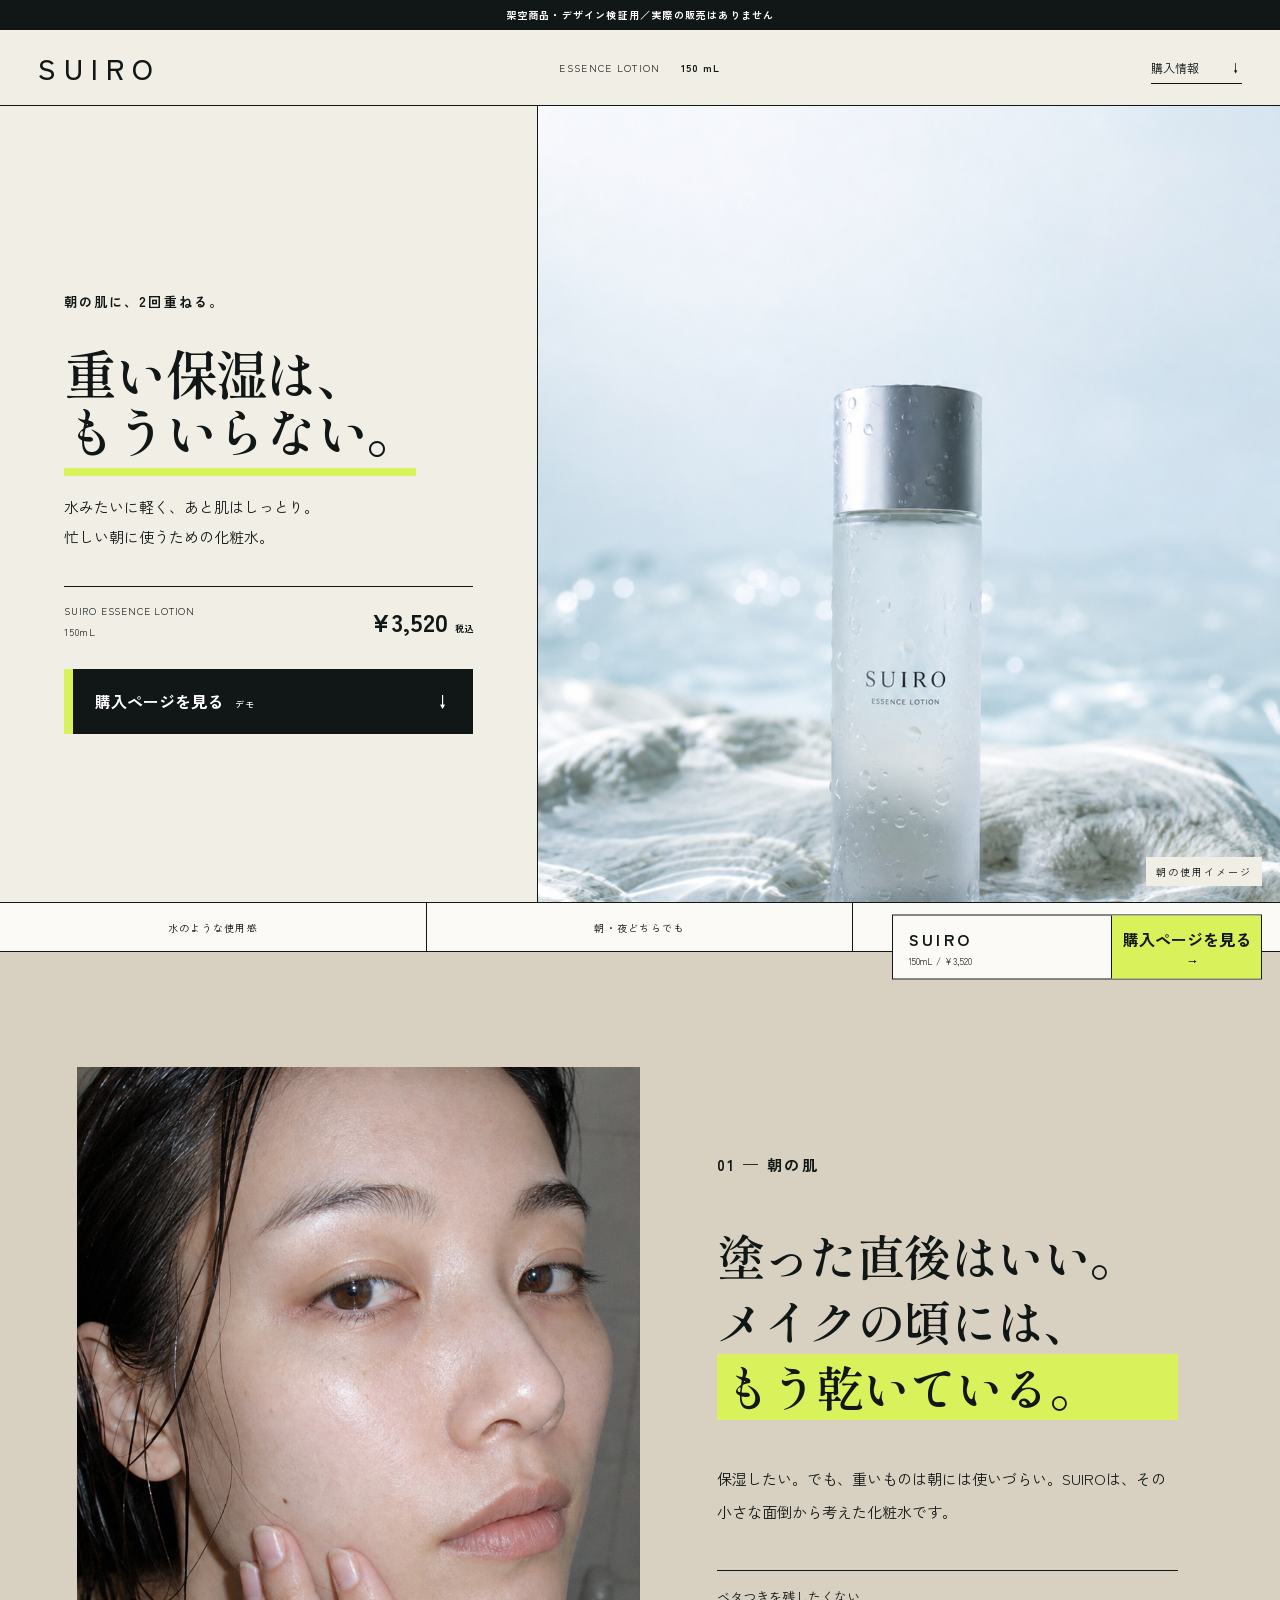
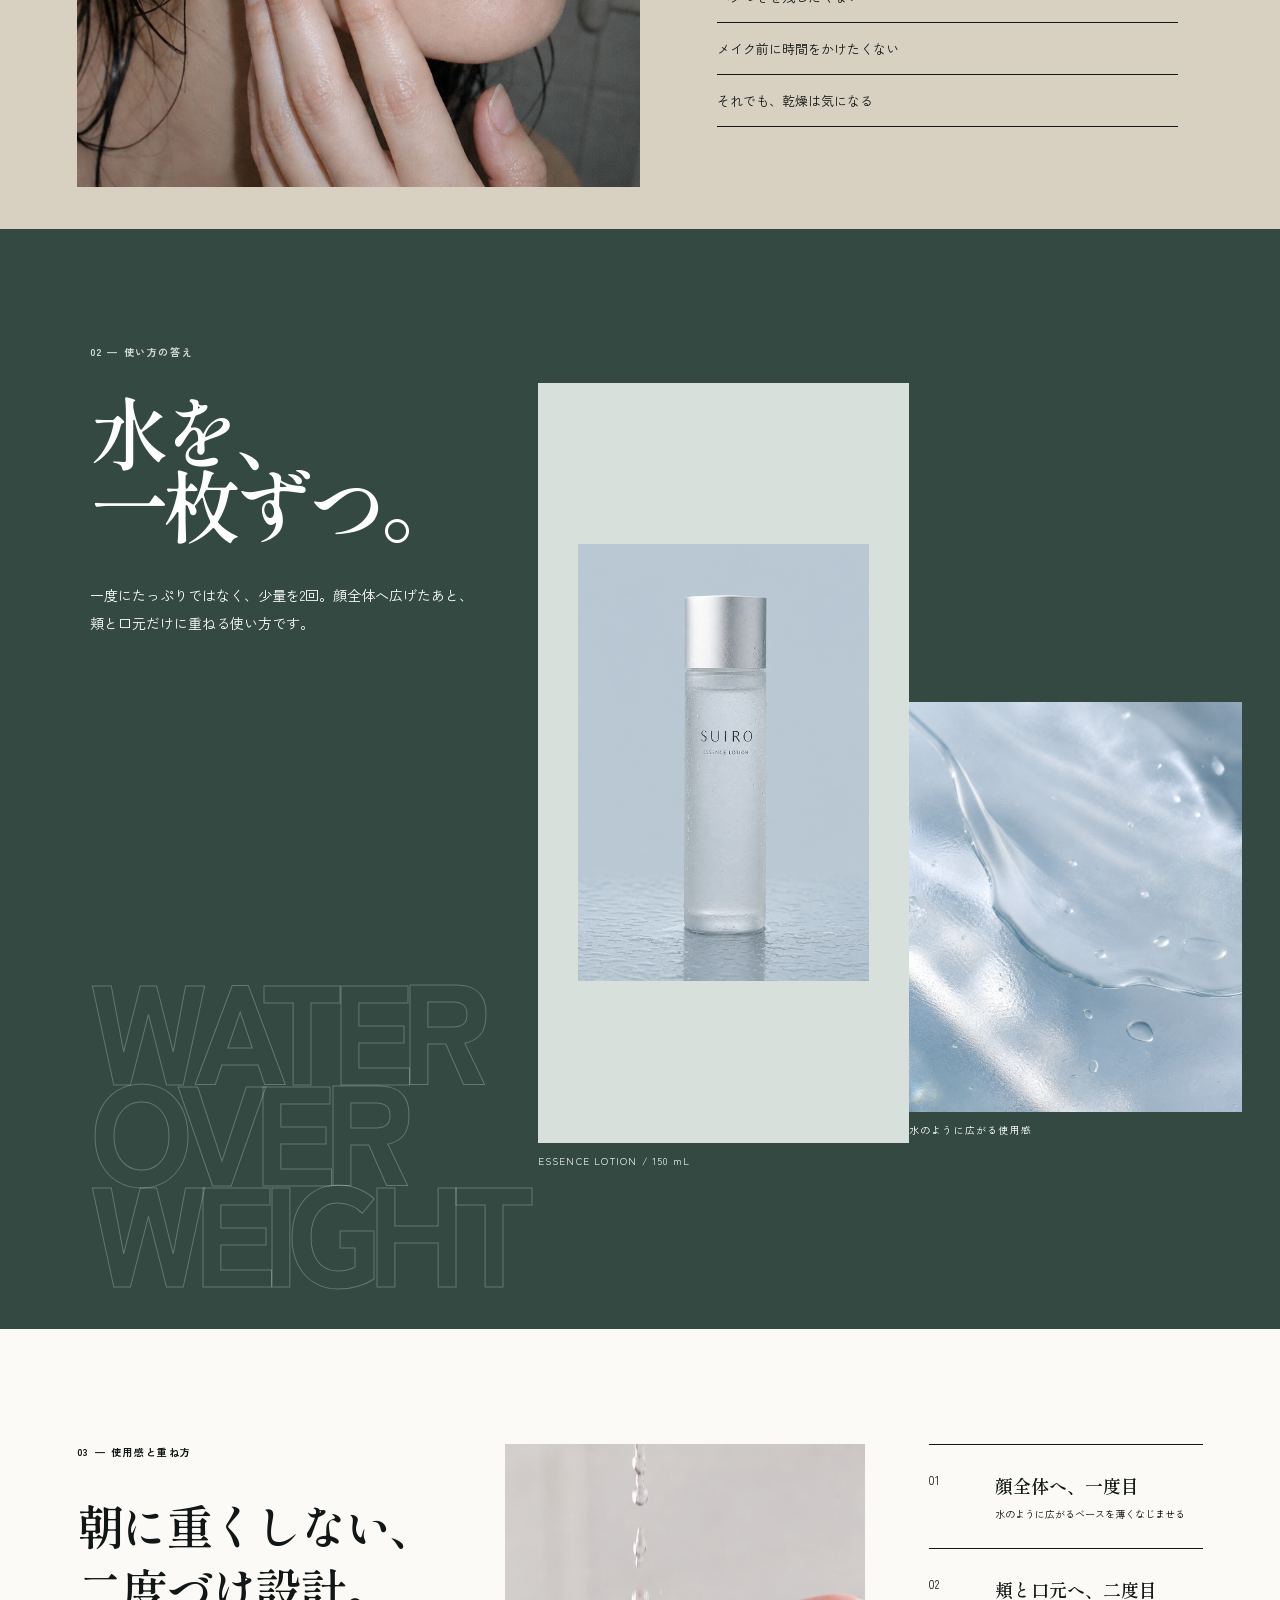
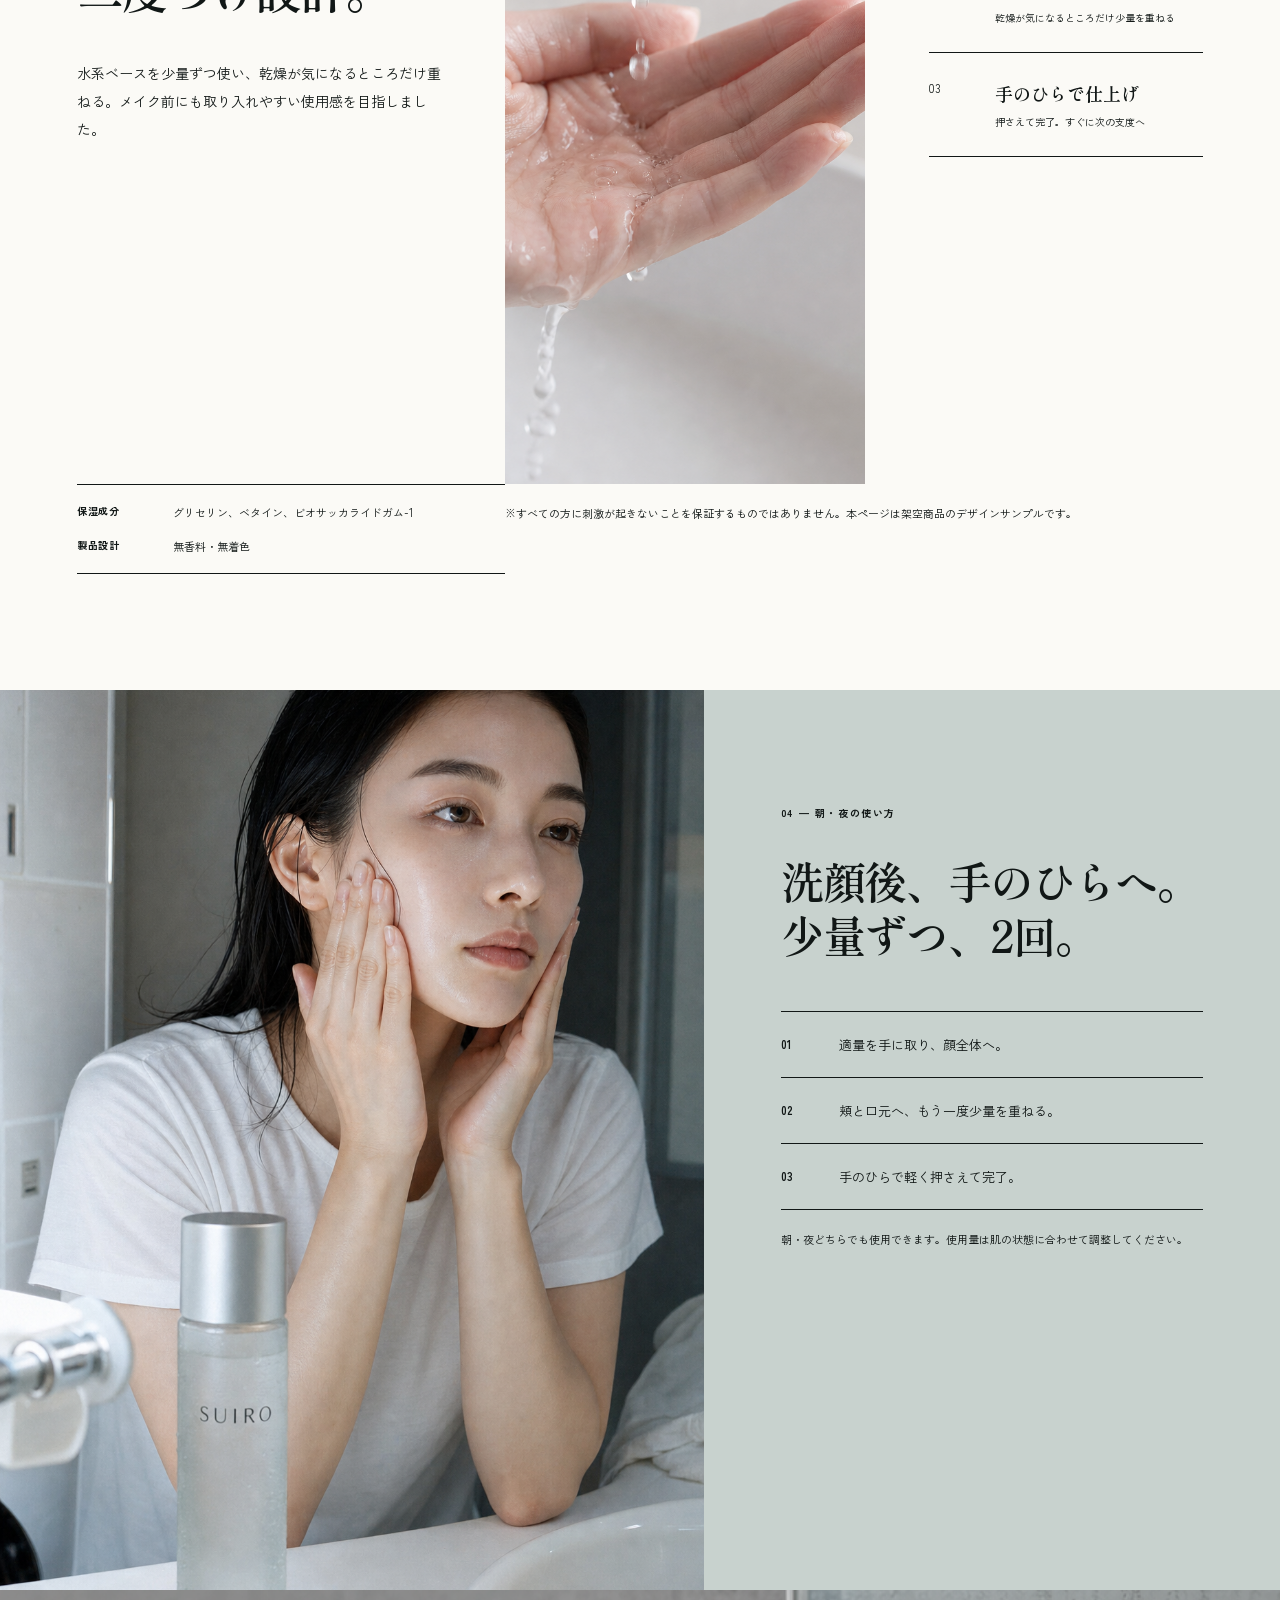
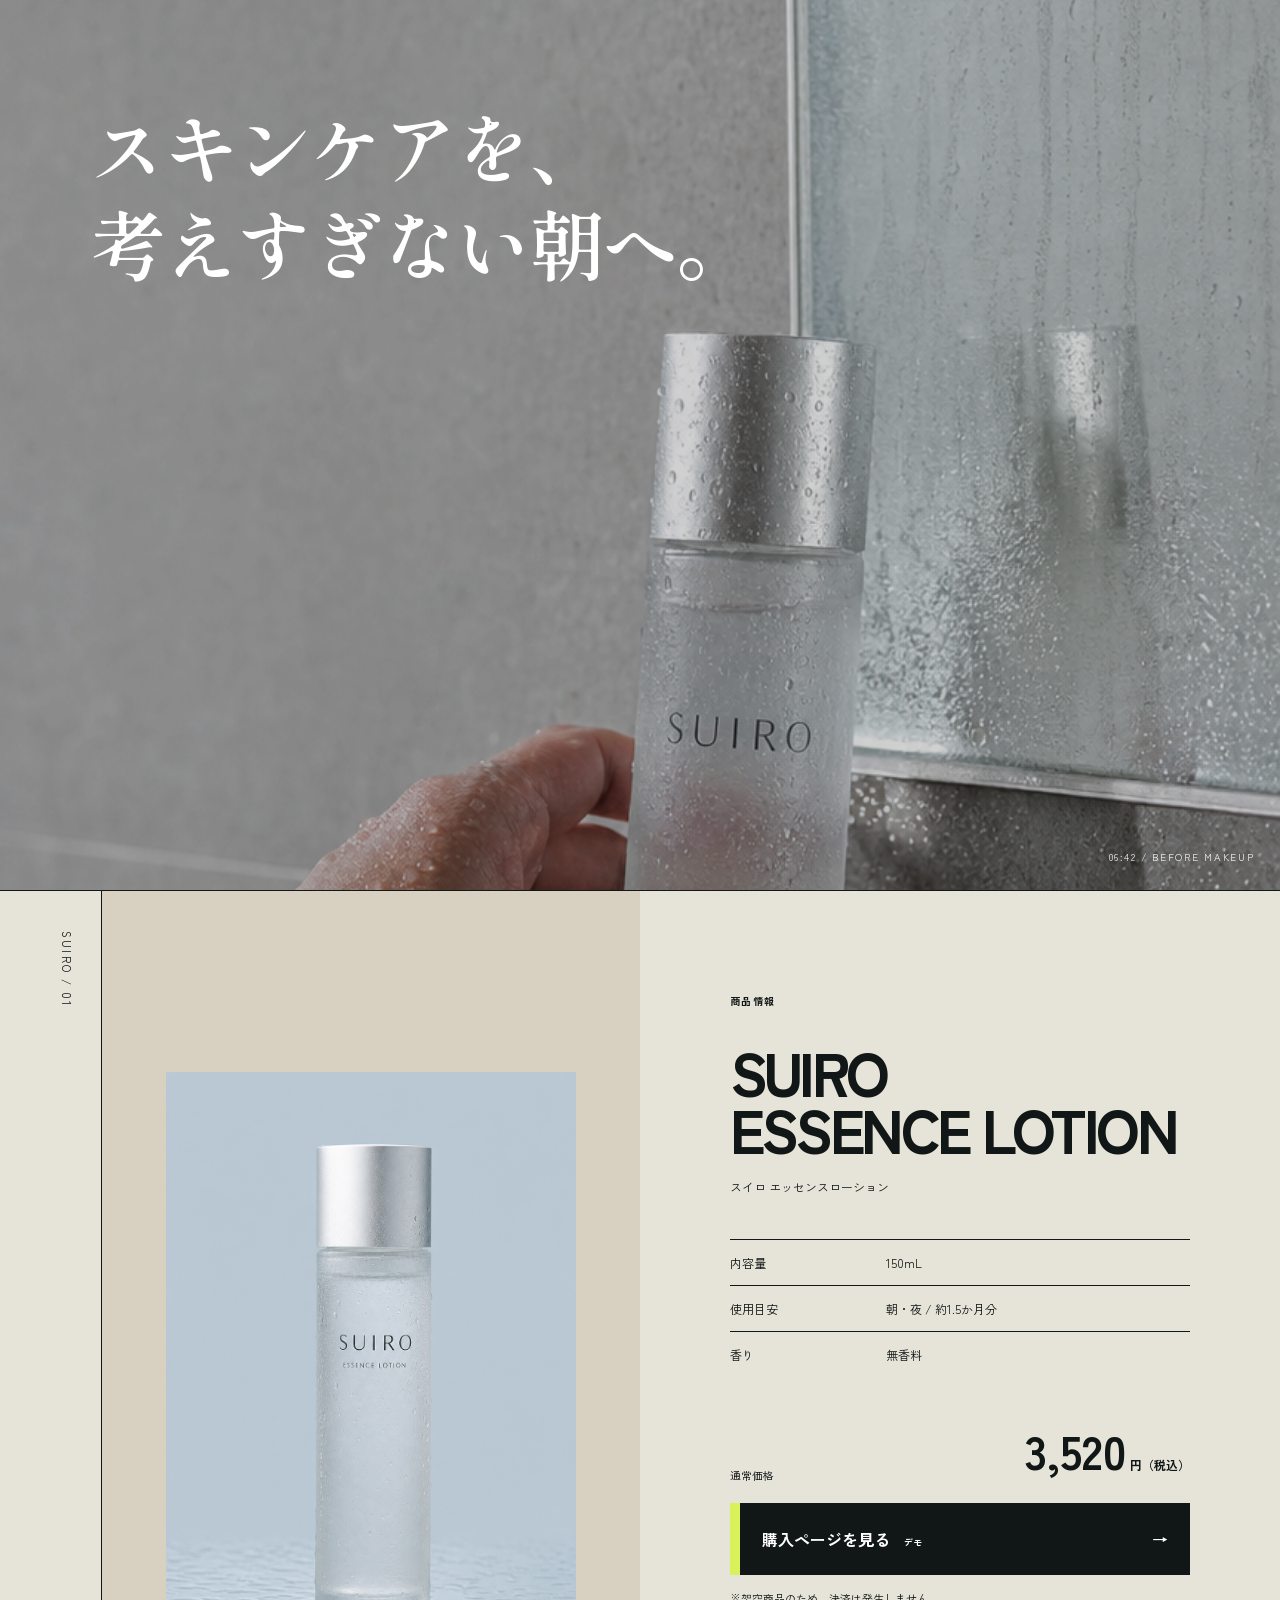
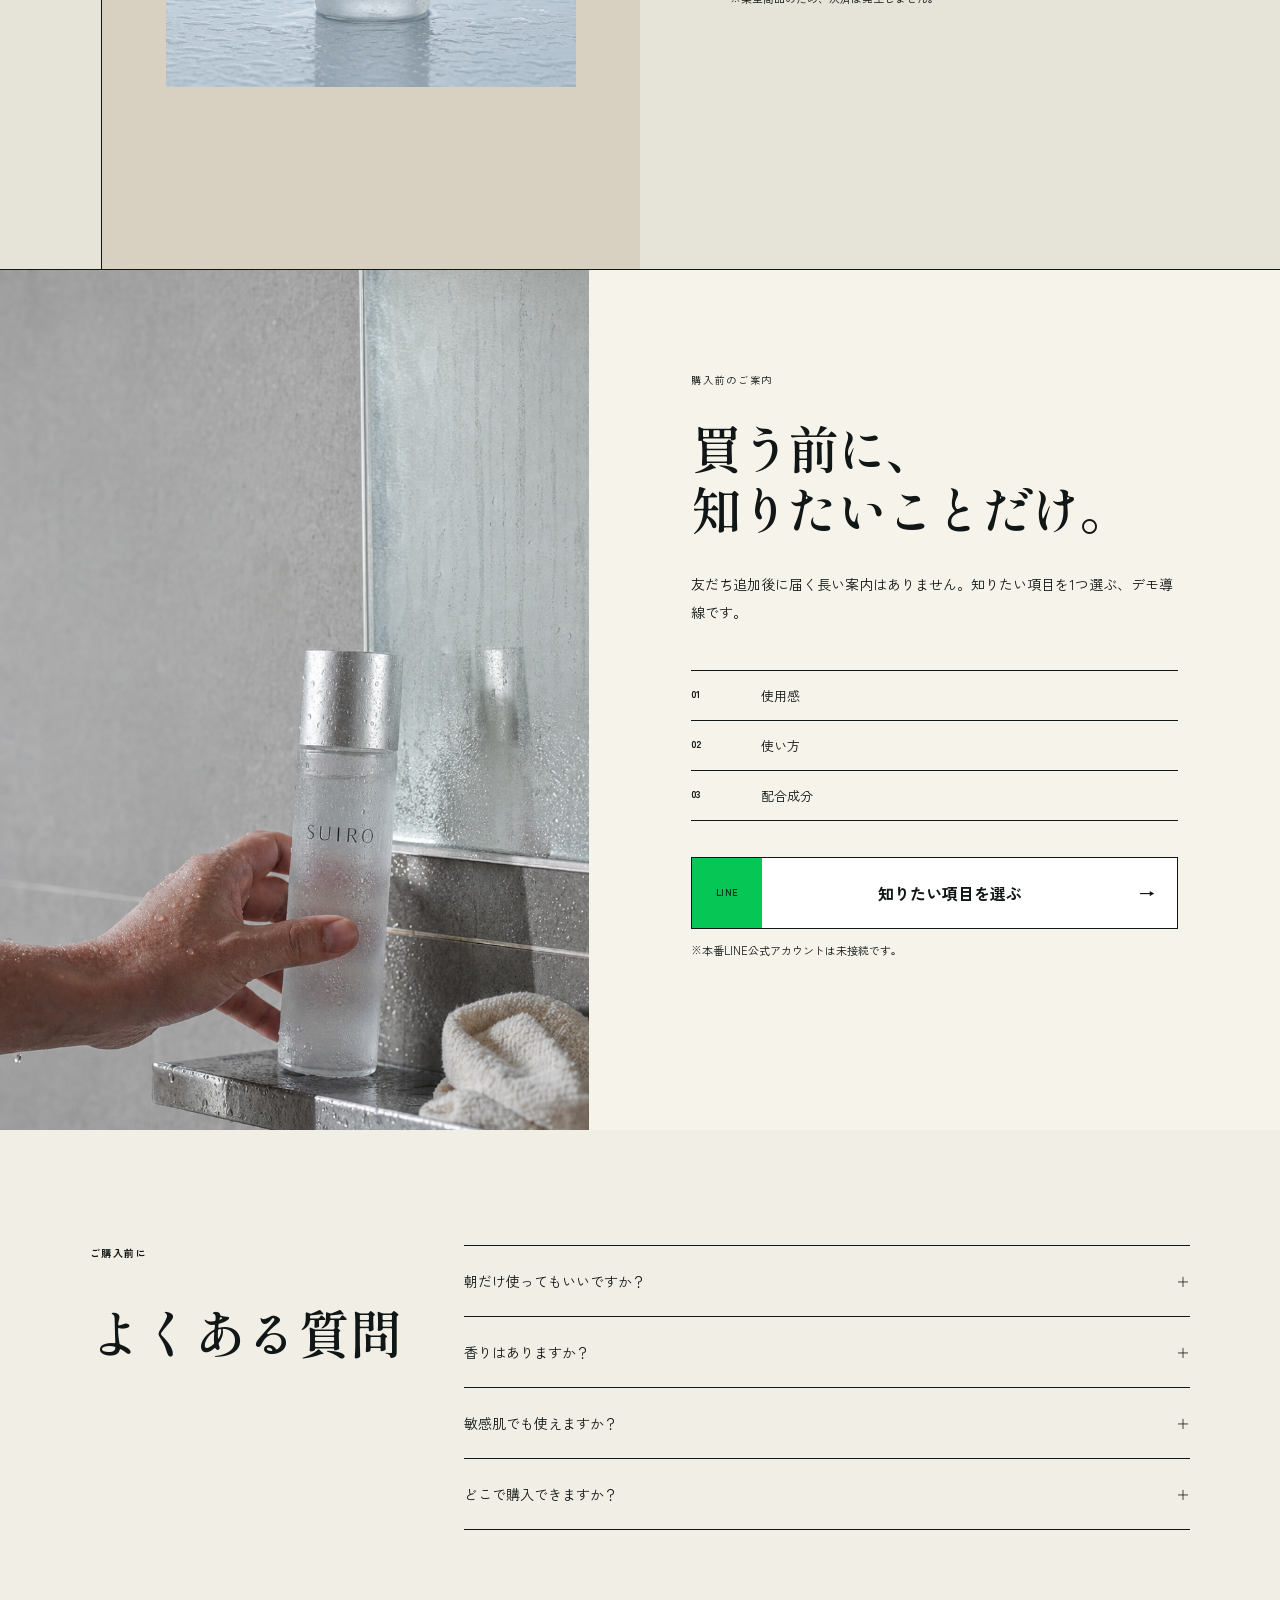
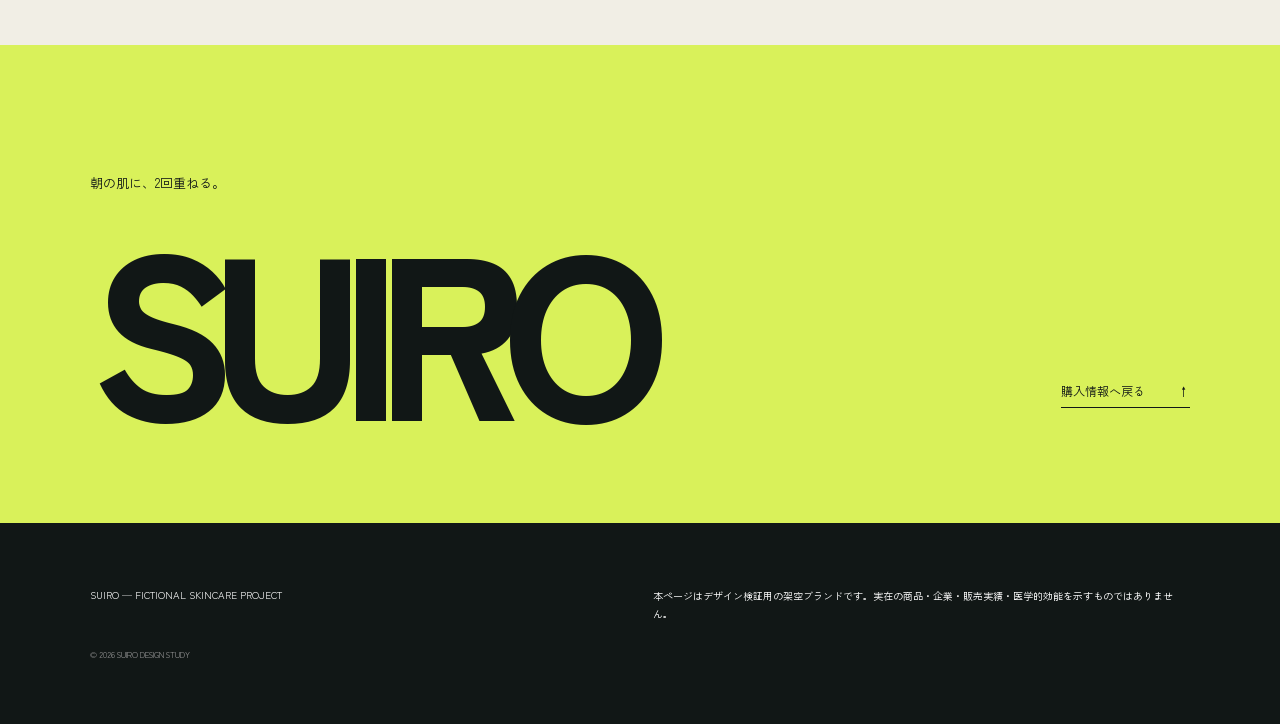
==== commit 83eef756: "Refine SUIRO purchase story and mobile first view" ====
--- a/index.html
+++ b/index.html
@@ -1,67 +1,144 @@
 <!doctype html>
 <html lang="ja">
 <head>
-<meta charset="utf-8"><meta name="viewport" content="width=device-width,initial-scale=1">
-<title>SUIRO｜ゆらぐ前に、満たす。エッセンスローション</title>
-<meta name="description" content="水のように軽やかに、角層までうるおいを届ける架空の化粧水SUIRO。デザインサンプルLPです。">
-<link rel="preconnect" href="https://fonts.googleapis.com"><link rel="preconnect" href="https://fonts.gstatic.com" crossorigin>
-<link href="https://fonts.googleapis.com/css2?family=DM+Serif+Display&family=Noto+Sans+JP:wght@400;500;600;700;800&family=Noto+Serif+JP:wght@500;600&display=swap" rel="stylesheet">
-<style>
-:root{--ink:#17313b;--deep:#082a39;--blue:#dceef4;--pale:#eef7f8;--ice:#f7fbfb;--white:#fff;--line:rgba(23,49,59,.18);--aqua:#2c8297;--sans:"Noto Sans JP",sans-serif;--serif:"Noto Serif JP",serif;--display:"DM Serif Display",serif}*{box-sizing:border-box}html{scroll-behavior:smooth}body{margin:0;color:var(--ink);font-family:var(--sans);line-height:1.8;background:var(--ice);-webkit-font-smoothing:antialiased}a{color:inherit}img{display:block;max-width:100%}.wrap{width:min(1180px,calc(100% - 64px));margin:auto}.concept{height:31px;background:var(--deep);color:#fff;display:flex;align-items:center;justify-content:center;font-size:10px;letter-spacing:.13em;position:relative;z-index:30}header{position:absolute;top:31px;left:0;right:0;z-index:20;height:76px;padding:0 4vw;display:flex;align-items:center;justify-content:space-between;color:var(--deep);border-bottom:1px solid rgba(8,42,57,.14)}.logo{font-family:var(--display);font-size:28px;letter-spacing:.12em;text-decoration:none}.nav{display:flex;align-items:center;gap:28px;font-size:12px;font-weight:600}.nav a{text-decoration:none}.nav-buy{padding:11px 19px;background:var(--deep);color:#fff;border-radius:100px}.menu{display:none;border:0;background:none;color:inherit;font:inherit;font-weight:700}.hero{position:relative;min-height:720px;height:calc(100svh - 31px);max-height:930px;overflow:hidden;display:flex;align-items:center}.hero picture,.hero picture img{position:absolute;inset:0;width:100%;height:100%;object-fit:cover}.hero-copy{position:relative;z-index:2;width:min(1180px,calc(100% - 64px));margin:auto;padding-top:55px}.hero-kicker{font-size:11px;letter-spacing:.23em;font-weight:700;color:var(--aqua);margin-bottom:18px}.hero h1{font-family:var(--serif);font-size:clamp(54px,6vw,90px);font-weight:500;line-height:1.22;letter-spacing:-.055em;margin:0 0 24px}.hero h1 span{display:block;font-family:var(--display);font-size:.23em;letter-spacing:.22em;margin-top:15px;color:var(--aqua)}.hero-lede{font-size:16px;max-width:430px;letter-spacing:.04em}.hero-meta{display:flex;align-items:center;gap:20px;margin-top:30px}.price{font-size:12px}.price strong{font-family:var(--display);font-size:28px;font-weight:400;margin-right:4px}.btn{height:56px;padding:0 28px;display:inline-flex;align-items:center;justify-content:center;background:var(--deep);color:#fff;border:0;border-radius:100px;text-decoration:none;font:inherit;font-size:13px;font-weight:700;cursor:pointer;transition:.25s}.btn:hover{background:var(--aqua);transform:translateY(-2px)}.hero-note{font-size:10px;color:#54717c;margin-top:16px}.vertical{position:absolute;z-index:2;right:2.4vw;bottom:40px;writing-mode:vertical-rl;font-family:var(--display);font-size:12px;letter-spacing:.18em;color:var(--aqua)}
-.ribbon{background:var(--deep);color:#fff}.ribbon-inner{width:min(1180px,calc(100% - 64px));margin:auto;display:grid;grid-template-columns:repeat(3,1fr)}.ribbon-item{padding:25px 32px;border-right:1px solid rgba(255,255,255,.2);display:flex;align-items:center;gap:18px}.ribbon-item:last-child{border:0}.ribbon-item b{font-family:var(--display);font-size:27px;font-weight:400;color:#9fd7e3}.ribbon-item span{font-size:12px;letter-spacing:.06em}
-.section{padding:120px 0}.eyebrow{font-family:var(--display);font-size:13px;letter-spacing:.2em;color:var(--aqua);margin-bottom:15px}.title{font-family:var(--serif);font-size:clamp(39px,5vw,70px);font-weight:500;line-height:1.32;letter-spacing:-.055em;margin:0}.lead{font-size:16px;max-width:580px;color:#4b6974}.story{background:var(--white)}.story-grid{display:grid;grid-template-columns:1.12fr .88fr;min-height:720px}.story-img{position:relative;overflow:hidden}.story-img img{position:absolute;inset:0;width:100%;height:100%;object-fit:cover}.story-copy{padding:110px 8vw 100px 7vw;display:flex;flex-direction:column;justify-content:center}.story-copy .title{font-size:clamp(40px,4vw,64px)}.story-list{margin-top:38px;border-top:1px solid var(--line)}.story-list div{padding:18px 0;border-bottom:1px solid var(--line);display:grid;grid-template-columns:42px 1fr;font-size:14px}.story-list b{font-family:var(--display);font-weight:400;color:var(--aqua)}
-.statement{position:relative;min-height:650px;display:flex;align-items:center;overflow:hidden}.statement img{position:absolute;inset:0;width:100%;height:100%;object-fit:cover}.statement:after{content:"";position:absolute;inset:0;background:linear-gradient(90deg,rgba(255,255,255,.03),rgba(248,252,252,.93) 62%)}.statement-copy{position:relative;z-index:2;width:min(1180px,calc(100% - 64px));margin:auto;display:flex;justify-content:flex-end}.statement-copy>div{width:46%}.statement .title{font-size:clamp(44px,5vw,72px)}
-.formula{background:var(--pale);overflow:hidden}.formula-head{display:grid;grid-template-columns:1.15fr .85fr;gap:6vw;align-items:end;margin-bottom:60px}.formula-head .title{font-size:clamp(46px,4.2vw,62px)}.formula-visual{position:relative}.formula-visual img{width:100%;aspect-ratio:3/2;object-fit:cover}.formula-stamp{position:absolute;left:28px;top:28px;width:110px;height:110px;border-radius:50%;background:var(--deep);color:#fff;display:grid;place-items:center;text-align:center;font-size:10px;line-height:1.5;letter-spacing:.1em;transform:rotate(-8deg)}.ingredients{display:grid;grid-template-columns:repeat(3,1fr);margin-top:0;border-top:1px solid var(--line);border-bottom:1px solid var(--line)}.ingredient{padding:34px;border-right:1px solid var(--line)}.ingredient:last-child{border:0}.ingredient b{display:block;font-family:var(--display);font-size:52px;font-weight:400;color:#aacfd7;line-height:1}.ingredient h3{font-family:var(--serif);font-weight:600;font-size:19px;margin:14px 0 9px}.ingredient p{font-size:12px;color:#5a7580;margin:0}.formula-note{margin-top:17px;font-size:10px;color:#65808a}
-.texture{display:grid;grid-template-columns:1fr 1fr;background:var(--deep);color:#fff;min-height:700px}.texture-img{position:relative}.texture-img img{position:absolute;inset:0;width:100%;height:100%;object-fit:cover}.texture-copy{padding:100px 8vw;display:flex;flex-direction:column;justify-content:center}.texture-copy .eyebrow{color:#9fd7e3}.texture-copy .lead{color:#b6ccd3}.texture-points{display:flex;gap:9px;flex-wrap:wrap;margin-top:30px}.texture-points span{border:1px solid rgba(255,255,255,.35);padding:9px 13px;border-radius:100px;font-size:11px}
-.rhythm{background:#fff}.rhythm-head{text-align:center}.rhythm-head .lead{margin:18px auto 0}.steps{display:grid;grid-template-columns:repeat(3,1fr);gap:0;margin-top:70px;border-top:1px solid var(--line);border-bottom:1px solid var(--line)}.step{padding:45px 40px;border-right:1px solid var(--line);position:relative;min-height:280px}.step:last-child{border:0}.step-no{font-family:var(--display);font-size:74px;line-height:1;color:#d4e8ed}.step h3{font-family:var(--serif);font-size:22px;margin:-10px 0 12px}.step p{font-size:13px;color:#5d7780}.step small{position:absolute;bottom:30px;color:var(--aqua);font-size:10px;letter-spacing:.12em}
-.offer{background:#dceef3;padding:110px 0}.offer-card{background:#fff;display:grid;grid-template-columns:1fr 1fr;min-height:650px;box-shadow:0 35px 80px rgba(14,67,82,.12)}.offer-img{position:relative;overflow:hidden}.offer-img img{width:100%;height:100%;object-fit:cover}.offer-badge{position:absolute;left:28px;top:28px;padding:12px 16px;background:var(--deep);color:#fff;font-size:10px;letter-spacing:.12em}.offer-copy{padding:70px 7vw;display:flex;flex-direction:column;justify-content:center}.offer-brand{font-family:var(--display);font-size:43px;letter-spacing:.1em}.offer-name{font-family:var(--serif);font-size:21px;margin-top:4px}.offer-desc{font-size:13px;color:#5d7882;margin:24px 0}.offer-price{padding:22px 0;border-block:1px solid var(--line);display:flex;justify-content:space-between;align-items:end}.offer-price span{font-size:12px}.offer-price strong{font-family:var(--display);font-size:38px;font-weight:400}.offer-price small{font-size:10px}.offer .btn{width:100%;margin-top:25px;height:64px}.shipping{text-align:center;font-size:10px;color:#6c858e;margin-top:12px}.sample-note{margin-top:25px;padding:15px;background:var(--pale);font-size:10px}
-.faq{background:var(--ice)}.faq-grid{display:grid;grid-template-columns:1fr 1fr;gap:6vw}.faq-grid .title{font-size:clamp(42px,4.2vw,60px)}.faq-list{border-top:1px solid var(--line)}details{border-bottom:1px solid var(--line)}summary{list-style:none;padding:24px 42px 24px 0;font-family:var(--serif);font-size:17px;cursor:pointer;position:relative}summary::-webkit-details-marker{display:none}summary:after{content:"＋";position:absolute;right:4px;top:21px;color:var(--aqua)}details[open] summary:after{content:"−"}details p{margin:0;padding:0 36px 24px 0;font-size:13px;color:#5b7580}
-.closing{position:relative;min-height:600px;display:grid;place-items:center;text-align:center;overflow:hidden;background:var(--deep);color:#fff}.closing:before,.closing:after{content:"";position:absolute;border:1px solid rgba(159,215,227,.26);border-radius:50%;width:550px;height:550px}.closing:before{left:-230px;top:-240px}.closing:after{right:-260px;bottom:-300px}.closing-content{position:relative;z-index:2}.closing .title{font-size:clamp(46px,6vw,80px)}.closing p{color:#b8ccd3}.closing .btn{background:#fff;color:var(--deep);margin-top:18px}.closing .btn-line{background:#06c755;color:#fff}.closing .btn-line:hover{background:#05aa49}footer{background:var(--deep);color:#8ca4ad;border-top:1px solid rgba(255,255,255,.14);padding:32px 5vw;display:flex;justify-content:space-between;font-size:10px}.sticky-buy{display:none}.modal{position:fixed;inset:0;z-index:80;background:rgba(4,24,31,.72);display:none;place-items:center;padding:24px}.modal.open{display:grid}.modal-card{width:min(520px,100%);background:#fff;padding:45px;text-align:center;box-shadow:0 30px 80px rgba(0,0,0,.3)}.modal-card h2{font-family:var(--serif);font-size:29px}.modal-card p{font-size:13px;color:#5d7580}.modal-card button{margin-top:16px}.reveal{transform:translateY(22px);transition:.7s ease}.reveal.on{transform:none}
-.hero-video,.motion-plate{position:absolute;inset:0;width:100%;height:100%;object-fit:cover;opacity:0;pointer-events:none;transition:opacity .5s ease}.hero-video[data-ready="true"],.motion-plate[data-ready="true"]{opacity:1}.story-img .motion-plate,.statement .motion-plate{z-index:1}.statement-copy{z-index:3}.story-copy{position:relative;z-index:2}
-body[data-motion-level="subtle"] .hero picture img{transform:scale(calc(1.02 + var(--motion-scroll,0)*.00002));transform-origin:70% 55%;transition:transform .15s linear}body[data-motion-level="subtle"] .story-img img{transform:translateY(calc(var(--motion-scroll,0)*-.012px)) scale(1.03)}body[data-motion-level="subtle"] .formula-stamp{animation:floatStamp 5s ease-in-out infinite}body[data-motion-level="static"] .reveal{transform:none}body[data-motion-level="static"] *{animation:none!important;scroll-behavior:auto!important}
-.motion-demo{position:fixed;z-index:70;right:14px;bottom:14px;padding:7px;background:rgba(8,42,57,.9);backdrop-filter:blur(12px);border-radius:999px;box-shadow:0 12px 30px rgba(0,0,0,.2)}.motion-demo button{border:0;background:transparent;color:#b9d4dc;font:700 10px var(--sans);padding:8px 11px;border-radius:999px;cursor:pointer}.motion-demo button[aria-current="true"]{background:#fff;color:var(--deep)}@keyframes floatStamp{50%{transform:rotate(-4deg) translateY(-8px)}}
-.hero-actions,.closing-actions{display:flex;gap:10px;flex-wrap:wrap}.btn-line{background:#06c755;color:#fff}.btn-line:hover{background:#05aa49}.btn-ghost{background:rgba(255,255,255,.82);color:var(--deep);border:1px solid rgba(8,42,57,.25)}.hero-meta{align-items:flex-end}.hero-meta-main{display:grid;gap:14px}
-.mid-cta{background:var(--deep);color:#fff;padding:34px 0}.mid-cta-inner{display:grid;grid-template-columns:1fr auto;align-items:center;gap:40px}.mid-cta-copy{display:flex;align-items:center;gap:24px}.mid-cta-copy b{font-family:var(--serif);font-size:25px;font-weight:500}.mid-cta-copy span{font-size:12px;color:#b8cfd7}.mid-cta .btn-line{min-width:250px}
-.line-flow{padding:120px 0;background:linear-gradient(135deg,#eff8f7 0%,#fff 55%,#dceef3 100%);overflow:hidden}.line-grid{display:grid;grid-template-columns:.88fr 1.12fr;gap:8vw;align-items:center}.line-copy .title{font-size:clamp(42px,4.6vw,68px)}.line-copy .lead{margin:22px 0 30px}.line-steps{display:grid;gap:0;border-top:1px solid var(--line);margin:35px 0}.line-step{display:grid;grid-template-columns:48px 1fr;gap:14px;padding:17px 0;border-bottom:1px solid var(--line)}.line-step b{font-family:var(--display);font-size:24px;color:#06a948}.line-step strong{display:block;font-family:var(--serif);font-size:16px}.line-step span{font-size:11px;color:#627a83}.line-disclosure{font-size:10px;color:#68818a;margin-top:12px}
-.line-phone-wrap{position:relative;min-height:690px;display:grid;place-items:center}.line-orbit{position:absolute;width:650px;height:650px;border-radius:50%;border:1px solid rgba(44,130,151,.2)}.line-orbit:before,.line-orbit:after{content:"";position:absolute;border-radius:50%;border:1px solid rgba(44,130,151,.14);inset:70px}.line-orbit:after{inset:140px}.line-phone{position:relative;width:330px;background:#f8fafb;border:10px solid #132d37;border-radius:48px;box-shadow:0 40px 90px rgba(8,42,57,.25);overflow:hidden}.phone-head{height:76px;background:#fff;padding:28px 20px 12px;text-align:center;font-size:12px;font-weight:700;border-bottom:1px solid #e2e9eb}.phone-chat{padding:24px 17px 26px;background:#e7f0f2;min-height:490px}.chat-time{text-align:center;color:#799098;font-size:9px;margin-bottom:18px}.bubble{width:84%;background:#fff;border-radius:4px 18px 18px 18px;padding:13px 15px;font-size:11px;line-height:1.65;margin:0 0 12px;box-shadow:0 6px 18px rgba(8,42,57,.06)}.bubble.brand{background:var(--deep);color:#fff}.chat-card{background:#fff;border-radius:16px;overflow:hidden;margin-top:14px;box-shadow:0 12px 30px rgba(8,42,57,.1)}.chat-card img{width:100%;height:150px;object-fit:cover}.chat-card-copy{padding:15px}.chat-card-copy b{font-family:var(--serif);display:block}.chat-choices{display:grid;gap:7px;margin-top:12px}.chat-choices span{display:block;border:1px solid #06c755;color:#068d42;border-radius:8px;padding:8px;text-align:center;font-size:10px;font-weight:700}.line-badge{position:absolute;right:2%;top:11%;width:104px;height:104px;background:#06c755;color:#fff;border-radius:50%;display:grid;place-items:center;text-align:center;font-size:10px;font-weight:800;line-height:1.4;transform:rotate(7deg);box-shadow:0 18px 40px rgba(6,199,85,.25)}
-.sticky-dock{position:fixed;z-index:46;right:18px;bottom:18px;display:flex;gap:8px;padding:8px;background:rgba(255,255,255,.9);backdrop-filter:blur(12px);border:1px solid rgba(8,42,57,.12);border-radius:999px;box-shadow:0 18px 45px rgba(8,42,57,.2);transform:translateY(120px);opacity:0;transition:.3s}.sticky-dock.show{transform:none;opacity:1}.sticky-dock .btn{height:50px;padding:0 22px;font-size:12px}.sticky-dock .dock-product{background:var(--deep)}
-.line-modal-card{width:min(780px,100%);background:#fff;display:grid;grid-template-columns:.8fr 1.2fr;overflow:hidden}.line-modal-visual{background:var(--deep);color:#fff;padding:42px;display:flex;flex-direction:column;justify-content:space-between}.line-modal-visual strong{font-family:var(--display);font-size:36px;letter-spacing:.08em}.line-modal-body{padding:44px}.line-modal-body h2{font-family:var(--serif);font-size:30px;margin:0 0 12px}.line-modal-body p{font-size:13px;color:#607780}.line-demo-path{display:grid;gap:10px;margin:25px 0}.line-demo-path div{display:flex;gap:13px;align-items:center;font-size:12px}.line-demo-path b{width:28px;height:28px;border-radius:50%;background:#06c755;color:#fff;display:grid;place-items:center}.line-modal-actions{display:flex;gap:9px;flex-wrap:wrap}
-@media(max-width:760px){.wrap{width:calc(100% - 36px)}.concept{font-size:8px}header{top:31px;height:62px;padding:0 18px}.logo{font-size:23px}.nav{display:none}.nav.open{display:flex;position:absolute;top:62px;left:0;right:0;background:rgba(247,251,251,.98);padding:14px 18px;flex-direction:column;align-items:stretch;gap:0;box-shadow:0 18px 32px rgba(0,0,0,.1)}.nav.open a{padding:13px 0;border-bottom:1px solid var(--line)}.nav.open .nav-buy{background:none;color:var(--deep);border-radius:0}.menu{display:block}.hero{height:auto;min-height:780px;align-items:flex-start}.hero picture img{object-position:center bottom}.hero:after{content:"";position:absolute;inset:0;background:linear-gradient(180deg,#f7fbfb 0%,#f7fbfb 50%,rgba(247,251,251,.96) 61%,rgba(247,251,251,.48) 72%,transparent 82%)}.hero-copy{width:calc(100% - 36px);padding-top:132px}.hero-kicker{font-size:9px}.hero h1{font-size:48px;line-height:1.25}.hero-lede{font-size:13px;max-width:340px}.hero-meta{display:block;margin-top:20px}.price{margin-bottom:13px}.hero-note{max-width:290px}.vertical{display:none}.ribbon-inner{width:100%;grid-template-columns:1fr}.ribbon-item{padding:15px 20px;border-right:0;border-bottom:1px solid rgba(255,255,255,.2)}.ribbon-item b{font-size:22px}.section{padding:80px 0}.title{font-size:38px}.lead{font-size:14px}.story-grid{grid-template-columns:1fr}.story-img{height:450px}.story-img img{object-position:44% center}.story-copy{padding:70px 18px}.story-copy .title{font-size:38px}.statement{min-height:680px;align-items:flex-end}.statement img{object-position:28% center}.statement:after{background:linear-gradient(0deg,rgba(248,252,252,.98) 0%,rgba(248,252,252,.82) 38%,transparent 68%)}.statement-copy{width:calc(100% - 36px);padding-bottom:58px}.statement-copy>div{width:100%}.statement .title{font-size:40px}.formula-head{grid-template-columns:1fr;gap:12px}.formula-head .title{font-size:38px}.formula-visual img{aspect-ratio:4/3}.formula-stamp{width:86px;height:86px;left:15px;top:15px;font-size:8px}.ingredients{grid-template-columns:1fr}.ingredient{border-right:0;border-bottom:1px solid var(--line);padding:27px 4px}.ingredient:last-child{border:0}.ingredient b{font-size:42px}.texture{grid-template-columns:1fr;min-height:0}.texture-img{height:430px}.texture-copy{padding:70px 18px}.steps{grid-template-columns:1fr;margin-top:45px}.step{border-right:0;border-bottom:1px solid var(--line);padding:35px 4px;min-height:240px}.step:last-child{border:0}.offer{padding:70px 0}.offer-card{grid-template-columns:1fr}.offer-img{height:420px}.offer-copy{padding:48px 25px}.offer-brand{font-size:37px}.faq-grid{grid-template-columns:1fr}.faq-list{margin-top:20px}.closing{min-height:570px;padding:70px 18px}.closing .title{font-size:45px}footer{display:block;padding-bottom:105px}footer span{display:block;margin-top:8px}.sticky-buy{position:fixed;z-index:45;display:flex;left:10px;right:10px;bottom:10px;height:58px;background:var(--deep);color:#fff;border-radius:100px;align-items:center;justify-content:center;text-decoration:none;font-size:13px;font-weight:700;box-shadow:0 14px 35px rgba(0,0,0,.25);transform:translateY(90px);transition:.3s}.sticky-buy.show{transform:none}.modal-card{padding:34px 22px}}
-@media(max-width:760px){.hero-video[data-ready="true"]{transform:translateY(7%) scale(1.08)}}
-@media(max-width:760px){.hero-actions{display:grid}.hero-actions .btn{width:100%}.mid-cta{padding:28px 18px}.mid-cta-inner{grid-template-columns:1fr;gap:20px}.mid-cta-copy{display:block}.mid-cta-copy b{display:block;font-size:22px}.mid-cta-copy span{display:block;margin-top:6px}.mid-cta .btn-line{width:100%;min-width:0}.line-flow{padding:80px 0}.line-grid{grid-template-columns:1fr}.line-phone-wrap{min-height:580px;margin-top:20px}.line-orbit{width:520px;height:520px}.line-phone{width:290px;border-width:8px;border-radius:40px}.phone-chat{min-height:440px}.line-badge{right:4%;top:5%;width:82px;height:82px}.sticky-dock{left:8px;right:8px;bottom:8px;border-radius:18px}.sticky-dock .btn{flex:1;padding:0 10px}.line-modal-card{grid-template-columns:1fr}.line-modal-visual{padding:24px}.line-modal-body{padding:28px 22px}.closing-actions{display:grid}.closing-actions .btn{width:100%}}
-/* Editorial conversion system — deliberately avoids generic pill/card UI */
-.btn,.nav-buy,.texture-points span{border-radius:0}.formula-stamp{border-radius:0;width:112px;height:76px;transform:none}.texture-points span{border:0;border-bottom:1px solid rgba(255,255,255,.45);padding:7px 0;margin-right:14px}.modal-card{border-radius:0}
-.hero-media-label{position:absolute;z-index:4;right:22px;bottom:18px;color:rgba(8,42,57,.62);font:700 8px var(--sans);letter-spacing:.16em}.line-entry{appearance:none;border:0;border-radius:0;display:grid;grid-template-columns:58px 1fr 24px;align-items:stretch;width:min(390px,100%);min-height:72px;padding:0;background:var(--deep);color:#fff;text-align:left;cursor:pointer;box-shadow:0 14px 30px rgba(8,42,57,.12)}.line-entry>span:nth-child(2){display:flex;flex-direction:column;justify-content:center;padding:10px 15px}.line-entry b{font:700 13px var(--sans);letter-spacing:.02em}.line-entry small{font:500 9px var(--sans);color:#b6cbd2;margin-top:3px;letter-spacing:.06em}.line-entry>i{display:grid;place-items:center;font-style:normal;font-size:18px}.line-mark{display:grid!important;place-items:center;padding:0!important;background:#06c755;color:#fff;font:800 10px var(--sans)!important;letter-spacing:.05em}.line-entry:hover>i{transform:translateX(3px)}.line-entry>i{transition:transform .2s}.hero-actions{display:grid;justify-items:start;gap:13px}.hero-detail-link{color:var(--deep);font-size:11px;font-weight:700;text-underline-offset:5px;text-decoration-thickness:1px}.mid-cta{padding:30px 0}.line-text-link{appearance:none;border:0;border-bottom:1px solid currentColor;background:transparent;color:inherit;display:grid;grid-template-columns:1fr auto;gap:44px;align-items:center;min-width:250px;padding:13px 0;font:700 12px var(--sans);cursor:pointer;text-align:left}.line-text-link i{font-style:normal;font-size:18px}.offer-preview{appearance:none;width:100%;border:0;border-bottom:1px solid var(--line);border-radius:0;background:transparent;color:var(--deep);display:flex;justify-content:space-between;padding:17px 2px 12px;margin-top:8px;font:700 11px var(--sans);cursor:pointer}.offer .line-entry{width:100%;margin-top:28px}.line-flow{background:#e8eeec;padding:130px 0}.line-editorial{display:grid;grid-template-columns:.78fr 1.22fr;gap:7vw;align-items:center}.line-copy .lead{margin:24px 0 30px}.line-route{border-top:1px solid rgba(8,42,57,.25);margin:28px 0 32px}.line-route>div{display:grid;grid-template-columns:42px 1fr;align-items:center;border-bottom:1px solid rgba(8,42,57,.18);padding:13px 0}.line-route b{font-family:var(--display);font-size:20px;font-weight:400;color:#1f7788}.line-route span{font-family:var(--serif);font-size:14px}.line-entry-light{background:#fff;color:var(--deep);box-shadow:none}.line-entry-light small{color:#667d84}.line-board{background:var(--deep);color:#fff;min-height:610px;display:grid;grid-template-rows:auto 1fr auto;box-shadow:28px 28px 0 #c5d9d8}.line-board-head,.line-board-foot{display:flex;justify-content:space-between;align-items:center;padding:19px 24px;border-bottom:1px solid rgba(255,255,255,.16);font:700 9px var(--sans);letter-spacing:.13em}.line-board-head b{font-size:8px;color:#b6c9ce}.line-board-head b i{display:inline-block;width:7px;height:7px;background:#06c755;margin-right:6px}.line-board-foot{border:0;border-top:1px solid rgba(255,255,255,.16);color:#8faab2}.line-board-body{display:grid;grid-template-columns:.8fr 1.2fr;min-height:500px}.line-board-image{position:relative;overflow:hidden;background:#dce8e8}.line-board-image img{width:100%;height:100%;object-fit:cover}.line-board-image>span{position:absolute;left:16px;bottom:16px;background:rgba(255,255,255,.9);color:var(--deep);padding:10px 12px;font:700 8px/1.5 var(--sans);letter-spacing:.1em}.line-board-menu{display:grid;grid-template-rows:repeat(3,1fr)}.line-board-menu>div{display:grid;grid-template-columns:42px 1fr 24px;align-items:center;padding:22px;border-bottom:1px solid rgba(255,255,255,.16)}.line-board-menu>div:last-child{border-bottom:0}.line-board-menu em{font:400 22px var(--display);color:#72b2bf}.line-board-menu span{display:grid;gap:5px}.line-board-menu b{font:500 15px var(--serif)}.line-board-menu small{font:500 9px var(--sans);color:#8faab2;letter-spacing:.05em}.line-board-menu i{font-style:normal;color:#71b4c1}.sticky-dock{right:20px;bottom:20px;display:grid;grid-template-columns:150px 220px;gap:0;padding:0;border:0;border-radius:0;background:var(--deep);color:#fff;box-shadow:0 18px 45px rgba(8,42,57,.26);transform:translateY(120px)}.dock-meta{display:flex;flex-direction:column;justify-content:center;padding:0 18px}.dock-meta b{font-family:var(--display);letter-spacing:.1em}.dock-meta span{font-size:8px;color:#9fb4bb;margin-top:3px}.dock-line{appearance:none;border:0;border-left:3px solid #06c755;border-radius:0;background:#fff;color:var(--deep);height:66px;padding:0 18px;display:grid;grid-template-columns:42px 1fr auto;align-items:center;gap:9px;font:700 11px var(--sans);cursor:pointer}.dock-line>span{font:800 9px var(--sans);color:#06a948}.dock-line i{font-style:normal;font-size:16px}.closing-actions{display:grid;justify-content:center;gap:16px}.closing .line-text-link{color:#fff;min-width:280px}.closing-detail{color:#a8bdc4;font-size:10px;text-underline-offset:5px}.line-modal-card,.line-modal-actions .btn,.line-demo-path b{border-radius:0}.line-demo-path b{background:var(--deep);border-left:3px solid #06c755}.line-modal-actions .btn-line{background:var(--deep);color:#fff}
-@media(max-width:760px){.hero{min-height:940px;background:#f7fbfb}.hero picture,.hero-video{inset:auto 0 0;height:440px;width:100%}.hero picture img,.hero-video{object-position:center 58%}.hero-video[data-ready="true"]{transform:none}.hero:after{inset:auto 0 0;height:470px;background:linear-gradient(180deg,#f7fbfb 0%,rgba(247,251,251,.82) 12%,rgba(247,251,251,.12) 35%,transparent 55%)}.hero-copy{padding-top:118px;margin:0 auto}.hero h1{font-size:46px;line-height:1.18}.hero-lede{font-size:12px;line-height:1.85}.hero-meta{margin-top:16px}.hero-note{font-size:8px;max-width:340px;margin-top:10px}.hero-media-label{right:14px;bottom:12px;color:#fff;text-shadow:0 1px 4px rgba(0,0,0,.35)}.line-entry{width:100%;min-height:68px;grid-template-columns:54px 1fr 24px}.hero-actions{width:100%}.hero-detail-link{padding:4px 0}.mid-cta{padding:26px 18px}.mid-cta-inner{gap:12px}.line-text-link{width:100%;min-width:0}.line-flow{padding:86px 0}.line-editorial{grid-template-columns:1fr;gap:52px}.line-board{min-height:0;box-shadow:12px 12px 0 #c5d9d8}.line-board-body{grid-template-columns:1fr}.line-board-image{height:270px}.line-board-menu>div{min-height:105px;padding:18px}.line-board-head,.line-board-foot{padding:16px}.sticky-dock{left:0;right:0;bottom:0;grid-template-columns:42% 58%;border-radius:0}.dock-line{height:64px}.dock-meta{padding:0 14px}.closing-actions{width:100%}.closing .line-text-link{min-width:0}.line-modal-actions{display:grid}.line-modal-actions .btn{width:100%}}
-@media(prefers-reduced-motion:reduce){*{scroll-behavior:auto!important;animation:none!important}.reveal{transform:none}}
-</style>
+<meta charset="utf-8">
+<meta name="viewport" content="width=device-width,initial-scale=1,viewport-fit=cover">
+<meta name="theme-color" content="#f1eee5">
+<title>SUIRO｜朝の肌に、水を置く。</title>
+<meta name="description" content="架空化粧水SUIROの販売LPデザインサンプル。">
+<link rel="preconnect" href="https://fonts.googleapis.com">
+<link rel="preconnect" href="https://fonts.gstatic.com" crossorigin>
+<link href="https://fonts.googleapis.com/css2?family=Shippori+Mincho+B1:wght@400;600;700&family=Zen+Kaku+Gothic+New:wght@400;500;700;900&display=swap" rel="stylesheet">
+<link rel="stylesheet" href="v2.css">
 </head>
 <body>
-<div class="concept">CONCEPT SITE — 架空商品のデザインサンプルです／実際の販売はありません</div>
-<header><a href="#top" class="logo">SUIRO</a><nav class="nav" id="nav"><a href="#concept">コンセプト</a><a href="#formula">うるおい設計</a><a href="#howto">使い方</a><a href="#line-flow">LINE案内</a><a href="#faq">FAQ</a><a href="#offer" class="nav-buy">商品を見る</a></nav><button class="menu" aria-label="メニュー" aria-expanded="false" aria-controls="nav">MENU</button></header>
+<aside class="sample-note" aria-label="このページについて">架空商品・デザイン検証用／実際の販売はありません</aside>
+<header class="site-head">
+  <a class="wordmark" href="#top" aria-label="SUIRO トップ">SUIRO</a>
+  <div class="head-spec">ESSENCE LOTION <b>150 mL</b></div>
+  <a class="head-link" href="#offer">購入情報 <span>↓</span></a>
+</header>
 <main id="top">
-<section class="hero"><picture><source media="(max-width:760px)" srcset="assets/hero-mobile.png"><img src="assets/hero-desktop.png" alt="浅い水面に置かれたSUIROエッセンスローション"></picture><video class="hero-video" muted loop playsinline preload="metadata" poster="assets/hero-desktop.png" aria-hidden="true"></video><div class="hero-copy"><div class="hero-kicker">WATER-LIKE ESSENCE LOTION</div><h1>ゆらぐ前に、<br>満たす。<span>THE QUIET POWER OF WATER</span></h1><p class="hero-lede">水のように軽やかな一滴が、乾燥しやすい角層まで。うるおいを重ねて、やわらかな肌印象へ。</p><div class="hero-meta"><div class="hero-meta-main"><div class="price">150mL　<strong>3,960</strong>円（税込・架空価格）</div><div class="hero-actions"><button class="line-entry line-entry-hero open-line"><span class="line-mark">LINE</span><span><b>肌の悩みから選ぶ</b><small>3タップで商品案内</small></span><i>→</i></button><a class="hero-detail-link" href="#offer">商品詳細・価格を見る</a></div></div></div><p class="hero-note">※本ページはポートフォリオ用の架空商品です。実際の購入・効能を示すものではありません。</p></div><div class="vertical">ESSENCE LOTION / 150mL</div><div class="hero-media-label">HIGGSFIELD MOTION / MOBILE EDIT</div></section>
-<div class="ribbon"><div class="ribbon-inner"><div class="ribbon-item"><b>01</b><span>水のような<br>みずみずしい感触</span></div><div class="ribbon-item"><b>02</b><span>角層まで<br>うるおいを届ける設計</span></div><div class="ribbon-item"><b>03</b><span>朝も使いやすい<br>ベタつきにくい後肌</span></div></div></div>
-<section class="story" id="concept"><div class="story-grid"><div class="story-img"><img src="assets/model.png" alt="自然な肌質の女性のポートレート"><video class="motion-plate" data-motion-slot="model" muted loop playsinline preload="none" poster="assets/model.png" aria-hidden="true"></video></div><div class="story-copy reveal"><div class="eyebrow">Our Philosophy</div><h2 class="title">肌は毎日、<br>同じじゃない。</h2><p class="lead">空気、睡眠、季節。小さな変化に合わせて、スキンケアはもっと静かでいい。SUIROは、毎日迷わず手に取れる使用感を目指した化粧水です。</p><div class="story-list"><div><b>01</b><span>肌にするりと広がる、軽やかなテクスチャ</span></div><div><b>02</b><span>重ねても重くなりにくい、日常のうるおいケア</span></div><div><b>03</b><span>香りに頼らない、澄んだスキンケア時間</span></div></div></div></div></section>
-<section class="statement"><img src="assets/texture.png" alt="水の中に広がる化粧水のテクスチャ"><video class="motion-plate" data-motion-slot="texture" muted loop playsinline preload="none" poster="assets/texture.png" aria-hidden="true"></video><div class="statement-copy"><div class="reveal"><div class="eyebrow">Texture</div><h2 class="title">触れた瞬間、<br>水になる。</h2><p class="lead">とろみで包み込むのではなく、するりとほどけて角層になじむ。朝のメイク前にも、夜の重ねづけにも。</p></div></div></section>
-<section class="section formula" id="formula"><div class="wrap"><div class="formula-head reveal"><div><div class="eyebrow">Moisture Formula</div><h2 class="title">3つのうるおい、<br>ひとつの水へ。</h2></div><p class="lead">由来の異なる保湿成分を、毎日使いやすいバランスへ。これは架空処方のデザイン表現であり、実在商品の成分表示ではありません。</p></div><div class="formula-visual reveal"><img src="assets/ingredients.png" alt="水と保湿成分をイメージした静物写真"><div class="formula-stamp">FICTIONAL<br>FORMULA<br>DESIGN</div></div><div class="ingredients reveal"><article class="ingredient"><b>01</b><h3>コメ発酵液*</h3><p>みずみずしいうるおいを与える保湿成分として設定。</p></article><article class="ingredient"><b>02</b><h3>セラミドNP*</h3><p>乾燥しやすい角層をうるおいで満たす保湿成分として設定。</p></article><article class="ingredient"><b>03</b><h3>スクワラン*</h3><p>なめらかな後肌を支えるエモリエント成分として設定。</p></article></div><p class="formula-note">*すべて架空商品のコンセプト設定。実在する処方・配合を示すものではありません。</p></div></section>
-<aside class="mid-cta"><div class="wrap mid-cta-inner"><div class="mid-cta-copy"><b>迷ったら、LINEで3つだけ答える。</b><span>使用感・使い方・商品情報から、知りたい内容へ。</span></div><button class="line-text-link open-line"><span>LINEで案内を見る</span><i>→</i></button></div></aside>
-<section class="texture"><div class="texture-img"><img src="assets/texture.png" alt="透明な化粧水テクスチャのマクロ写真"></div><div class="texture-copy reveal"><div class="eyebrow">Sensory Design</div><h2 class="title">重ねるほど、<br>軽くなる。</h2><p class="lead">たっぷり使えるのに、肌表面はさらり。手のひらで2回、3回と重ねられる、季節を選びにくい使用感をイメージしました。</p><div class="texture-points"><span>WATERY</span><span>FRAGRANCE FREE*</span><span>DAILY USE</span></div><p class="formula-note">*架空の商品仕様です。</p></div></section>
-<section class="section rhythm" id="howto"><div class="wrap"><div class="rhythm-head reveal"><div class="eyebrow">Daily Rhythm</div><h2 class="title">朝と夜、3つの動作。</h2><p class="lead">複雑なテクニックではなく、毎日続けられるシンプルなケアへ。</p></div><div class="steps reveal"><article class="step"><div class="step-no">1</div><h3>手のひらに取る</h3><p>洗顔後、適量を清潔な手のひらへ。手の温度で軽く広げます。</p><small>POUR</small></article><article class="step"><div class="step-no">2</div><h3>やさしくなじませる</h3><p>顔の中心から外側へ。こすらず、包み込むようになじませます。</p><small>PRESS</small></article><article class="step"><div class="step-no">3</div><h3>乾燥部位に重ねる</h3><p>頬や目元など、乾燥が気になる部分には少量を重ねます。</p><small>LAYER</small></article></div></div></section>
-<section class="offer" id="offer"><div class="wrap"><div class="offer-card reveal"><div class="offer-img"><img src="assets/product.png" alt="SUIROエッセンスローションの商品画像"><div class="offer-badge">CONCEPT PRODUCT</div></div><div class="offer-copy"><div class="offer-brand">SUIRO</div><div class="offer-name">エッセンスローション</div><p class="offer-desc">毎日の肌に、静かなうるおいを。水のように軽やかな架空の保湿化粧水。</p><div class="offer-price"><span>内容量<br>150mL</span><div><strong>3,960</strong><small>円（税込・架空価格）</small></div></div><button class="line-entry line-entry-offer open-line"><span class="line-mark">LINE</span><span><b>自分に合う使い方を見る</b><small>質問に答えて商品案内へ</small></span><i>→</i></button><button class="offer-preview open-modal">購入画面イメージを見る <span>↗</span></button><div class="shipping">CONCEPT SITE / NOT FOR SALE</div><div class="sample-note">この商品・ブランド・価格・成分設定はすべてLPデザインサンプル用の架空情報です。実際の販売や注文処理は行われません。</div></div></div></div></section>
-<section class="line-flow" id="line-flow"><div class="wrap line-editorial"><div class="line-copy reveal"><div class="eyebrow">LINE CONCIERGE FLOW</div><h2 class="title">長いフォームを、<br>なくしました。</h2><p class="lead">友だち追加のあと、知りたいことを選ぶだけ。商品を押し売りするのではなく、使用感・使い方・価格の順で必要な情報へ案内する想定です。</p><div class="line-route"><div><b>01</b><span>友だち追加</span></div><div><b>02</b><span>知りたい内容を選択</span></div><div><b>03</b><span>商品情報へ</span></div></div><button class="line-entry line-entry-light open-line"><span class="line-mark">LINE</span><span><b>案内フローを試す</b><small>実際の送信はありません</small></span><i>→</i></button><p class="line-disclosure">※架空商品用のデモです。実際の友だち追加・メッセージ送信は行いません。</p></div><div class="line-board reveal"><div class="line-board-head"><span>SUIRO / CONCIERGE</span><b><i></i> DEMO ONLINE</b></div><div class="line-board-body"><div class="line-board-image"><img src="assets/product.png" alt="SUIROエッセンスローション"><span>ESSENCE LOTION<br>150mL</span></div><div class="line-board-menu"><div><em>01</em><span><b>使用感を知りたい</b><small>テクスチャと仕上がり</small></span><i>→</i></div><div><em>02</em><span><b>使い方を見る</b><small>朝と夜、3つの動作</small></span><i>→</i></div><div><em>03</em><span><b>商品詳細へ進む</b><small>内容量・価格・注意事項</small></span><i>→</i></div></div></div><div class="line-board-foot">SELECT ONE / 3 TAP GUIDE</div></div></div></section>
-<section class="section faq" id="faq"><div class="wrap faq-grid"><div class="reveal"><div class="eyebrow">Questions</div><h2 class="title">よくある質問。</h2></div><div class="faq-list reveal"><details><summary>これは実際に購入できますか？</summary><p>いいえ。本ページはLPデザインと画像制作のサンプルです。商品は架空であり、注文・決済は行われません。</p></details><details><summary>掲載している成分や価格は実在しますか？</summary><p>すべて架空商品のコンセプト設定です。実在する処方、価格、効能を示すものではありません。</p></details><details><summary>このような商品LPを制作できますか？</summary><p>商品情報、法的表示、写真素材、販売条件を確認し、実案件用に企画・画像制作・実装・PC/SP検証まで設計できます。</p></details></div></div></section>
-<section class="closing"><div class="closing-content reveal"><div class="eyebrow">SUIRO Essence Lotion</div><h2 class="title">ゆらぐ前に、<br>満たす。</h2><p>THE QUIET POWER OF WATER</p><div class="closing-actions"><button class="line-text-link open-line"><span>LINEで案内を見る</span><i>→</i></button><a class="closing-detail" href="#offer">商品詳細を見る</a></div></div></section>
-</main><footer><strong>SUIRO CONCEPT SITE</strong><span>本ページは架空商品のデザインサンプルです。© 2026 Sample Studio</span></footer><div class="sticky-dock" aria-hidden="true" inert><div class="dock-meta"><b>SUIRO</b><span>150mL / 3,960円</span></div><button class="dock-line open-line"><span>LINE</span>案内を見る <i>→</i></button></div>
-<div class="modal" role="dialog" aria-modal="true" aria-labelledby="modalTitle"><div class="modal-card"><div class="eyebrow">Concept Only</div><h2 id="modalTitle">この商品は架空のサンプルです。</h2><p>デザイン確認用のため、購入・決済はできません。商品LP制作の見本としてご覧ください。</p><button class="btn close-modal">閉じる</button></div></div>
-<div class="modal" id="lineModal" role="dialog" aria-modal="true" aria-labelledby="lineModalTitle"><div class="line-modal-card"><div class="line-modal-visual"><strong>SUIRO</strong><span>LINE CONCIERGE<br>FLOW DEMO</span></div><div class="line-modal-body"><div class="eyebrow">Preview Flow</div><h2 id="lineModalTitle">友だち追加後の流れ</h2><p>本番ではLINE公式アカウントへ接続し、タップ回答から商品詳細または購入ページへ案内します。</p><div class="line-demo-path"><div><b>1</b><span>友だち追加</span></div><div><b>2</b><span>悩み・知りたい情報を選択</span></div><div><b>3</b><span>商品情報・使い方を受け取る</span></div></div><p class="line-disclosure">現在は架空商品のデモのため、外部LINEへ移動しません。</p><div class="line-modal-actions"><button class="btn btn-line close-line">デモを確認しました</button><button class="btn btn-ghost close-line">閉じる</button></div></div></div></div>
-<script>
-const menu=document.querySelector('.menu'),nav=document.querySelector('#nav');menu.addEventListener('click',()=>{const open=nav.classList.toggle('open');menu.setAttribute('aria-expanded',String(open))});nav.querySelectorAll('a').forEach(a=>a.addEventListener('click',()=>{nav.classList.remove('open');menu.setAttribute('aria-expanded','false')}));
-const modal=document.querySelector('.modal'),openers=document.querySelectorAll('.open-modal'),closer=document.querySelector('.close-modal');openers.forEach(b=>b.addEventListener('click',()=>{modal.classList.add('open');closer.focus()}));const close=()=>modal.classList.remove('open');closer.addEventListener('click',close);modal.addEventListener('click',e=>{if(e.target===modal)close()});document.addEventListener('keydown',e=>{if(e.key==='Escape'){close();document.querySelector('#lineModal')?.classList.remove('open')}});
-const obs=new IntersectionObserver(es=>es.forEach(e=>{if(e.isIntersecting){e.target.classList.add('on');obs.unobserve(e.target)}}),{threshold:.1});document.querySelectorAll('.reveal').forEach(el=>obs.observe(el));
-const lineModal=document.querySelector('#lineModal'),lineOpeners=document.querySelectorAll('.open-line'),lineClosers=document.querySelectorAll('.close-line');lineOpeners.forEach(b=>b.addEventListener('click',()=>{lineModal.classList.add('open');lineClosers[0].focus()}));lineClosers.forEach(b=>b.addEventListener('click',()=>lineModal.classList.remove('open')));lineModal.addEventListener('click',e=>{if(e.target===lineModal)lineModal.classList.remove('open')});
-const sticky=document.querySelector('.sticky-dock'),stickyAnchor=document.querySelector('.story'),stickyStop=document.querySelector('#line-flow');const syncSticky=()=>{const y=scrollY,show=y>stickyAnchor.offsetTop+120&&y<stickyStop.offsetTop-innerHeight*.35;sticky.classList.toggle('show',show);sticky.toggleAttribute('inert',!show);sticky.setAttribute('aria-hidden',String(!show))};addEventListener('scroll',syncSticky,{passive:true});addEventListener('resize',syncSticky);syncSticky();
-</script>
-<div class="motion-demo" hidden aria-label="モーションモード確認"><button data-mode="static">STATIC</button><button data-mode="subtle">SUBTLE</button><button data-mode="cinematic">CINEMATIC</button></div>
-<script src="motion.js" defer></script>
-</body></html>+  <section class="hero">
+    <div class="hero-media" aria-label="水面に立つSUIROボトルの動画">
+      <picture><source media="(max-width:760px)" srcset="assets/hero-mobile.png"><img src="assets/hero-desktop.png" alt="水面に立つSUIROエッセンスローション"></picture>
+      <video class="hero-video" muted loop playsinline preload="none" aria-hidden="true"></video>
+      <span class="media-caption">朝の使用イメージ</span>
+    </div>
+    <div class="hero-copy">
+      <p class="hero-eyebrow">朝の肌に、2回重ねる。</p>
+      <h1>重い保湿は、<br><em>もういらない。</em></h1>
+      <p class="hero-lede">水みたいに軽く、あと肌はしっとり。<br>忙しい朝に使うための化粧水。</p>
+      <div class="hero-rule"></div>
+      <div class="hero-product-line">
+        <span>SUIRO ESSENCE LOTION</span>
+        <span>150mL</span>
+        <strong>¥3,520 <small>税込</small></strong>
+      </div>
+      <a class="square-cta" href="#offer"><span>購入ページを見る <small>デモ</small></span><b>↓</b></a>
+    </div>
+  </section>
+
+  <aside class="fact-tape" aria-label="商品概要">
+    <span>水のような使用感</span><span>朝・夜どちらでも</span><span>無香料</span>
+  </aside>
+
+  <section class="morning-problem">
+    <div class="problem-photo"><img src="assets/suiro-morning-skin.png" alt="洗顔後の肌に触れる朝の女性"></div>
+    <div class="problem-copy">
+      <p class="section-no">01 — 朝の肌</p>
+      <h2><span class="phrase">塗った直後はいい。</span><span class="phrase">メイクの頃には、</span><i class="phrase">もう乾いている。</i></h2>
+      <p>保湿したい。でも、重いものは朝には使いづらい。SUIROは、その小さな面倒から考えた化粧水です。</p>
+      <ul class="plain-list"><li>ベタつきを残したくない</li><li>メイク前に時間をかけたくない</li><li>それでも、乾燥は気になる</li></ul>
+    </div>
+  </section>
+
+  <section class="answer-block">
+    <div class="answer-title">
+      <p class="section-no light">02 — 使い方の答え</p>
+      <h2><span class="phrase">水を、</span><span class="phrase">一枚ずつ。</span></h2>
+      <p>一度にたっぷりではなく、少量を2回。顔全体へ広げたあと、頬と口元だけに重ねる使い方です。</p>
+    </div>
+    <figure class="answer-product"><img src="assets/product.png" alt="SUIROエッセンスローションの商品ボトル"><figcaption>ESSENCE LOTION / 150 mL</figcaption></figure>
+    <figure class="answer-texture"><img src="assets/texture.png" alt="水のようなローションテクスチャ"><figcaption>水のように広がる使用感</figcaption></figure>
+    <div class="big-type" aria-hidden="true">WATER<br>OVER<br>WEIGHT</div>
+  </section>
+
+  <section class="formula-section">
+    <div class="formula-head">
+      <p class="section-no">03 — 使用感と重ね方</p>
+      <h2><span class="phrase">朝に重くしない、</span><span class="phrase">二度づけ設計。</span></h2>
+      <p>水系ベースを少量ずつ使い、乾燥が気になるところだけ重ねる。メイク前にも取り入れやすい使用感を目指しました。</p>
+    </div>
+    <div class="formula-visual"><img src="assets/suiro-water-texture.png" alt="手のひらへ水のように落ちるローション"></div>
+    <dl class="ingredient-lines">
+      <div><dt>01</dt><dd><b>顔全体へ、一度目</b><span>水のように広がるベースを薄くなじませる</span></dd></div>
+      <div><dt>02</dt><dd><b>頬と口元へ、二度目</b><span>乾燥が気になるところだけ少量を重ねる</span></dd></div>
+      <div><dt>03</dt><dd><b>手のひらで仕上げ</b><span>押さえて完了。すぐに次の支度へ</span></dd></div>
+    </dl>
+    <div class="formula-spec"><p><b>保湿成分</b><span>グリセリン、ベタイン、ビオサッカライドガム-1</span></p><p><b>製品設計</b><span>無香料・無着色</span></p></div>
+    <p class="formula-note">※すべての方に刺激が起きないことを保証するものではありません。本ページは架空商品のデザインサンプルです。</p>
+  </section>
+
+  <section class="use-scene">
+    <figure class="use-photo"><img src="assets/suiro-morning-use.png" alt="洗面所でSUIROを使う朝のシーン"></figure>
+    <div class="use-copy">
+      <p class="section-no">04 — 朝・夜の使い方</p>
+      <h2><span class="phrase">洗顔後、手のひらへ。</span><span class="phrase">少量ずつ、2回。</span></h2>
+      <ol><li><b>01</b><span>適量を手に取り、顔全体へ。</span></li><li><b>02</b><span>頬と口元へ、もう一度少量を重ねる。</span></li><li><b>03</b><span>手のひらで軽く押さえて完了。</span></li></ol>
+      <p class="micro">朝・夜どちらでも使用できます。使用量は肌の状態に合わせて調整してください。</p>
+    </div>
+  </section>
+
+  <section class="bathroom-break">
+    <img src="assets/suiro-bathroom-hand.png" alt="濡れた洗面台でSUIROを手に取る様子">
+    <blockquote>スキンケアを、<br>考えすぎない朝へ。</blockquote>
+    <span>06:42 / BEFORE MAKEUP</span>
+  </section>
+
+  <section class="offer" id="offer">
+    <div class="offer-kicker">SUIRO / 01</div>
+    <div class="offer-image"><img src="assets/product.png" alt="SUIROエッセンスローション"></div>
+    <div class="offer-copy">
+      <p class="section-no">商品情報</p>
+      <h2>SUIRO<br>ESSENCE LOTION</h2>
+      <p class="jp-name">スイロ エッセンスローション</p>
+      <table><tbody><tr><th>内容量</th><td>150mL</td></tr><tr><th>使用目安</th><td>朝・夜 / 約1.5か月分</td></tr><tr><th>香り</th><td>無香料</td></tr></tbody></table>
+      <div class="offer-price"><span>通常価格</span><strong>3,520<small>円（税込）</small></strong></div>
+      <button class="buy-button open-buy" type="button"><span>購入ページを見る <small>デモ</small></span><b>→</b></button>
+      <p class="demo-caution">※架空商品のため、決済は発生しません。</p>
+    </div>
+  </section>
+
+  <section class="line-help" id="line-help">
+    <div class="line-photo"><img src="assets/suiro-bathroom-hand.png" alt="SUIROのボトルを手に取る様子"></div>
+    <div class="line-copy">
+      <p class="line-label">購入前のご案内</p>
+      <h2><span class="phrase">買う前に、</span><span class="phrase">知りたいことだけ。</span></h2>
+      <p>友だち追加後に届く長い案内はありません。知りたい項目を1つ選ぶ、デモ導線です。</p>
+      <ol><li><b>01</b><span>使用感</span></li><li><b>02</b><span>使い方</span></li><li><b>03</b><span>配合成分</span></li></ol>
+      <button class="line-button open-line" type="button"><span class="line-square">LINE</span><span>知りたい項目を選ぶ</span><b>→</b></button>
+      <small>※本番LINE公式アカウントは未接続です。</small>
+    </div>
+  </section>
+
+  <section class="faq">
+    <div class="faq-title"><p class="section-no">ご購入前に</p><h2>よくある質問</h2></div>
+    <div class="faq-list">
+      <details><summary>朝だけ使ってもいいですか？<span>＋</span></summary><p>朝・夜どちらでも使用できます。肌の状態に合わせてお使いください。</p></details>
+      <details><summary>香りはありますか？<span>＋</span></summary><p>無香料の製品設計です。</p></details>
+      <details><summary>敏感肌でも使えますか？<span>＋</span></summary><p>肌質には個人差があります。心配な場合は少量から試し、異常がある場合は使用を中止してください。</p></details>
+      <details><summary>どこで購入できますか？<span>＋</span></summary><p>このページは架空商品のデザインサンプルのため、実際の販売は行っていません。</p></details>
+    </div>
+  </section>
+
+  <section class="last-call">
+    <p>朝の肌に、2回重ねる。</p><h2>SUIRO</h2><a href="#offer">購入情報へ戻る <span>↑</span></a>
+  </section>
+</main>
+<footer><span>SUIRO — FICTIONAL SKINCARE PROJECT</span><p>本ページはデザイン検証用の架空ブランドです。実在の商品・企業・販売実績・医学的効能を示すものではありません。</p><small>© 2026 SUIRO DESIGN STUDY</small></footer>
+
+<div class="sticky-offer" aria-hidden="true"><div><b>SUIRO</b><span>150mL / ¥3,520</span></div><button class="open-buy" type="button">購入ページを見る <span>→</span></button></div>
+<div class="modal" id="demo-modal" hidden><div class="modal-backdrop" data-close></div><div class="modal-panel" role="dialog" aria-modal="true" aria-labelledby="modal-title"><button class="modal-close" type="button" data-close>閉じる ×</button><p class="section-no">SUIRO / DESIGN DEMO</p><h2 id="modal-title">ここから先は<br>デモ画面です。</h2><p class="modal-copy">架空商品のため、購入・友だち追加は発生しません。実案件では公式の購入URLまたはLINE公式アカウントへ接続します。</p><button class="modal-ok" type="button" data-close>ページへ戻る</button></div></div>
+<script src="motion.js" defer></script><script src="v2.js" defer></script>
+</body></html>
--- a/v2.css
+++ b/v2.css
@@ -0,0 +1,32 @@
+:root{--paper:#f1eee5;--white:#fbfaf6;--ink:#111716;--green:#334941;--acid:#d9f15a;--line:#b8b8ad;--sans:'Zen Kaku Gothic New','Yu Gothic',sans-serif;--serif:'Shippori Mincho B1','Yu Mincho',serif}*{box-sizing:border-box}html{scroll-behavior:smooth}body{margin:0;background:var(--paper);color:var(--ink);font-family:var(--sans);font-feature-settings:'palt';overflow-x:hidden}img{display:block;width:100%;height:100%;object-fit:cover}button,a{font:inherit;color:inherit}.sample-note{height:28px;background:var(--ink);color:#fff;text-align:center;font:700 9px/28px var(--sans);letter-spacing:.22em}.site-head{height:76px;padding:0 3vw;display:grid;grid-template-columns:1fr auto 1fr;align-items:center;background:var(--paper);border-bottom:1px solid var(--ink);position:relative;z-index:10}.wordmark{font:500 29px/1 var(--sans);letter-spacing:.28em;text-decoration:none}.head-spec{font-size:10px;letter-spacing:.13em}.head-spec b{margin-left:16px}.head-link{justify-self:end;text-decoration:none;border-bottom:1px solid;padding:7px 0;font-size:12px}.head-link span{margin-left:28px}.hero{min-height:calc(100vh - 104px);display:grid;grid-template-columns:42% 58%;position:relative;background:var(--paper)}.hero-media{grid-column:2;position:relative;min-height:720px;overflow:hidden;background:#aab8b5}.hero-media picture,.hero-media picture img,.hero-video{position:absolute;inset:0;width:100%;height:100%;object-fit:cover}.hero-video{opacity:0;transition:opacity .6s}.hero-video[data-ready=true]{opacity:1}.media-caption{position:absolute;right:18px;bottom:16px;font-size:8px;letter-spacing:.2em;background:var(--paper);padding:7px 10px}.hero-copy{grid-column:1;grid-row:1;padding:9vh 5vw 7vh;display:flex;flex-direction:column;justify-content:center;border-right:1px solid var(--ink)}.hero-eyebrow{font-size:13px;font-weight:700;letter-spacing:.16em;margin:0 0 32px}.hero h1{font:600 clamp(46px,4.15vw,66px)/1.08 var(--serif);letter-spacing:-.05em;margin:0}.hero h1 em{font-style:normal;border-bottom:8px solid var(--acid)}.hero-lede{font-size:15px;line-height:2;margin:34px 0}.hero-rule{height:1px;background:var(--ink);width:100%;margin:0 0 16px}.hero-product-line{display:grid;grid-template-columns:1fr auto;gap:6px 16px;font-size:10px;letter-spacing:.08em}.hero-product-line strong{grid-column:2;grid-row:1/3;font-size:25px;letter-spacing:0}.hero-product-line small{font-size:9px}.square-cta{margin-top:30px;text-decoration:none;background:var(--ink);color:#fff;min-height:65px;display:flex;align-items:center;justify-content:space-between;padding:0 22px;border-left:9px solid var(--acid);font-weight:700}.fact-tape{height:50px;display:grid;grid-template-columns:repeat(3,1fr);background:var(--white);border-top:1px solid var(--ink);border-bottom:1px solid var(--ink)}.fact-tape span{display:grid;place-items:center;font-size:10px;letter-spacing:.13em;border-right:1px solid var(--ink)}.fact-tape span:last-child{border:0}.morning-problem{display:grid;grid-template-columns:1fr 1fr;min-height:860px;background:#d8d1c1}.problem-photo{margin:9vw 0 0 6vw;height:720px}.problem-copy{padding:12vw 8vw 8vw 6vw}.section-no{font-size:10px;font-weight:700;letter-spacing:.16em;margin:0 0 34px}.problem-copy h2,.formula-head h2{font:600 clamp(40px,4.5vw,68px)/1.35 var(--serif);letter-spacing:-.05em;margin:0}.problem-copy h2 i{font-style:normal;background:var(--acid);padding:0 .12em}.problem-copy>p{max-width:540px;font-size:15px;line-height:2.2;margin:42px 0}.plain-list{list-style:none;margin:0;padding:0;max-width:540px;border-top:1px solid var(--ink)}.plain-list li{padding:16px 0;border-bottom:1px solid var(--ink);font-size:13px}.answer-block{background:var(--green);color:#fff;min-height:1100px;position:relative;display:grid;grid-template-columns:42% 29% 29%;grid-template-rows:auto 1fr;overflow:hidden}.answer-title{padding:9vw 4vw 4vw 7vw}.section-no.light{color:#d2d9d5}.answer-title h2{font:600 clamp(74px,9vw,144px)/.92 var(--serif);letter-spacing:-.08em;margin:0}.answer-title>p:last-child{max-width:480px;line-height:2;margin-top:42px;font-size:14px}.answer-product{grid-column:2;grid-row:1/3;margin:12vw 0 8vw;height:760px;background:#d8e0dc}.answer-product img{object-fit:contain;padding:40px}.answer-texture{grid-column:3;grid-row:2;margin:0 3vw 7vw 0;height:410px}.answer-product figcaption,.answer-texture figcaption{font-size:9px;letter-spacing:.12em;padding-top:10px}.big-type{position:absolute;left:7vw;bottom:4vw;font:900 clamp(86px,11vw,180px)/.72 var(--sans);letter-spacing:-.09em;color:transparent;-webkit-text-stroke:1px rgba(255,255,255,.25);pointer-events:none}.formula-section{padding:9vw 6vw;background:var(--white);display:grid;grid-template-columns:38% 32% 30%;align-items:start}.formula-head{padding:0 5vw 0 0}.formula-head>p:last-child{font-size:14px;line-height:2;margin-top:38px}.formula-visual{height:640px}.ingredient-lines{margin:0;padding-left:5vw}.ingredient-lines div{display:grid;grid-template-columns:48px 1fr;gap:18px;padding:27px 0;border-top:1px solid var(--ink)}.ingredient-lines div:last-child{border-bottom:1px solid var(--ink)}.ingredient-lines dt{font-size:11px}.ingredient-lines dd{margin:0}.ingredient-lines b,.ingredient-lines span{display:block}.ingredient-lines b{font:600 18px var(--serif)}.ingredient-lines span{font-size:10px;margin-top:8px}.formula-note{grid-column:2/4;font-size:9px;line-height:1.8;margin:20px 0 0}.use-scene{display:grid;grid-template-columns:55% 45%;background:#c8d2ce}.use-photo{height:900px;margin:0}.use-copy{padding:9vw 6vw}.use-copy h2{font:600 clamp(48px,5vw,76px)/1.25 var(--serif);margin:0 0 48px;letter-spacing:-.05em}.use-copy ol{list-style:none;padding:0;margin:0;border-top:1px solid var(--ink)}.use-copy li{display:grid;grid-template-columns:58px 1fr;align-items:center;padding:23px 0;border-bottom:1px solid var(--ink)}.use-copy li b{font-size:11px}.use-copy li span{font-size:13px}.micro{font-size:9px;line-height:1.8;margin-top:20px}.bathroom-break{height:100vh;min-height:720px;position:relative;background:#777}.bathroom-break:after{content:'';position:absolute;inset:0;background:rgba(0,0,0,.18)}.bathroom-break blockquote{position:absolute;z-index:2;left:7vw;top:12vh;margin:0;color:#fff;font:600 clamp(50px,6vw,90px)/1.25 var(--serif);letter-spacing:-.05em}.bathroom-break>span{position:absolute;z-index:2;right:2vw;bottom:2vw;color:#fff;font-size:9px;letter-spacing:.17em}.offer{display:grid;grid-template-columns:8% 42% 50%;min-height:980px;background:#e6e3d8;border-top:1px solid var(--ink);border-bottom:1px solid var(--ink)}.offer-kicker{writing-mode:vertical-rl;padding:40px 26px;font-size:11px;letter-spacing:.2em;border-right:1px solid var(--ink)}.offer-image{padding:7vw 5vw;background:#d8d1c1}.offer-image img{object-fit:contain}.offer-copy{padding:8vw 7vw}.offer-copy h2{font:900 clamp(42px,4.7vw,78px)/.95 var(--sans);letter-spacing:-.06em;margin:0}.jp-name{font-size:12px;margin:22px 0 44px}.offer table{border-collapse:collapse;width:100%;font-size:12px}.offer th,.offer td{padding:14px 0;border-top:1px solid var(--ink);text-align:left}.offer th{font-weight:400;width:34%}.offer-price{margin:40px 0 20px;display:flex;align-items:flex-end;justify-content:space-between}.offer-price span{font-size:11px}.offer-price strong{font-size:46px}.offer-price small{font-size:12px;margin-left:4px}.buy-button,.line-button{width:100%;border:0;border-radius:0;background:var(--ink);color:#fff;min-height:72px;padding:0 22px;display:flex;align-items:center;justify-content:space-between;font-weight:700;cursor:pointer}.buy-button{border-left:10px solid var(--acid)}.buy-button small{font-size:9px;margin-left:10px}.line-sub{width:100%;border:0;border-bottom:1px solid var(--ink);background:transparent;padding:18px 0;display:flex;justify-content:space-between;font-size:11px;cursor:pointer}.demo-caution{font-size:9px;margin-top:14px}.line-help{display:grid;grid-template-columns:46% 54%;background:#f6f3ea}.line-photo{height:860px}.line-copy{padding:8vw 8vw}.line-label{font-size:9px;letter-spacing:.17em;margin:0 0 30px}.line-copy h2{font:600 clamp(50px,5.5vw,84px)/1.2 var(--serif);margin:0;letter-spacing:-.05em}.line-copy>p:not(.line-label){font-size:14px;line-height:2;margin:30px 0 44px;max-width:500px}.line-copy ol{list-style:none;margin:0 0 36px;padding:0;border-top:1px solid}.line-copy li{display:grid;grid-template-columns:70px 1fr;padding:15px 0;border-bottom:1px solid;font-size:13px}.line-copy li b{font-size:10px}.line-button{background:#fff;color:var(--ink);border:1px solid var(--ink);padding:0}.line-square{height:70px;width:70px;display:grid;place-items:center;background:#06c755;color:#063519;font-size:9px;letter-spacing:.05em}.line-button>b{margin-right:22px}.line-copy>small{display:block;font-size:9px;margin-top:12px}.faq{display:grid;grid-template-columns:34% 66%;padding:9vw 7vw;background:var(--paper)}.faq-title h2{font:600 52px var(--serif);margin:0}.faq-list{border-top:1px solid}.faq details{border-bottom:1px solid}.faq summary{list-style:none;cursor:pointer;padding:25px 0;display:flex;justify-content:space-between;font-size:14px}.faq summary::-webkit-details-marker{display:none}.faq details p{font-size:12px;line-height:1.9;max-width:680px;padding:0 0 24px;margin:0}.last-call{padding:9vw 7vw;background:var(--acid);display:grid;grid-template-columns:1fr auto;align-items:end}.last-call p{grid-column:1/3;font-size:13px}.last-call h2{font:900 clamp(100px,18vw,270px)/.75 var(--sans);letter-spacing:-.1em;margin:30px 0 0}.last-call a{text-decoration:none;border-bottom:1px solid;padding-bottom:8px;font-size:12px}.last-call a span{margin-left:30px}footer{background:var(--ink);color:#fff;padding:5vw 7vw;display:grid;grid-template-columns:1fr 1fr;gap:25px;font-size:10px}footer p{margin:0;line-height:1.8}footer small{grid-column:1/3;color:#999}.sticky-offer{position:fixed;z-index:30;right:18px;bottom:18px;width:370px;background:var(--white);border:1px solid var(--ink);display:grid;grid-template-columns:1fr 150px;transform:translateY(150%);transition:transform .35s}.sticky-offer.show{transform:none}.sticky-offer>div{padding:11px 16px}.sticky-offer b,.sticky-offer span{display:block}.sticky-offer b{letter-spacing:.2em}.sticky-offer span{font-size:9px;margin-top:4px}.sticky-offer button{border:0;border-left:1px solid;background:var(--acid);font-weight:700;cursor:pointer}.sticky-offer button span{margin-left:12px}.modal[hidden]{display:none}.modal{position:fixed;inset:0;z-index:100}.modal-backdrop{position:absolute;inset:0;background:rgba(17,23,22,.7)}.modal-panel{position:absolute;right:0;top:0;bottom:0;width:min(500px,100%);background:var(--paper);padding:8vh 6vw;display:flex;flex-direction:column}.modal-close{align-self:flex-end;border:0;background:none;font-size:11px;cursor:pointer}.modal-panel h2{font:600 52px/1.25 var(--serif);margin:7vh 0 25px}.modal-copy{font-size:13px;line-height:2}.modal-ok{margin-top:auto;border:0;background:var(--ink);color:#fff;height:64px;font-weight:700;cursor:pointer}@media(max-width:900px){.sample-note{height:24px;line-height:24px;font-size:7px}.site-head{height:58px;padding:0 18px;grid-template-columns:1fr auto}.wordmark{font-size:22px}.head-spec{display:none}.head-link{font-size:10px}.hero{display:flex;flex-direction:column;min-height:auto}.hero-media{order:1;min-height:0;height:56svh;grid-column:auto}.media-caption{font-size:6px;right:10px;bottom:10px}.hero-copy{order:2;padding:38px 22px 44px;border:0;border-top:1px solid}.hero-eyebrow{font-size:10px;margin-bottom:18px}.hero h1{font-size:45px;line-height:1.14}.hero h1 em{border-bottom-width:5px}.hero-lede{font-size:12px;line-height:1.9;margin:22px 0}.hero-product-line{font-size:8px}.hero-product-line strong{font-size:21px}.square-cta{margin-top:22px;min-height:58px;font-size:12px}.fact-tape{height:auto;grid-template-columns:1fr}.fact-tape span{height:34px;border-right:0;border-bottom:1px solid;font-size:8px}.fact-tape span:last-child{border:0}.morning-problem{display:flex;flex-direction:column;min-height:0}.problem-photo{order:2;margin:0 22px 40px;height:470px}.problem-copy{order:1;padding:70px 22px 45px}.section-no{font-size:8px;margin-bottom:22px}.problem-copy h2,.formula-head h2{font-size:38px;line-height:1.42}.problem-copy>p{font-size:12px;line-height:2;margin:28px 0}.plain-list li{font-size:11px;padding:13px 0}.answer-block{display:block;min-height:0;padding-bottom:70px}.answer-title{padding:75px 22px 30px}.answer-title h2{font-size:74px}.answer-title>p:last-child{font-size:12px;margin-top:30px}.answer-product{margin:20px 0 0 28%;height:510px}.answer-product img{padding:24px}.answer-texture{margin:45px 22px 0;height:250px}.answer-product figcaption,.answer-texture figcaption{font-size:7px}.big-type{font-size:80px;bottom:22px;left:14px}.formula-section{display:flex;flex-direction:column;padding:72px 22px}.formula-head{padding:0}.formula-head>p:last-child{font-size:12px;margin-top:24px}.formula-visual{height:430px;margin:38px -22px 0}.ingredient-lines{padding:0;margin-top:28px;width:100%}.ingredient-lines div{padding:20px 0}.ingredient-lines b{font-size:16px}.formula-note{font-size:8px;margin-top:16px}.use-scene{display:flex;flex-direction:column}.use-photo{height:560px}.use-copy{padding:65px 22px 75px}.use-copy h2{font-size:42px;margin-bottom:34px}.use-copy li span{font-size:11px}.bathroom-break{height:86svh;min-height:620px}.bathroom-break img{object-position:58% center}.bathroom-break blockquote{left:22px;top:56px;font-size:40px}.bathroom-break>span{font-size:7px;right:12px;bottom:12px}.offer{display:grid;grid-template-columns:42px 1fr;min-height:0}.offer-kicker{padding:24px 13px}.offer-image{grid-column:2;padding:55px 40px;height:480px}.offer-copy{grid-column:1/3;padding:58px 22px 72px;border-top:1px solid}.offer-copy h2{font-size:43px}.jp-name{margin:18px 0 30px}.offer-price strong{font-size:38px}.buy-button{min-height:66px;font-size:12px}.line-help{display:flex;flex-direction:column}.line-photo{height:480px}.line-copy{padding:62px 22px 76px}.line-copy h2{font-size:44px}.line-copy>p:not(.line-label){font-size:12px;margin:25px 0 34px}.line-square{height:64px;width:64px}.line-button{font-size:11px}.faq{display:block;padding:70px 22px}.faq-title h2{font-size:39px;margin-bottom:34px}.faq summary{font-size:12px;padding:20px 0}.faq details p{font-size:10px}.last-call{padding:65px 22px 80px;display:block}.last-call h2{font-size:108px;margin:35px 0 45px}.last-call p{font-size:10px}footer{display:block;padding:48px 22px 110px}footer p{margin:25px 0}footer small{display:block}.sticky-offer{left:0;right:0;bottom:0;width:100%;grid-template-columns:46% 54%;border-left:0;border-right:0;border-bottom:0}.sticky-offer>div{padding:9px 14px}.sticky-offer button{min-height:55px;font-size:11px}.modal-panel{padding:30px 22px}.modal-panel h2{font-size:39px;margin-top:60px}}
+@media(prefers-reduced-motion:reduce){*{scroll-behavior:auto!important;transition:none!important}.hero-video{display:none}}
+
+/* V3: phrase-safe Japanese type, concrete formula information, and mobile purchase visibility */
+.sample-note{height:30px;font-size:10px;line-height:30px;letter-spacing:.12em}
+.media-caption,.answer-product figcaption,.answer-texture figcaption,.bathroom-break>span{font-size:10px}
+.section-no,.line-label{font-size:10px}
+.fact-tape span{font-size:10px}
+.phrase{display:block;white-space:nowrap;word-break:keep-all}
+.problem-copy h2{font-size:clamp(44px,3.8vw,55px)}
+.answer-title h2{font-size:clamp(72px,6.2vw,90px)}
+.formula-head h2{font-size:clamp(46px,3.7vw,54px)}
+.use-copy h2{font-size:clamp(40px,3.4vw,50px)}
+.line-copy h2{font-size:clamp(46px,4vw,58px)}
+.square-cta small{font-size:9px;font-weight:500;letter-spacing:.08em;margin-left:8px}
+.formula-visual img{object-position:center 46%}
+.formula-spec{align-self:end;border-top:1px solid var(--ink);border-bottom:1px solid var(--ink);padding:10px 0}
+.formula-spec p{display:grid;grid-template-columns:84px 1fr;gap:12px;margin:0;padding:8px 0;font-size:11px;line-height:1.65}
+.formula-spec b{font-size:10px;letter-spacing:.08em}
+.formula-spec span{text-wrap:pretty}
+.formula-note,.micro,.demo-caution,.line-copy>small{font-size:11px!important;line-height:1.7!important}
+
+@media(max-width:900px){
+  .hero-media{height:42svh!important;min-height:340px!important;max-height:370px!important}
+  .problem-copy h2{font-size:34px}
+  .answer-title h2{font-size:64px}
+  .formula-head h2{font-size:38px}
+  .use-copy h2{font-size:32px}
+  .line-copy h2{font-size:36px}
+  .formula-spec p{grid-template-columns:76px 1fr;font-size:11px}
+  .formula-note{margin-top:16px}
+}
